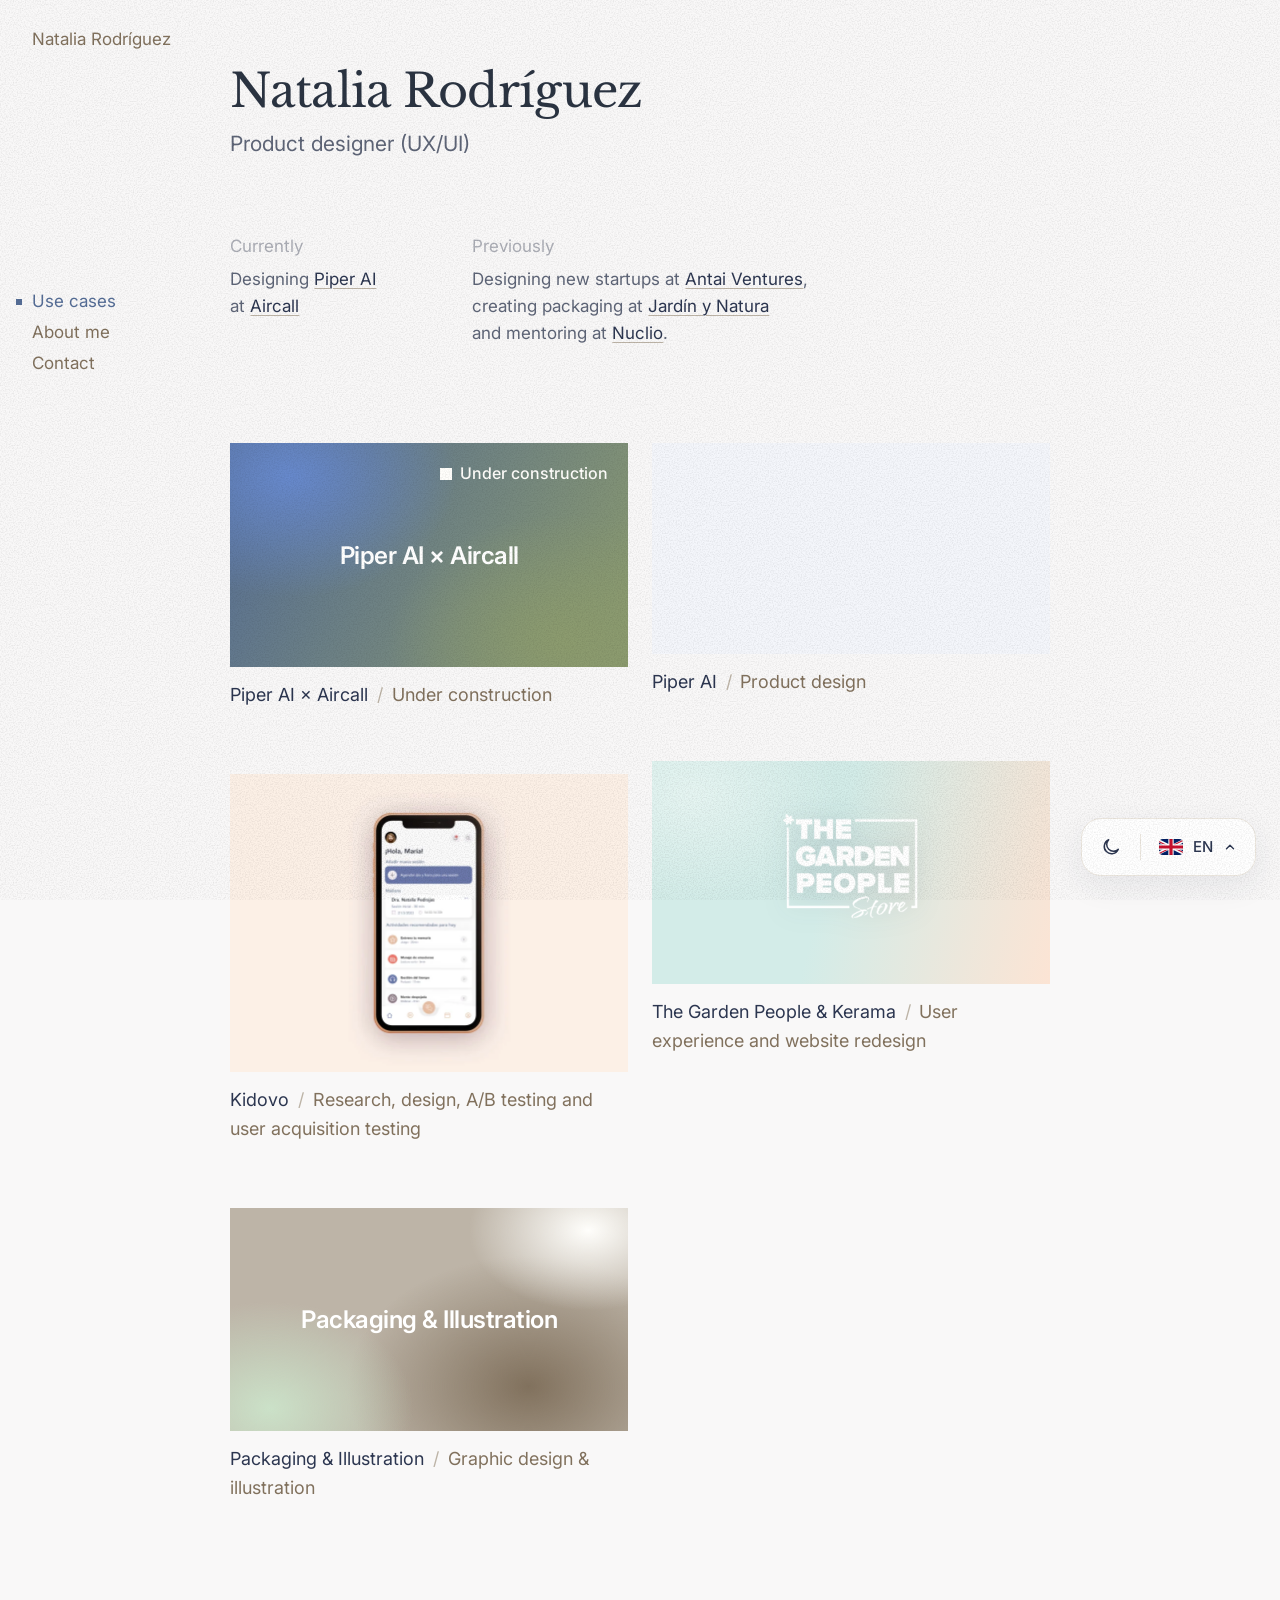
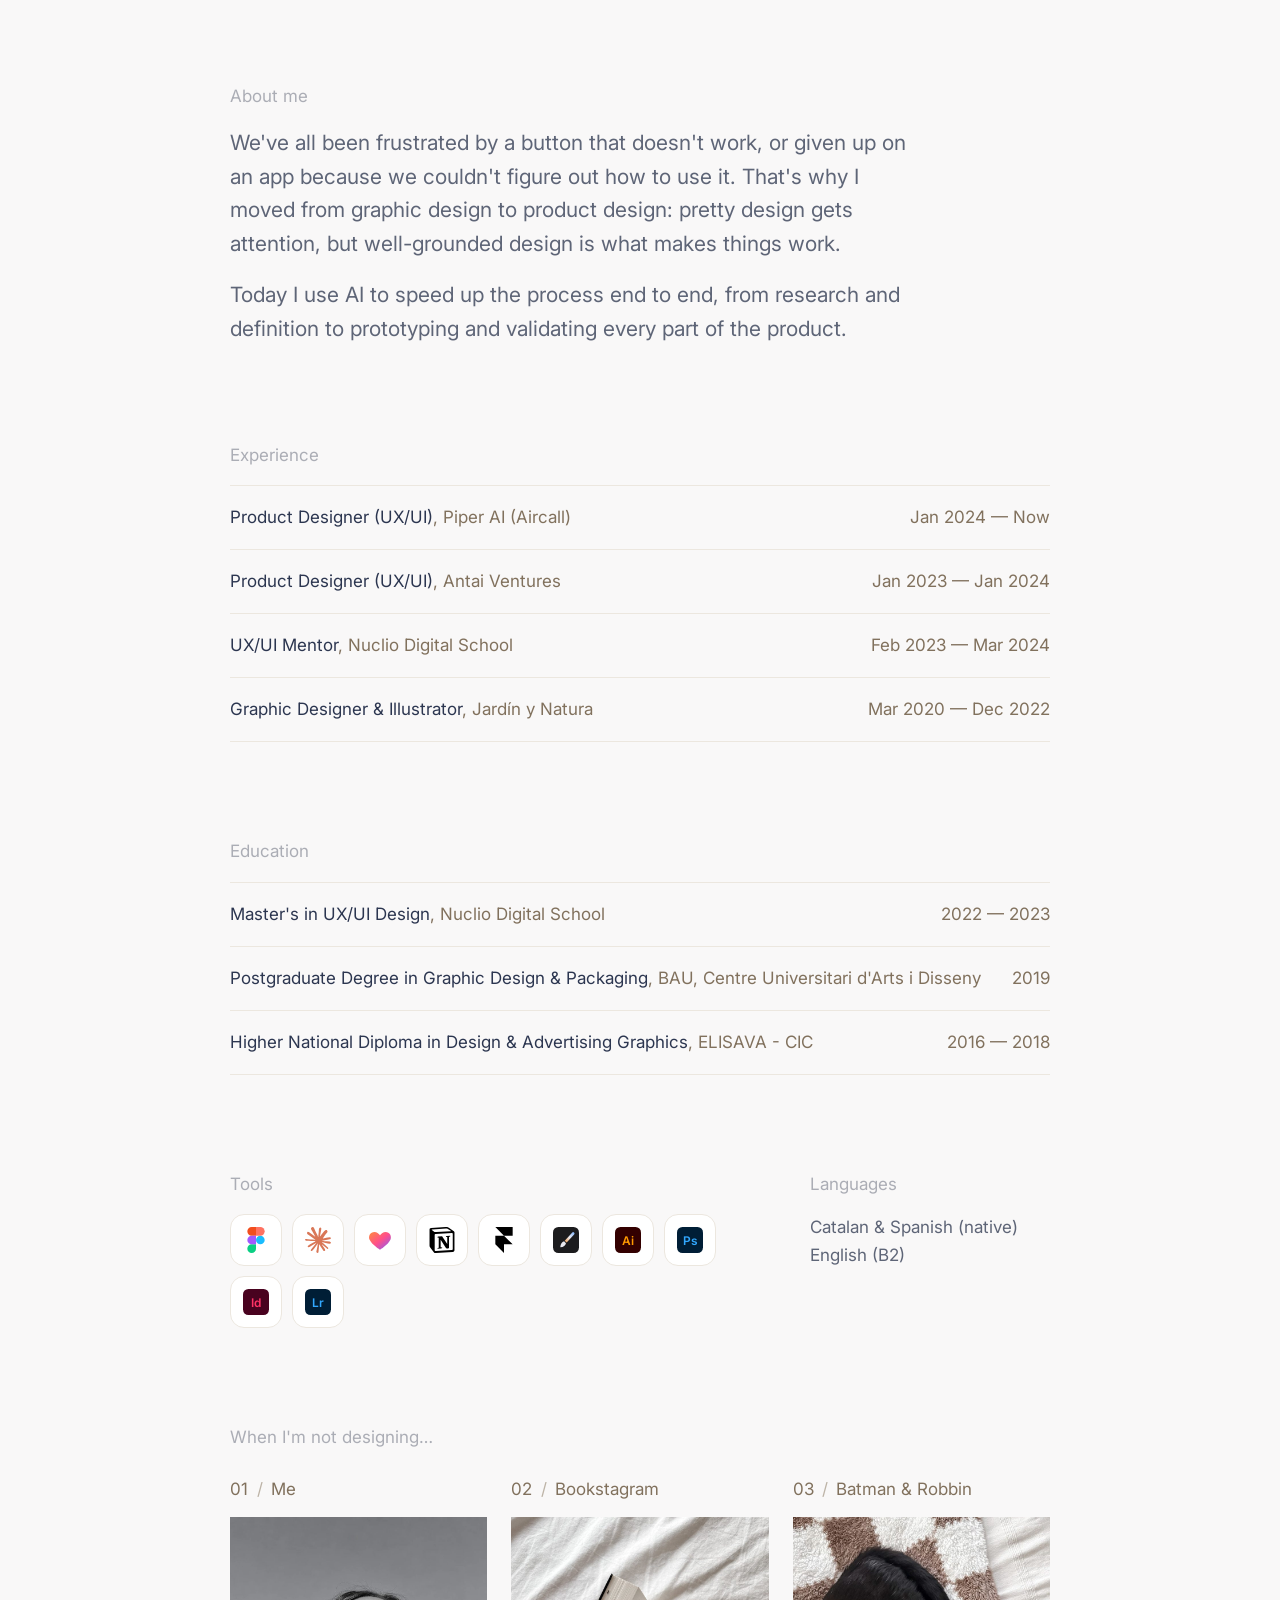
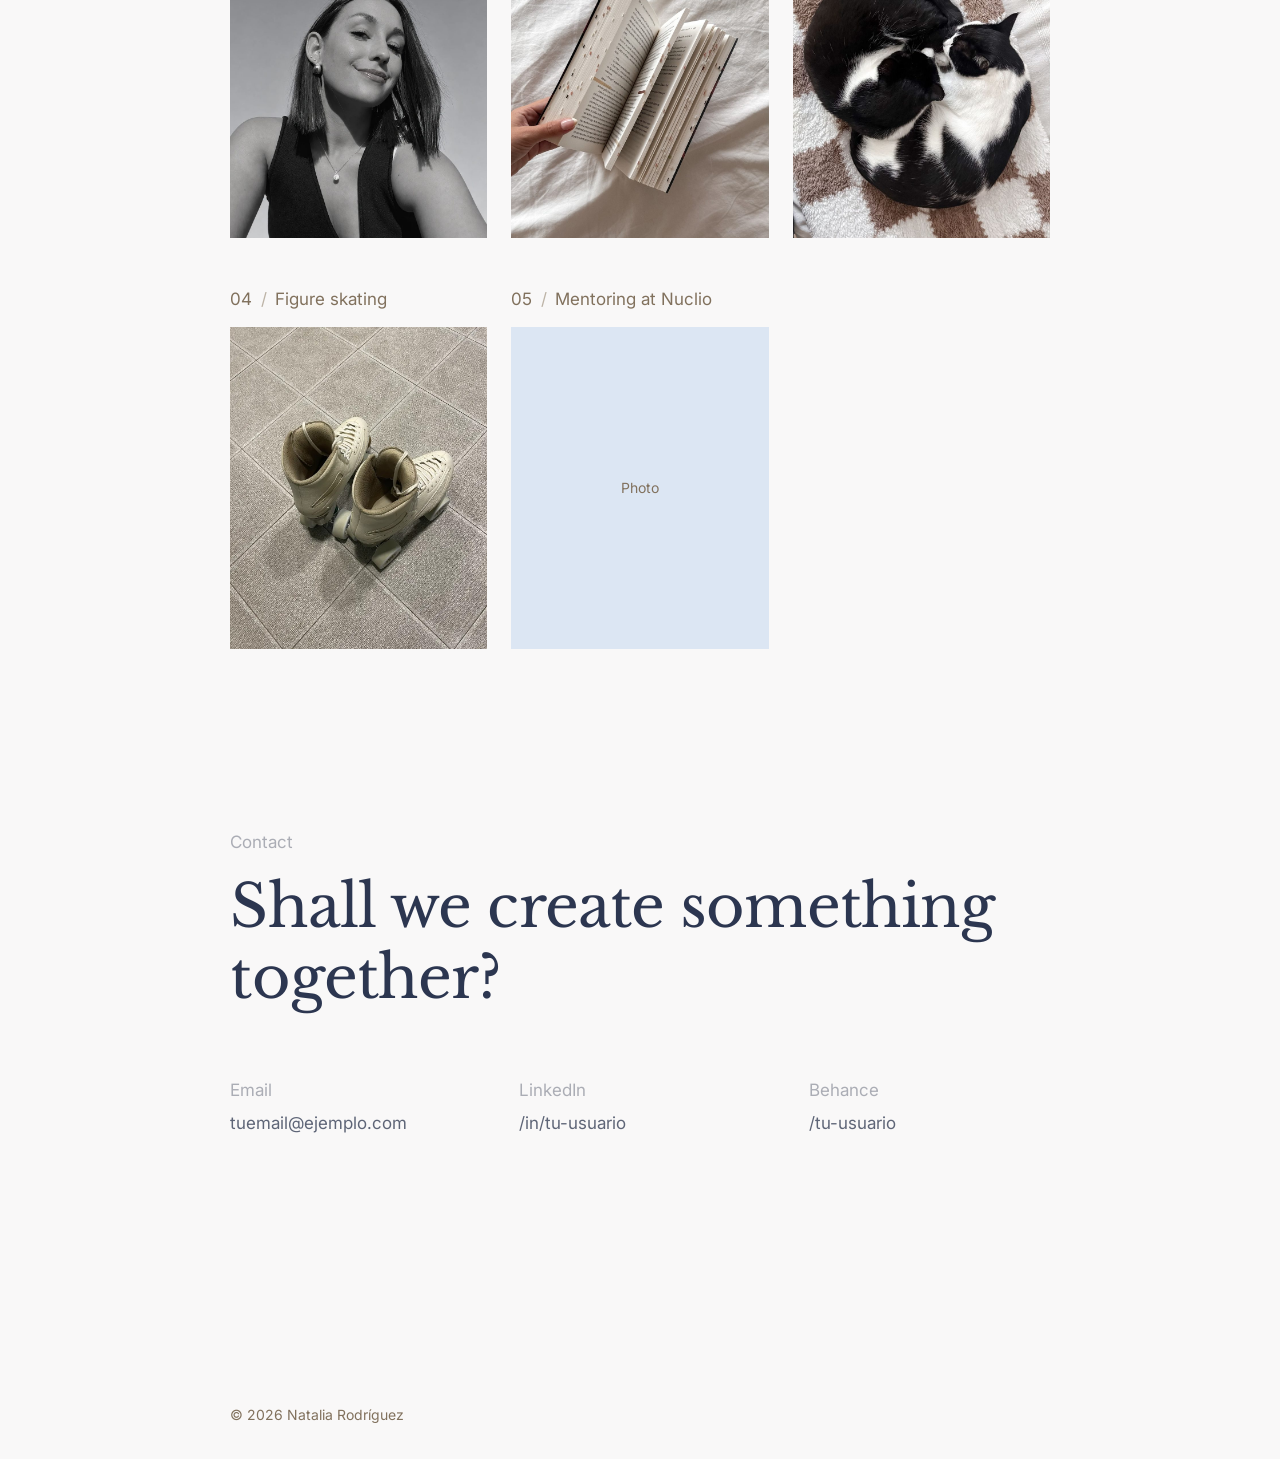
==== index.html @ 26bccefe "Portada de The Garden People: verde agua y melocotón Co-Authored-By: Claude Opus 5.5 <noreply@anthro" ====
<!doctype html>
<html lang="es">
<head>
  <meta charset="utf-8">
  <meta name="viewport" content="width=device-width, initial-scale=1">
  <!-- CAMBIA ESTO: el título que sale en la pestaña del navegador y en Google -->
  <title>Natalia Rodríguez — Product Designer</title>
  <meta name="description" content="Portfolio de Natalia Rodríguez, Product Designer (UX/UI)." data-i18n-content="meta.desc">

  <!-- Tipografías de Google Fonts -->
  <link rel="preconnect" href="https://fonts.googleapis.com">
  <link rel="preconnect" href="https://fonts.gstatic.com" crossorigin>
  <link href="https://fonts.googleapis.com/css2?family=Inter:wght@400;500;600&family=Libre+Baskerville:ital@0;1&display=swap" rel="stylesheet">

  <link rel="stylesheet" href="styles.css">
  <!-- Recuerda si la visitante eligió modo oscuro -->
  <script>try{var t=localStorage.getItem("tema");if(t==="oscuro"||(!t&&matchMedia("(prefers-color-scheme: dark)").matches))document.documentElement.dataset.theme="dark"}catch(e){}</script>
</head>
<body>
  <!--
    IDIOMAS: los textos de esta página están en español.
    Las traducciones al catalán y al inglés están en el archivo textos.js.
    Cada texto traducible tiene una "etiqueta", por ejemplo data-i18n="hero.ahora".
    Si cambias un texto aquí, cambia también su traducción en textos.js (busca la misma etiqueta).
  -->

  <!-- Textura de grano y cursor personalizado (no hace falta tocarlos) -->
  <div class="grain" aria-hidden="true"></div>
  <div class="cursor" aria-hidden="true"><span class="cursor__shape"></span><span class="cursor__label"></span></div>

  <!-- ===== MENÚ LATERAL ===== -->
  <aside class="sidebar">
    <a href="#use-cases" class="sidebar__name">Natalia Rodríguez</a>
    <nav class="sidebar__nav">
      <a href="#use-cases" class="is-active" data-i18n="nav.usecases">Casos de uso</a>
      <a href="#about-me" data-i18n="nav.about">Sobre mí</a>
      <a href="#contacto" data-i18n="nav.contacto">Contacto</a>
    </nav>
  </aside>

  <main class="content">

    <!-- ===================== USE CASES ===================== -->
    <section id="use-cases" class="intro" data-section>

      <!-- CAMBIA ESTO: tu frase principal -->
      <h1 class="hero reveal">Natalia Rodríguez</h1>
      <p class="hero__role reveal">Product designer (UX/UI)</p>

      <!-- CAMBIA ESTO: dónde estás ahora y dónde has estado -->
      <div class="meta reveal">
        <div>
          <p class="meta__label" data-i18n="hero.ahora.label">Actualmente</p>
          <p class="meta__value" data-i18n="hero.ahora">Diseñando <a class="inline-link" href="https://www.piperai.com/es" target="_blank" rel="noopener">Piper AI</a> <br>desde <a class="inline-link" href="https://aircall.io/es/" target="_blank" rel="noopener">Aircall</a></p>
        </div>
        <div>
          <p class="meta__label" data-i18n="hero.antes.label">Antes</p>
          <p class="meta__value" data-i18n="hero.antes">Diseñando nuevas startups en <a class="inline-link" href="https://antaiventures.com/" target="_blank" rel="noopener">Antai Ventures</a>, <br>creando packagings en <a class="inline-link" href="https://jardinynatura.com/" target="_blank" rel="noopener">Jardín y Natura</a> <br>y mentorizando en <a class="inline-link" href="https://nuclio.school/" target="_blank" rel="noopener">Nuclio</a>.</p>
        </div>
      </div>

      <!--
        PROYECTOS: hay dos columnas (izquierda y derecha) para conseguir el efecto mosaico.
        Cada <a class="card"> ... </a> es un proyecto.

        - data-tooltip="..." es la etiqueta de color que sale al pasar el ratón.
        - style="--o:1" es el orden en el móvil (donde se ve una sola columna).
        - Para poner una imagen en lugar del degradado: guarda la imagen en la carpeta
          "images" y pon dentro del <div class="cover ...">:
              <img src="images/proyecto-1.jpg" alt="Descripción de la imagen">
      -->
      <div class="work">
        <div class="work__col">

          <!-- Proyecto en construcción: no es un enlace (div en vez de a) -->
          <div class="card reveal" style="--o:1">
            <div class="cover cover--blueolive" style="aspect-ratio: 16 / 9" data-tooltip="En construcción" data-i18n-tooltip="p1.tipo">
              <span class="cover__badge cover__badge--light"><i></i><span data-i18n="p1.tipo">En construcción</span></span>
              <span class="cover__title">Piper AI × Aircall</span>
            </div>
            <p class="card__caption">Piper AI × Aircall <span class="slash">/</span> <span class="muted" data-i18n="p1.tipo">En construcción</span></p>
          </div>

          <a class="card reveal" href="kidovo.html" style="--o:3">
            <div class="cover cover--img" style="aspect-ratio: 4 / 3; --bg:#FCF0E6" data-tooltip="Ver caso de estudio" data-i18n-tooltip="card.ver">
              <img class="cover__contain" src="images/kidovo/test-ab-1.webp" alt="" loading="lazy">
            </div>
            <p class="card__caption">Kidovo <span class="slash">/</span> <span class="muted" data-i18n="p3.tipo">Research, diseño, prueba A/B y prueba de adquisición de usuarios</span></p>
          </a>

          <a class="card reveal" href="brushstrokes.html" style="--o:5">
            <div class="cover cover--earth" style="aspect-ratio: 16 / 9" data-tooltip="Ver caso de estudio" data-i18n-tooltip="card.ver">
              <span class="cover__title" data-i18n="p5.titulo">Packaging e Ilustración</span>
            </div>
            <p class="card__caption"><span data-i18n="p5.titulo">Packaging e Ilustración</span> <span class="slash">/</span> <span class="muted" data-i18n="p5.tipo">Diseño gráfico e ilustración</span></p>
          </a>

        </div>
        <div class="work__col">

          <a class="card reveal" href="piper.html" style="--o:2">
            <div class="cover cover--img" style="aspect-ratio: 1292 / 684; --bg:#F4F6FB" data-tooltip="Ver caso de estudio" data-i18n-tooltip="card.ver">
              <video src="images/piper/onboarding.mp4" muted loop autoplay playsinline preload="metadata"></video>
            </div>
            <p class="card__caption">Piper AI <span class="slash">/</span> <span class="muted" data-i18n="p2.tipo">Diseño de producto</span></p>
          </a>

          <a class="card reveal" href="the-garden-people.html" style="--o:4">
            <div class="cover cover--tgp cover--logo" style="aspect-ratio: 16 / 9" data-tooltip="Ver caso de estudio" data-i18n-tooltip="card.ver">
              <img src="images/covers/the-garden-people-logo.png" alt="The Garden People" loading="lazy">
            </div>
            <p class="card__caption"><span data-i18n="p4.titulo">The Garden People y Kerama</span> <span class="slash">/</span> <span class="muted" data-i18n="p4.tipo">Experiencia de usuario y rediseño web</span></p>
          </a>

        </div>
      </div>
    </section>

    <!-- ===================== ABOUT ME ===================== -->
    <section id="about-me" class="section" data-section>
      <p class="section__label reveal" data-i18n="nav.about">Sobre mí</p>

      <!-- CAMBIA ESTO: tu descripción. Cada <p> es un párrafo -->
      <div class="bio reveal">
        <p data-i18n="bio.1">Todos nos hemos frustrado con un botón que no funciona o hemos abandonado una app porque no entendíamos cómo usarla. Por eso di el paso del diseño gráfico al diseño de producto: diseñar bonito llama la atención, pero diseñar con fundamento es lo que hace que algo funcione.</p>
        <p data-i18n="bio.2">Hoy uso la IA para acelerar el proceso de principio a fin: desde la investigación y la definición hasta el prototipado y la validación de cada parte del producto.</p>
      </div>

      <!-- EXPERIENCIA: copia un <li class="row"> ... </li> entero para añadir una fila -->
      <h3 class="sub-label reveal" data-i18n="exp.label">Experiencia</h3>
      <ul class="rows reveal">
        <li class="row">
          <span class="row__main"><span class="row__title">Product Designer (UX/UI)</span><span class="row__comma">,</span> <span class="row__sub">Piper AI (Aircall)</span></span>
          <span class="row__date" data-i18n="exp.1.fecha">Ene. 2024 — Hoy</span>
        </li>
        <li class="row">
          <span class="row__main"><span class="row__title">Product Designer (UX/UI)</span><span class="row__comma">,</span> <span class="row__sub">Antai Ventures</span></span>
          <span class="row__date" data-i18n="exp.2.fecha">Ene. 2023 — Ene. 2024</span>
        </li>
        <li class="row">
          <span class="row__main"><span class="row__title" data-i18n="exp.3.rol">Mentora UX/UI</span><span class="row__comma">,</span> <span class="row__sub">Nuclio Digital School</span></span>
          <span class="row__date" data-i18n="exp.3.fecha">Feb. 2023 — Mar. 2024</span>
        </li>
        <li class="row">
          <span class="row__main"><span class="row__title" data-i18n="exp.4.rol">Diseñadora gráfica e ilustradora</span><span class="row__comma">,</span> <span class="row__sub">Jardín y Natura</span></span>
          <span class="row__date" data-i18n="exp.4.fecha">Mar. 2020 — Dic. 2022</span>
        </li>
      </ul>

      <!-- FORMACIÓN -->
      <h3 class="sub-label reveal" data-i18n="edu.label">Formación</h3>
      <ul class="rows reveal">
        <li class="row">
          <span class="row__main"><span class="row__title" data-i18n="edu.1.titulo">Máster en UX/UI Design</span><span class="row__comma">,</span> <span class="row__sub">Nuclio Digital School</span></span>
          <span class="row__date">2022 — 2023</span>
        </li>
        <li class="row">
          <span class="row__main"><span class="row__title" data-i18n="edu.2.titulo">Posgrado en Diseño Gráfico y Packaging</span><span class="row__comma">,</span> <span class="row__sub">BAU, Centre Universitari d'Arts i Disseny</span></span>
          <span class="row__date">2019</span>
        </li>
        <li class="row">
          <span class="row__main"><span class="row__title" data-i18n="edu.3.titulo">Grado Superior en Diseño y Gráfica Publicitaria</span><span class="row__comma">,</span> <span class="row__sub">ELISAVA - CIC</span></span>
          <span class="row__date">2016 — 2018</span>
        </li>
      </ul>

      <!-- HERRAMIENTAS (con iconos) E IDIOMAS -->
      <div class="extras reveal">
        <div>
          <h3 class="sub-label" data-i18n="extra.herramientas">Herramientas</h3>
          <ul class="tools">
          <li class="tool" role="img" aria-label="Figma" data-tooltip="Figma"><svg viewBox="0 0 38 57"><path d="M19 28.5a9.5 9.5 0 1 1 19 0 9.5 9.5 0 0 1-19 0z" fill="#1ABCFE"/><path d="M0 47.5A9.5 9.5 0 0 1 9.5 38H19v9.5a9.5 9.5 0 1 1-19 0z" fill="#0ACF83"/><path d="M19 0v19h9.5a9.5 9.5 0 1 0 0-19H19z" fill="#FF7262"/><path d="M0 9.5A9.5 9.5 0 0 0 9.5 19H19V0H9.5A9.5 9.5 0 0 0 0 9.5z" fill="#F24E1E"/><path d="M0 28.5A9.5 9.5 0 0 0 9.5 38H19V19H9.5A9.5 9.5 0 0 0 0 28.5z" fill="#A259FF"/></svg></li>
          <li class="tool" role="img" aria-label="Claude" data-tooltip="Claude"><svg viewBox="0 0 24 24"><path d="m4.7144 15.9555 4.7174-2.6471.079-.2307-.079-.1275h-.2307l-.7893-.0486-2.6956-.0729-2.3375-.0971-2.2646-.1214-.5707-.1215-.5343-.7042.0546-.3522.4797-.3218.686.0608 1.5179.1032 2.2767.1578 1.6514.0972 2.4468.255h.3886l.0546-.1579-.1336-.0971-.1032-.0972L6.973 9.8356l-2.55-1.6879-1.3356-.9714-.7225-.4918-.3643-.4614-.1578-1.0078.6557-.7225.8803.0607.2246.0607.8925.686 1.9064 1.4754 2.4893 1.8336.3643.3035.1457-.1032.0182-.0728-.164-.2733-1.3539-2.4467-1.445-2.4893-.6435-1.032-.17-.6194c-.0607-.255-.1032-.4674-.1032-.7285L6.287.1335 6.6997 0l.9957.1336.419.3642.6192 1.4147 1.0018 2.2282 1.5543 3.0296.4553.8985.2429.8318.091.255h.1579v-.1457l.1275-1.706.2368-2.0947.2307-2.6957.0789-.7589.3764-.9107.7468-.4918.5828.2793.4797.686-.0668.4433-.2853 1.8517-.5586 2.9021-.3643 1.9429h.2125l.2429-.2429.9835-1.3053 1.6514-2.0643.7286-.8196.85-.9046.5464-.4311h1.0321l.759 1.1293-.34 1.1657-1.0625 1.3478-.8804 1.1414-1.2628 1.7-.7893 1.36.0729.1093.1882-.0183 2.8535-.607 1.5421-.2794 1.8396-.3157.8318.3886.091.3946-.3278.8075-1.967.4857-2.3072.4614-3.4364.8136-.0425.0304.0486.0607 1.5482.1457.6618.0364h1.621l3.0175.2247.7892.522.4736.6376-.079.4857-1.2142.6193-1.6393-.3886-3.825-.9107-1.3113-.3279h-.1822v.1093l1.0929 1.0686 2.0035 1.8092 2.5075 2.3314.1275.5768-.3218.4554-.34-.0486-2.2039-1.6575-.85-.7468-1.9246-1.621h-.1275v.17l.4432.6496 2.3436 3.5214.1214 1.0807-.17.3521-.6071.2125-.6679-.1214-1.3721-1.9246L14.38 17.959l-1.1414-1.9428-.1397.079-.674 7.2552-.3156.3703-.7286.2793-.6071-.4614-.3218-.7468.3218-1.4753.3886-1.9246.3157-1.53.2853-1.9004.17-.6314-.0121-.0425-.1397.0182-1.4328 1.9672-2.1796 2.9446-1.7243 1.8456-.4128.164-.7164-.3704.0667-.6618.4008-.5889 2.386-3.0357 1.4389-1.882.929-1.0868-.0062-.1579h-.0546l-6.3385 4.1164-1.1293.1457-.4857-.4554.0608-.7467.2307-.2429 1.9064-1.3114Z" fill="#D97757"/></svg></li>
          <li class="tool" role="img" aria-label="Lovable" data-tooltip="Lovable"><svg viewBox="0 0 24 24"><defs><linearGradient id="lovable-g" x1="0" y1="0" x2="1" y2="1"><stop offset="0" stop-color="#FF8A3D"/><stop offset=".5" stop-color="#FF4F8B"/><stop offset="1" stop-color="#7B5CFF"/></linearGradient></defs><path d="M12 21s-7.5-4.6-9.6-9.2C.9 8.5 3 4.5 6.9 4.5c2.2 0 3.7 1.2 5.1 3 1.4-1.8 2.9-3 5.1-3 3.9 0 6 4 4.5 7.3C19.5 16.4 12 21 12 21z" fill="url(#lovable-g)"/></svg></li>
          <li class="tool" role="img" aria-label="Notion" data-tooltip="Notion"><svg viewBox="0 0 24 24"><path d="M4.459 4.208c.746.606 1.026.56 2.428.466l13.215-.793c.28 0 .047-.28-.046-.326L17.86 1.968c-.42-.326-.981-.7-2.055-.607L3.01 2.295c-.466.046-.56.28-.374.466zm.793 3.08v13.904c0 .747.373 1.027 1.214.98l14.523-.84c.841-.046.935-.56.935-1.167V6.354c0-.606-.233-.933-.748-.887l-15.177.887c-.56.047-.747.327-.747.933zm14.337.745c.093.42 0 .84-.42.888l-.7.14v10.264c-.608.327-1.168.514-1.635.514-.748 0-.935-.234-1.495-.933l-4.577-7.186v6.952L12.21 19s0 .84-1.168.84l-3.222.186c-.093-.186 0-.653.327-.746l.84-.233V9.854L7.822 9.76c-.094-.42.14-1.026.793-1.073l3.456-.233 4.764 7.279v-6.44l-1.215-.139c-.093-.514.28-.887.747-.933zM1.936 1.035l13.31-.98c1.634-.14 2.055-.047 3.082.7l4.249 2.986c.7.513.934.653.934 1.213v16.378c0 1.026-.373 1.634-1.68 1.726l-15.458.934c-.98.047-1.448-.093-1.962-.747l-3.129-4.06c-.56-.747-.793-1.306-.793-1.96V2.667c0-.839.374-1.54 1.447-1.632z" fill="#000"/></svg></li>
          <li class="tool" role="img" aria-label="Framer" data-tooltip="Framer"><svg viewBox="0 0 24 24"><path d="M4 0h16v8h-8zM4 8h8l8 8H4zM4 16h8v8z" fill="#000"/></svg></li>
          <li class="tool" role="img" aria-label="Procreate" data-tooltip="Procreate"><svg viewBox="0 0 24 24"><defs><linearGradient id="procreate-g" x1="0" y1="1" x2="1" y2="0"><stop offset="0" stop-color="#F6A04D"/><stop offset=".5" stop-color="#E9E9EF"/><stop offset="1" stop-color="#7FB6FF"/></linearGradient></defs><rect width="24" height="24" rx="5" fill="#1C1C1E"/><path d="M17.6 5.2a1.3 1.3 0 0 1 1.9 1.8l-6.9 7.3-1.8-1.7z" fill="url(#procreate-g)"/><path d="M10.2 13.2l1.8 1.7c-.5 2-2.1 3.6-5.3 3.8.2-3 1.6-5.1 3.5-5.5z" fill="#E9E9EF"/></svg></li>
          <li class="tool" role="img" aria-label="Illustrator" data-tooltip="Illustrator"><svg viewBox="0 0 24 24"><rect width="24" height="24" rx="5" fill="#330000"/><text x="12" y="16.2" text-anchor="middle" font-family="Inter, sans-serif" font-weight="600" font-size="11" fill="#FF9A00">Ai</text></svg></li>
          <li class="tool" role="img" aria-label="Photoshop" data-tooltip="Photoshop"><svg viewBox="0 0 24 24"><rect width="24" height="24" rx="5" fill="#001E36"/><text x="12" y="16.2" text-anchor="middle" font-family="Inter, sans-serif" font-weight="600" font-size="11" fill="#31A8FF">Ps</text></svg></li>
          <li class="tool" role="img" aria-label="InDesign" data-tooltip="InDesign"><svg viewBox="0 0 24 24"><rect width="24" height="24" rx="5" fill="#49021F"/><text x="12" y="16.2" text-anchor="middle" font-family="Inter, sans-serif" font-weight="600" font-size="11" fill="#FF3366">Id</text></svg></li>
          <li class="tool" role="img" aria-label="Lightroom" data-tooltip="Lightroom"><svg viewBox="0 0 24 24"><rect width="24" height="24" rx="5" fill="#001E36"/><text x="12" y="16.2" text-anchor="middle" font-family="Inter, sans-serif" font-weight="600" font-size="11" fill="#31A8FF">Lr</text></svg></li>
          </ul>
        </div>
        <div>
          <h3 class="sub-label" data-i18n="extra.idiomas">Idiomas</h3>
          <p class="meta__value" data-i18n="extra.idiomas.valor">Catalán y castellano (nativos)<br>Inglés (B2)</p>
        </div>
      </div>

      <!-- ===================== FOTOS ===================== -->
      <div class="about">
        <h3 class="sub-label reveal" data-i18n="about.titulo">Cuando no estoy diseñando…</h3>

        <!--
          FOTOS: el texto de data-tooltip="..." es lo que sale al pasar el ratón.
          En el móvil (donde no hay ratón) ese mismo texto se muestra debajo de la foto (<p class="about__note">).
          Si cambias uno, cambia también el otro.
          --- cuando tengas cada foto, súbela a la carpeta "images" con el nombre indicado
          y cambia el <div class="photo" ...>...</div> por la línea <img ...> del comentario.
        -->
        <div class="gallery">

          <figure class="reveal">
            <figcaption>01 <span class="slash">/</span> Me</figcaption>
            <img class="photo" src="images/yo.jpg" width="900" height="1125" loading="lazy" alt="Foto de Natalia" data-i18n-alt="about.1.alt" data-tooltip="Encantada, soy Nat :)" data-i18n-tooltip="about.1.nota">
            <p class="about__note" data-i18n="about.1.nota">Encantada, soy Nat :)</p>
          </figure>

          <figure class="reveal">
            <figcaption>02 <span class="slash">/</span> Bookstagram</figcaption>
            <a class="photo-link" href="https://www.instagram.com/natbookish/" target="_blank" rel="noopener" data-tooltip="Leo mucho y publico reseñas en @natbookish ↗" data-i18n-tooltip="about.2.nota">
              <img class="photo" src="images/bookstagram.jpg" width="900" height="1125" loading="lazy" alt="Un libro abierto lleno de marcapáginas" data-i18n-alt="about.2.alt">
            </a>
            <p class="about__note" data-i18n="about.2.nota">Leo mucho y publico reseñas en @natbookish ↗</p>
          </figure>

          <figure class="reveal">
            <figcaption>03 <span class="slash">/</span> Batman &amp; Robbin</figcaption>
            <img class="photo" src="images/batman-robbin.jpg" width="900" height="1125" loading="lazy" alt="Mis gatos Batman y Robbin durmiendo enroscados" data-i18n-alt="about.3.alt" data-tooltip="Mis hijos gatunos." data-i18n-tooltip="about.3.nota">
            <p class="about__note" data-i18n="about.3.nota">Mis hijos gatunos.</p>
          </figure>

          <figure class="reveal">
            <figcaption>04 <span class="slash">/</span> <span data-i18n="about.4">Patinaje artístico</span></figcaption>
            <img class="photo" src="images/patines.jpg" width="900" height="1125" loading="lazy" alt="Mis patines de patinaje artístico" data-i18n-alt="about.4.alt" data-tooltip="En 2025 colgué los patines, pero mi hobby era el patinaje artístico." data-i18n-tooltip="about.4.nota">
            <p class="about__note" data-i18n="about.4.nota">En 2025 colgué los patines, pero mi hobby era el patinaje artístico.</p>
          </figure>

          <figure class="reveal">
            <figcaption>05 <span class="slash">/</span> <span data-i18n="about.5">Mentorías en Nuclio</span></figcaption>
            <!-- PENDIENTE: cuando tengas la foto, súbela como images/nuclio.jpg y cambia el <div class="photo" ...>...</div> por:
                 <img class="photo" src="images/nuclio.jpg" width="900" height="1125" loading="lazy" alt="Presentaciones de mis alumnos en Nuclio" data-tooltip="Acompañando a mis alumnos en la presentación de sus proyectos." data-i18n-tooltip="about.5.nota"> -->
            <div class="photo" style="aspect-ratio: 4 / 5; --c:#DCE6F3" data-tooltip="Acompañando a mis alumnos en la presentación de sus proyectos." data-i18n-tooltip="about.5.nota"><span data-i18n="about.foto">Foto</span></div>
            <p class="about__note" data-i18n="about.5.nota">Acompañando a mis alumnos en la presentación de sus proyectos.</p>
          </figure>

        </div>
      </div>
    </section>

    <!-- ===================== CONTACTO ===================== -->
    <section id="contacto" class="section contact" data-section>
      <p class="section__label reveal" data-i18n="contact.label">Contacto</p>
      <h2 class="contact__title reveal" data-i18n="contact.titulo">¿Creamos algo juntos?</h2>

      <!-- CAMBIA ESTO: tus datos. Pon tu enlace entre las comillas de href="..." -->
      <div class="meta meta--3 reveal">
        <div>
          <p class="meta__label">Email</p>
          <a class="link" href="mailto:tuemail@ejemplo.com">tuemail@ejemplo.com</a>
        </div>
        <div>
          <p class="meta__label">LinkedIn</p>
          <a class="link" href="https://www.linkedin.com/" target="_blank" rel="noopener">/in/tu-usuario</a>
        </div>
        <div>
          <p class="meta__label">Behance</p>
          <a class="link" href="https://www.behance.net/" target="_blank" rel="noopener">/tu-usuario</a>
        </div>
      </div>

      <footer class="footer">© 2026 Natalia Rodríguez</footer>
    </section>

  </main>

  <!-- La barra de abajo (modo oscuro + idioma) la crea script.js automáticamente -->
  <script src="textos.js"></script>
  <script src="script.js"></script>
</body>
</html>
---- styles.css ----
/* =========================================================
   COLORES Y TIPOGRAFÍAS
   Cambia estos valores y se actualiza toda la web.
   ========================================================= */
/* Tu paleta:
   Neutral #FFFEFB · Earth #81715D · Caramel #BDB4A7 · Olive #8C9B6E
   Mint #CBE1C8 · Sky #C1D4ED · Ocean #6789CC · Blueberry #556D96 */
:root {
  --fondo: #F9F8F8;        /* color de fondo (con el grano queda #F4F3F3) */
  --texto: #2C3650;        /* Blueberry muy oscuro: texto principal */
  --texto-2: #5E6577;      /* texto secundario */
  --gris: #81715D;         /* Earth: menú, etiquetas, años */
  --gris-claro: #BDB4A7;   /* Caramel: barras "/" */
  --linea: #ECE7DF;        /* Caramel muy claro: líneas separadoras */
  --panel: #FFFFFF;        /* fondo de la barra de abajo */
  --panel-hover: #F4F1EB;  /* botón de la barra al pasar el ratón */
  --acento: #556D96;       /* Blueberry: menú activo y enlaces */
  --cursor: #8C9B6E;       /* Olive: cursor y etiqueta al pasar por imágenes */
  --cursor-texto: #FFFEFB; /* Neutral: color del texto dentro de la etiqueta */
  --hover: #8C9B6E;        /* Olive: color de los enlaces al pasar el ratón */
  --etiqueta: #ABADB5;     /* títulos de los apartados (Actualmente, Sobre mí…) */
  --titular: #2B3442;      /* tu nombre grande de la portada */

  --serif: "Libre Baskerville", Georgia, serif;
  --sans: "Inter", system-ui, -apple-system, sans-serif;

  --lateral: clamp(200px, 18vw, 340px);  /* ancho del menú lateral */
}

/* Modo oscuro */
:root[data-theme="dark"] {
  --fondo: #1A1D24;
  --texto: #FFFEFB;
  --texto-2: #CFC9BF;
  --gris: #BDB4A7;
  --gris-claro: #5C5649;
  --linea: #2C3039;
  --panel: #22262F;
  --panel-hover: #2E333E;
  --acento: #6789CC;       /* Ocean: se ve mejor sobre fondo oscuro */
  --etiqueta: #7E818B;
  --titular: #FFFEFB;
}

/* ===== Básicos ===== */
* { box-sizing: border-box; margin: 0; padding: 0; }
html { scroll-behavior: smooth; }
body {
  background: var(--fondo);
  color: var(--texto);
  font-family: var(--sans);
  font-size: 17px;
  line-height: 1.6;
  -webkit-font-smoothing: antialiased;
  transition: background-color .4s, color .4s;
}
a { color: inherit; text-decoration: none; }
/* Texto seleccionado: fondo verde claro (Mint al 40%) y letra en Olive */
::selection { background: rgba(203, 225, 200, .4); color: var(--hover); }
img { display: block; max-width: 100%; }
button { font: inherit; color: inherit; background: none; border: 0; }
.slash { color: var(--gris-claro); margin: 0 .2em; }
.muted { color: var(--gris); }

/* ===== Textura de grano ===== */
.grain {
  position: fixed;
  inset: 0;
  z-index: 900;
  pointer-events: none;
  opacity: .11;
  background-image: url("data:image/svg+xml,%3Csvg xmlns='http://www.w3.org/2000/svg' width='200' height='200'%3E%3Cfilter id='n'%3E%3CfeTurbulence type='fractalNoise' baseFrequency='.75' numOctaves='3' stitchTiles='stitch'/%3E%3CfeColorMatrix values='0 0 0 0 0 0 0 0 0 0 0 0 0 0 0 1.5 0 0 0 -0.6'/%3E%3C/filter%3E%3Crect width='100%25' height='100%25' filter='url(%23n)'/%3E%3C/svg%3E");
}
:root[data-theme="dark"] .grain { filter: invert(1); opacity: .12; }

/* ===== Menú lateral ===== */
.sidebar {
  position: fixed;
  top: 0;
  left: 0;
  bottom: 0;
  width: var(--lateral);
  padding: 26px 32px;
  z-index: 50;
}
.sidebar__name { color: var(--gris); transition: color .2s; display: inline-flex; align-items: center; gap: 8px; }
.sidebar__name:hover { color: var(--hover); }
.crumb { display: inline-block; white-space: nowrap; }
.crumb svg { display: inline-block; vertical-align: -2px; margin-right: 4px; }
.crumb b { font-weight: 400; color: var(--texto); }
.sidebar__nav {
  position: absolute;
  top: 32vh;
  left: 32px;
  display: flex;
  flex-direction: column;
  gap: 4px;
}
.sidebar__nav a {
  position: relative;
  color: var(--gris);
  transition: color .2s;
}
.sidebar__nav a:hover { color: var(--hover); }
.sidebar__nav a.is-active { color: var(--acento); }
.sidebar__nav a.is-active::before {
  content: "";
  position: absolute;
  left: -16px;
  top: 50%;
  width: 6px;
  height: 6px;
  background: var(--acento);
  transform: translateY(-50%);
}


/* ===== Contenido ===== */
.content {
  margin: 0 var(--lateral);
  max-width: 1320px;
}
@media (min-width: 1980px) {
  .content { margin: 0 auto; }
}

/* ===== Portada ===== */
.intro { padding-top: 64px; }
.hero {
  font-family: var(--serif);
  color: var(--titular);
  font-weight: 400;
  font-size: clamp(36px, 3.6vw, 56px);
  line-height: 1.15;
  letter-spacing: -0.015em;
}
.hero__role { margin-top: 10px; font-size: 21px; color: var(--texto-2); }
.meta {
  display: grid;
  grid-template-columns: repeat(2, minmax(0, max-content));
  gap: 24px 96px;
  margin-top: 72px;
}
.meta--3 { grid-template-columns: repeat(3, minmax(0, 1fr)); gap: 24px 48px; }
.meta__label { color: var(--etiqueta); margin-bottom: 6px; }
.meta__value { color: var(--texto-2); }

/* ===== Proyectos (mosaico de 2 columnas) ===== */
.work {
  display: grid;
  grid-template-columns: 1fr 1fr;
  gap: 24px;
  margin-top: 96px;
}
.work__col { display: flex; flex-direction: column; gap: 64px; }
.work__col:last-child { padding-top: 0; }
.card { display: block; }
.card__caption { margin-top: 14px; font-size: 18px; }

/* Portadas de proyecto (degradados de ejemplo hasta que pongas tus imágenes) */
.cover {
  position: relative;
  overflow: hidden;
  display: grid;
  place-items: center;
  color: #fff;
  background-color: #ddd;
  transition: transform .6s cubic-bezier(.2,.7,.2,1);
}
.card:hover .cover { transform: translateY(-4px); }
.cover img {
  position: absolute;
  inset: 0;
  width: 100%;
  height: 100%;
  object-fit: cover;
}
.cover__title {
  position: relative;
  font-size: clamp(18px, 1.9vw, 30px);
  font-weight: 600;
  letter-spacing: -0.02em;
  text-align: center;
  padding: 0 24px;
}
.cover--dark { color: #2C3650; }
.cover--earth {
  background:
    radial-gradient(60% 80% at 10% 90%, #CBE1C8 0%, transparent 60%),
    radial-gradient(50% 60% at 90% 10%, #FFFEFB 0%, transparent 60%),
    radial-gradient(70% 90% at 75% 80%, #81715D 0%, transparent 65%),
    #BDB4A7;
}
.cover--sky {
  background:
    radial-gradient(60% 70% at 20% 20%, #FFFEFB 0%, transparent 60%),
    radial-gradient(70% 80% at 85% 85%, #6789CC 0%, transparent 65%),
    #C1D4ED;
}
.cover--mint {
  background:
    radial-gradient(60% 70% at 80% 20%, #FFFEFB 0%, transparent 60%),
    radial-gradient(70% 80% at 15% 85%, #8C9B6E 0%, transparent 65%),
    #CBE1C8;
}
.cover--caramel {
  background:
    radial-gradient(60% 70% at 20% 20%, #FFFEFB 0%, transparent 60%),
    radial-gradient(70% 80% at 85% 85%, #BDB4A7 0%, transparent 65%),
    #E7E1D8;
}
/* Portadas con imagen del proyecto */
.cover--img { background: var(--bg, #EEE); }
.cover--img img { transition: transform .8s cubic-bezier(.2,.7,.2,1); }
.card:hover .cover--img img { transform: scale(1.03); }
.cover--phones { display: flex; justify-content: center; align-items: center; gap: 0; }
.cover--phones img { position: static; width: auto; height: 104%; object-fit: contain; margin: 0 -1px; }
.cover--dark-bg .cover__badge { color: #FFFEFB; background: rgba(6, 26, 43, .55); padding: 4px 10px; backdrop-filter: blur(6px); }
.cover--dark-bg .cover__badge i { background: #CBE1C8; }

.cover video { position: absolute; inset: 0; width: 100%; height: 100%; object-fit: cover; }
.cover--video .cover__badge { color: #2B3442; background: rgba(255, 254, 251, .8); padding: 4px 10px; backdrop-filter: blur(6px); }
.cover__hover { opacity: 0; transition: opacity .45s ease; background: var(--bg); object-fit: contain !important; }
.card:hover .cover__hover.is-playing { opacity: 1; }

/* The Garden People: verde agua + melocotón */
.cover--tgp {
  --tgp-mint: #D3ECE8;
  --tgp-peach: #FCE4D4;
  background:
    radial-gradient(60% 80% at 10% 15%, #E6F5F2 0%, transparent 60%),
    linear-gradient(105deg, var(--tgp-mint) 0%, var(--tgp-mint) 45%, var(--tgp-peach) 100%);
}
.cover--blueolive {
  background:
    radial-gradient(70% 90% at 15% 15%, #6789CC 0%, transparent 60%),
    radial-gradient(70% 90% at 85% 90%, #8C9B6E 0%, transparent 65%),
    linear-gradient(120deg, #556D96, #8C9B6E);
}
.cover .cover__badge--light { color: #FFFEFB; }
.cover .cover__badge--light i { background: #FFFEFB; }
.cover__contain { position: absolute; inset: 0; width: 100%; height: 100%; object-fit: contain !important; }
.cover--logo img { position: static; width: 34%; height: auto; filter: drop-shadow(0 2px 12px rgba(43, 52, 66, .18)); transition: transform .8s cubic-bezier(.2,.7,.2,1); }
.card:hover .cover--logo img { transform: scale(1.04); }

/* Etiqueta "En construcción" sobre una portada */
.cover__badge {
  position: absolute;
  top: 18px;
  right: 20px;
  display: inline-flex;
  align-items: center;
  gap: 8px;
  color: var(--acento);
  font-size: 16px;
  font-weight: 500;
}
.cover__badge i { width: 12px; height: 12px; background: var(--acento); }
.cover--ocean {
  background:
    radial-gradient(60% 70% at 15% 15%, #C1D4ED 0%, transparent 60%),
    radial-gradient(70% 80% at 85% 90%, #556D96 0%, transparent 65%),
    #6789CC;
}

/* ===== Secciones ===== */
.section { padding-top: 180px; }
.section__label { color: var(--etiqueta); margin-bottom: 16px; }
.section__title {
  font-family: var(--serif);
  font-weight: 400;
  font-size: clamp(28px, 2.8vw, 46px);
  line-height: 1.3;
  max-width: 24ch;
}

/* About me: descripción */
.bio { margin-top: 8px; max-width: 62ch; display: grid; gap: 18px; }
.bio p { font-size: 21px; line-height: 1.6; color: var(--texto-2); }

/* Experiencia y formación: filas "Puesto, Empresa ........ fechas" */
.sub-label { margin-top: 96px; color: var(--etiqueta); font-size: 17px; font-weight: 400; }
.rows { list-style: none; margin-top: 16px; max-width: 960px; }
.row {
  display: flex;
  justify-content: space-between;
  align-items: baseline;
  gap: 24px;
  padding: 18px 0;
  border-top: 1px solid var(--linea);
}
.row:last-child { border-bottom: 1px solid var(--linea); }
.row__title { color: var(--texto); }
.row__comma { color: var(--gris); }
.row__sub { color: var(--gris); }
.row__date { color: var(--gris); white-space: nowrap; text-align: right; }

/* Herramientas (iconos) e idiomas */
.extras {
  display: grid;
  grid-template-columns: 1fr 240px;
  gap: 48px;
  margin-top: 96px;
  max-width: 960px;
}
.extras .sub-label { margin: 0 0 16px; }
.tools { list-style: none; display: flex; flex-wrap: wrap; gap: 10px; }
.tool {
  width: 52px;
  height: 52px;
  display: grid;
  place-items: center;
  background: #FFFFFF;
  border: 1px solid var(--linea);
  border-radius: 14px;
  transition: transform .25s ease;
}
.tool:hover { transform: translateY(-3px); }
.tool svg { width: 26px; height: 26px; }

/* About me: galería de fotos en mosaico */
.about { margin-top: 96px; }
.about .sub-label { margin-top: 0; }
.gallery {
  display: grid;
  grid-template-columns: repeat(3, 1fr);
  gap: 48px 24px;
  align-items: start;
  margin-top: 24px;
}
.gallery figcaption { color: var(--gris); margin-bottom: 14px; }
.photo-link { display: block; }
.photo-link .photo { transition: transform .6s cubic-bezier(.2,.7,.2,1); }
.photo-link:hover .photo { transform: translateY(-4px); }
/* La frase debajo de cada foto solo se ve en el móvil; en ordenador sale al pasar el ratón */
@media (hover: hover) and (pointer: fine) { .about__note { display: none; } }
.about__note { margin-top: 12px; color: var(--texto-2); font-size: 15px; line-height: 1.5; }
.photo {
  width: 100%;
  object-fit: cover;
  background: var(--c, #ECE7DF);
  display: grid;
  place-items: center;
  color: #81715D;
  font-size: 14px;
}
img.photo { display: block; height: auto; }

/* Contacto */
.contact { min-height: 90vh; display: flex; flex-direction: column; }
.contact__title {
  font-family: var(--serif);
  font-weight: 400;
  font-size: clamp(38px, 4.6vw, 80px);
  line-height: 1.2;
  letter-spacing: -0.015em;
}
.contact .meta { margin-top: 64px; max-width: 900px; }
.link {
  color: var(--texto-2);
  background-image: linear-gradient(currentColor, currentColor);
  background-size: 0% 1px;
  background-position: 0 100%;
  background-repeat: no-repeat;
  transition: background-size .35s, color .2s;
  overflow-wrap: anywhere;
}
/* Enlaces dentro de un texto (nombres de empresa) */
.inline-link {
  color: var(--texto);
  white-space: nowrap;
  text-decoration: underline;
  text-decoration-color: var(--gris-claro);
  text-decoration-thickness: 1px;
  text-underline-offset: 3px;
  transition: color .2s, text-decoration-color .2s;
}
.inline-link:hover { color: var(--hover); text-decoration-color: var(--hover); }
.link:hover { color: var(--hover); background-size: 100% 1px; }
.footer {
  margin-top: auto;
  padding: 120px 0 32px;
  color: var(--gris);
  font-size: 14px;
}

/* ===== Caso de estudio ===== */
.case { padding-top: 120px; }
.case__cover { aspect-ratio: 16 / 9; }
.case__cover .cover__title { font-size: clamp(24px, 3.4vw, 54px); }
.case__body { max-width: 980px; margin: 0 auto; }
.case__title {
  font-family: var(--serif);
  font-weight: 400;
  font-size: clamp(30px, 3.4vw, 56px);
  line-height: 1.25;
  margin-top: 72px;
}
.case .meta { margin-top: 48px; }
.case__section { padding-top: 120px; }
.case__last { min-height: 80vh; }
.case__heading {
  font-family: var(--serif);
  font-weight: 400;
  font-size: clamp(26px, 2.4vw, 40px);
  line-height: 1.3;
}
.case__text { margin-top: 20px; color: var(--texto-2); max-width: 62ch; }
#resumen .case__text { margin-top: 56px; }
.case__body > .cover, .img-grid { margin-top: 40px; }
.img-grid { display: grid; grid-template-columns: 1fr 1fr; gap: 24px; }
.back-link { display: inline-block; margin-top: 64px; color: var(--gris); transition: color .2s; }
.back-link:hover { color: var(--hover); }

/* ===== Barra flotante de abajo: modo oscuro + idioma ===== */
.controls {
  position: fixed;
  right: 24px;
  bottom: 24px;
  z-index: 800;
  display: flex;
  align-items: center;
  gap: 2px;
  padding: 6px;
  background: var(--panel);
  border: 1px solid var(--linea);
  border-radius: 20px;
  box-shadow: 0 10px 30px rgba(44, 54, 80, .08);
  transition: background-color .4s, border-color .4s;
}
.controls__btn {
  height: 44px;
  min-width: 44px;
  padding: 0 12px;
  display: inline-flex;
  align-items: center;
  justify-content: center;
  gap: 10px;
  border-radius: 14px;
  color: var(--texto);
  cursor: pointer;
  transition: background-color .2s;
}
.controls__btn:hover,
.controls__btn[aria-expanded="true"] { background: var(--panel-hover); }
.controls__btn:focus-visible,
.lang__option:focus-visible { outline: 2px solid var(--acento); outline-offset: 2px; }
.controls__sep { width: 1px; height: 26px; background: var(--linea); margin: 0 4px; }
.icon-sun { display: none; }
:root[data-theme="dark"] .icon-sun { display: block; }
:root[data-theme="dark"] .icon-moon { display: none; }

.lang { position: relative; }
.lang__code { font-size: 15px; font-weight: 500; }
.lang__chev { transition: transform .2s; }
.lang__btn[aria-expanded="true"] .lang__chev { transform: rotate(180deg); }
.lang__menu {
  position: absolute;
  right: 0;
  bottom: calc(100% + 14px);
  min-width: 210px;
  list-style: none;
  padding: 6px;
  background: var(--panel);
  border: 1px solid var(--linea);
  border-radius: 18px;
  box-shadow: 0 14px 40px rgba(44, 54, 80, .12);
  opacity: 0;
  visibility: hidden;
  transform: translateY(6px);
  transition: opacity .18s, transform .18s, visibility .18s;
}
.lang.is-open .lang__menu { opacity: 1; visibility: visible; transform: none; }
.lang__option {
  width: 100%;
  display: flex;
  align-items: center;
  gap: 14px;
  padding: 11px 12px;
  border-radius: 12px;
  font-size: 16px;
  color: var(--texto);
  text-align: left;
  cursor: pointer;
  transition: background-color .2s;
}
.lang__option:hover { background: var(--panel-hover); }
.lang__check { margin-left: auto; opacity: 0; }
.lang__option[aria-current="true"] .lang__check { opacity: 1; }

/* Banderas */
.flag {
  flex: none;
  width: 24px;
  height: 16px;
  border-radius: 4px;
  background-size: cover;
  background-position: center;
  box-shadow: inset 0 0 0 1px rgba(0, 0, 0, .08);
}
.flag--es { background-image: url("data:image/svg+xml,%3Csvg xmlns='http://www.w3.org/2000/svg' viewBox='0 0 3 2'%3E%3Crect width='3' height='2' fill='%23AA151B'/%3E%3Crect y='.5' width='3' height='1' fill='%23F1BF00'/%3E%3C/svg%3E"); }
.flag--ca { background-image: url("data:image/svg+xml,%3Csvg xmlns='http://www.w3.org/2000/svg' viewBox='0 0 9 6'%3E%3Crect width='9' height='6' fill='%23FCDD09'/%3E%3Cpath d='M0 1h9M0 2.333h9M0 3.667h9M0 5h9' stroke='%23DA121A' stroke-width='.667'/%3E%3C/svg%3E"); }
.flag--en { background-image: url("data:image/svg+xml,%3Csvg xmlns='http://www.w3.org/2000/svg' viewBox='0 0 60 30'%3E%3CclipPath id='t'%3E%3Cpath d='M30,15h30v15zv15h-30zh-30v-15zv-15h30z'/%3E%3C/clipPath%3E%3Cpath d='M0,0v30h60v-30z' fill='%23012169'/%3E%3Cpath d='M0,0 60,30M60,0 0,30' stroke='%23fff' stroke-width='6'/%3E%3Cpath d='M0,0 60,30M60,0 0,30' clip-path='url(%23t)' stroke='%23C8102E' stroke-width='4'/%3E%3Cpath d='M30,0v30M0,15h60' stroke='%23fff' stroke-width='10'/%3E%3Cpath d='M30,0v30M0,15h60' stroke='%23C8102E' stroke-width='6'/%3E%3C/svg%3E"); }

/* =========================================================
   CASO DE ESTUDIO (Piper y los siguientes)
   ========================================================= */
.pcase { padding-top: 96px; }
.pc-narrow { max-width: 720px; margin-left: auto; margin-right: auto; }
.pc-wide { max-width: 1040px; margin: 56px auto 0; }
.pc-title {
  font-family: var(--serif);
  font-weight: 400;
  font-size: clamp(40px, 4vw, 64px);
  line-height: 1.1;
  color: var(--titular);
}
.pc-lead { margin-top: 24px; font-size: 20px; line-height: 1.6; color: var(--texto-2); }
.pc-split { display: grid; grid-template-columns: 200px minmax(0, 720px); gap: 64px; justify-content: center; margin-top: 72px; }
.pc-meta div { margin-bottom: 22px; }
.pc-meta dt { color: var(--etiqueta); font-size: 15px; }
.pc-meta dd { color: var(--texto-2); }
.pc-section { padding-top: 140px; }
.pc-gap { margin-top: 72px; }
.pc-media-block { margin-top: 96px; }
.pc-section--near { padding-top: 72px; }
.pc-note { font-size: 14px; color: var(--etiqueta); }
.pc-h2 {
  font-family: var(--serif);
  font-weight: 400;
  font-size: clamp(28px, 2.6vw, 40px);
  line-height: 1.25;
  color: var(--titular);
  margin-bottom: 8px;
}
.pc-h3 {
  font-family: var(--serif);
  font-weight: 400;
  font-size: 24px;
  line-height: 1.3;
  color: var(--titular);
  margin-top: 56px;
}
.pc-kicker { color: var(--etiqueta); margin-bottom: 8px; }
.pc-text { margin-top: 16px; color: var(--texto-2); line-height: 1.7; }
.pc-strong { color: var(--texto); font-size: 19px; }
.pc-block { margin-top: 96px; }

/* Lista numerada de tareas */
.pc-tasks {
  list-style: none;
  counter-reset: tarea;
  margin-top: 24px;
  display: grid;
  grid-template-columns: 1fr 1fr;
  gap: 0 32px;
}
.pc-tasks li {
  counter-increment: tarea;
  display: flex;
  gap: 14px;
  padding: 12px 0;
  border-top: 1px solid var(--linea);
  color: var(--texto-2);
}
.pc-tasks li::before { content: counter(tarea, decimal-leading-zero); color: var(--etiqueta); min-width: 22px; }

.pc-toolkit { margin-top: 24px; }

/* Lista de preguntas */
.pc-bullets { list-style: none; margin-top: 20px; display: grid; gap: 10px; }
.pc-bullets li { position: relative; padding-left: 22px; color: var(--texto-2); }
.pc-bullets li::before {
  content: "";
  position: absolute;
  left: 0;
  top: .7em;
  width: 6px;
  height: 6px;
  background: var(--hover);
}

/* Cita del problema */
.pc-quote {
  margin-top: 28px;
  padding-left: 24px;
  border-left: 2px solid var(--hover);
  font-family: var(--serif);
  font-size: 21px;
  line-height: 1.6;
  color: var(--texto);
}
.pc-quote p + p { margin-top: 16px; }

/* Cifras de mercado */
.pc-stats { display: grid; grid-template-columns: repeat(3, 1fr); gap: 24px; margin-top: 40px; }
.pc-stats div { padding-top: 18px; border-top: 1px solid var(--linea); display: flex; flex-direction: column; gap: 6px; }
.pc-stats strong { white-space: nowrap; font-family: var(--serif); font-weight: 400; font-size: clamp(26px, 2.5vw, 36px); line-height: 1.1; color: var(--titular); }
.pc-stats span { color: var(--texto-2); font-size: 15px; }

/* Rejillas de imágenes */
.pc-grid { display: grid; gap: 24px; align-items: start; }
.pc-grid--2 { grid-template-columns: 1fr 1fr; }
.pc-grid--3 { grid-template-columns: repeat(3, 1fr); }
.pc-tight { margin-top: 24px; }

.pc-stats--1 { grid-template-columns: 1fr; margin-top: 32px; }
.pc-stats--1 span { font-size: 17px; max-width: 46ch; }

.pc-stats + .pc-narrow { margin-top: 24px; }

/* Pasos numerados (Cómo lo haría hoy) */
.pc-steps { list-style: none; counter-reset: paso; margin-top: 24px; display: grid; gap: 20px; }
.pc-steps > li { counter-increment: paso; display: grid; grid-template-columns: 36px 1fr; color: var(--texto-2); line-height: 1.7; }
.pc-steps > li::before { content: counter(paso, decimal-leading-zero); color: var(--etiqueta); }
.pc-steps > li > * { grid-column: 2; }
.pc-steps .pc-bullets { margin-top: 14px; }

/* Brushstrokes: proyectos con filas de imágenes a la misma altura */
.bs-project + .bs-project { margin-top: 64px; }
.bs-project .pc-h3 { margin-top: 0; }
.bs-project .pc-text { margin-top: 6px; }
.bs-rows { display: grid; gap: 16px; margin-top: 24px; }
.bs-row { display: flex; gap: 16px; }
.bs-cell, .bs-stack { min-width: 0; }
.bs-stack { display: flex; flex-direction: column; gap: 16px; }
.bs-row img { display: block; width: 100%; height: auto; border-radius: 14px; background: #FFFFFF; }
@media (max-width: 800px) {
  .bs-row { gap: 8px; }
  .bs-stack { gap: 8px; }
  .bs-rows { gap: 8px; }
  .bs-row img { border-radius: 8px; }
}

/* Brushstrokes: rejilla de proyectos (antigua) */
.bs-grid { display: grid; grid-template-columns: 1fr 1fr; gap: 56px 24px; align-items: start; }
.bs-main {
  aspect-ratio: 4 / 3;
  background: #EFEAE2;
  border-radius: 14px;
  overflow: hidden;
  display: grid;
  place-items: center;
}
.bs-main img { width: 100%; height: 100%; object-fit: contain; transition: transform .8s cubic-bezier(.2,.7,.2,1); }
.bs-item:hover .bs-main img { transform: scale(1.03); }
.bs-thumbs { display: grid; grid-template-columns: repeat(var(--n), 1fr); gap: 8px; margin-top: 8px; }
.bs-thumbs img {
  width: 100%;
  height: auto;
  aspect-ratio: 1;
  object-fit: cover;
  border-radius: 8px;
  background: #EFEAE2;
}
.bs-item__title { margin-top: 16px; font-family: var(--serif); font-weight: 400; font-size: 22px; color: var(--titular); }
.bs-item__text { margin-top: 6px; color: var(--texto-2); font-size: 15px; }

/* Tarjetas blancas (branding) */
.pc-cards { display: grid; gap: 24px; margin-top: 24px; }
.pc-cards--2 { grid-template-columns: 1fr 1fr; }
.pc-card { background: #FFFFFF; border-radius: 20px; overflow: hidden; }
:root[data-theme="dark"] .pc-card { background: var(--panel); }

/* Huecos de imagen o vídeo: se rellenan solos al subir el archivo */
.media {
  position: relative;
  width: 100%;
  overflow: hidden;
  border-radius: 14px;
  border: 1px dashed var(--gris-claro);
  display: grid;
  place-items: center;
  text-align: center;
}
.pc-card .media { border-radius: 0; }
.pc-card .media:not(.is-loaded) { min-height: 120px; }
.media__hint { display: grid; gap: 4px; padding: 16px; font-size: 13px; color: var(--gris); }
.media__hint b { font-weight: 500; font-size: 15px; color: var(--texto-2); }
.media.is-loaded { border: 0; display: block; }
.media img, .media video { display: block; width: 100%; height: auto; }

/* Web y artículos de prensa */
.pc-link { display: grid; grid-template-columns: 280px 1fr; gap: 40px; align-items: center; margin-top: 24px; }
.pc-link + .pc-link { margin-top: 40px; }
.pc-link__title { font-size: 22px; color: var(--texto); }
.pc-link__quote { margin: 10px 0 18px; color: var(--texto-2); }
.pc-btn {
  display: inline-block;
  margin-top: 14px;
  padding: 7px 14px;
  background: #2B3442;
  color: #FFFEFB;
  font-size: 15px;
  transition: background-color .2s;
}
.pc-link__quote + .pc-btn { margin-top: 0; }
.pc-btn:hover { background: var(--hover); }
.pc-last { min-height: 80vh; }

@media (max-width: 800px) {
  .pcase { padding-top: 32px; }
  .case-nav { display: none; }
  .pc-split, .pc-cards--2, .pc-stats, .pc-link, .pc-tasks, .pc-grid--2, .pc-grid--3, .bs-grid { grid-template-columns: 1fr; }
  .pc-split { gap: 40px; margin-top: 48px; }
  .pc-section { padding-top: 96px; }
  .pc-lead { font-size: 18px; }
  .pc-quote { font-size: 18px; }
  .pc-link { gap: 20px; }
}

/* ===== Vista previa de las webs al pasar el ratón por un enlace ===== */
.preview {
  position: fixed;
  left: 0;
  top: 0;
  z-index: 950;
  width: 320px;
  aspect-ratio: 16 / 10;
  overflow: hidden;
  pointer-events: none;
  background: var(--panel);
  border: 1px solid var(--linea);
  box-shadow: 0 18px 40px rgba(43, 52, 66, .18);
  opacity: 0;
  transform: translateY(6px);
  transition: opacity .2s, transform .2s;
}
.preview.is-visible { opacity: 1; transform: none; }
.preview img { width: 100%; height: 100%; object-fit: cover; object-position: top; }
/* Mientras se carga la captura: recuadro con un brillo suave */
.preview.is-loading {
  background: linear-gradient(100deg, var(--panel) 30%, var(--panel-hover) 50%, var(--panel) 70%);
  background-size: 200% 100%;
  animation: brillo 1.2s linear infinite;
}
@keyframes brillo { to { background-position: -200% 0; } }

/* ===== Cursor personalizado ===== */
.cursor {
  position: fixed;
  left: 0;
  top: 0;
  z-index: 1000;
  pointer-events: none;
  display: flex;
  align-items: center;
  gap: 6px;
  opacity: 0;
  transition: opacity .2s;
  will-change: transform;
}
.cursor.is-visible { opacity: 1; }
.cursor__shape {
  width: 12px;
  height: 12px;
  background: var(--cursor);
  transition: width .18s, height .18s;
}
.cursor.is-text .cursor__shape { width: 2px; height: var(--caret, 24px); }
.cursor__label {
  max-width: 300px;
  background: var(--cursor);
  color: var(--cursor-texto);
  font: 400 15px/1.35 var(--sans);
  padding: 4px 9px;
  opacity: 0;
  transform: scale(.85);
  transform-origin: left center;
  transition: opacity .18s, transform .18s;
}
.cursor.has-label .cursor__label { opacity: 1; transform: none; }
.cursor.is-flipped { flex-direction: row-reverse; }
.cursor.is-flipped .cursor__label { transform-origin: right center; }
html.has-cursor, html.has-cursor * { cursor: none !important; }

/* ===== Animación al hacer scroll ===== */
.reveal { opacity: 0; transform: translateY(20px); transition: opacity .9s ease, transform .9s ease; }
.reveal.visible { opacity: 1; transform: none; }
@media (prefers-reduced-motion: reduce) {
  html { scroll-behavior: auto; }
  .reveal { opacity: 1; transform: none; transition: none; }
}

/* ===== Tablet y móvil ===== */
@media (max-width: 1100px) {
  :root { --lateral: 200px; }
  .content { margin-right: 48px; }
  .gallery { grid-template-columns: repeat(2, 1fr); }
}

@media (max-width: 800px) {
  body { font-size: 16px; }
  .sidebar {
    position: sticky;
    width: auto;
    bottom: auto;
    padding: 16px 16px 12px;
    background: color-mix(in srgb, var(--fondo) 88%, transparent);
    backdrop-filter: blur(12px);
    -webkit-backdrop-filter: blur(12px);
  }
  .sidebar__nav {
    position: static;
    flex-direction: row;
    flex-wrap: wrap;
    gap: 4px 20px;
    margin-top: 6px;
  }
  .sidebar__nav a.is-active::before { display: none; }
  .content { margin: 0 16px; }
  .controls { right: 16px; bottom: 16px; }
  .footer { padding-bottom: 96px; }
  .intro { padding-top: 40px; }
  .meta, .meta--3 { grid-template-columns: 1fr; gap: 20px; margin-top: 40px; }
  .intro .meta__value br { display: none; }
  .work { display: flex; flex-direction: column; gap: 48px; margin-top: 56px; }
  .work__col { display: contents; }
  .card { order: var(--o); }
  .card__caption { font-size: 16px; }
  .section { padding-top: 112px; }
  .row { flex-direction: column; gap: 2px; padding: 14px 0; }
  .row__date { text-align: left; }
  .extras { grid-template-columns: 1fr; gap: 40px; }
  .bio p { font-size: 18px; }
  .sub-label { margin-top: 64px; }
  .extras { margin-top: 48px; }
  .gallery { gap: 32px 16px; margin-top: 32px; }
  .about { margin-top: 80px; }
  .about__note { font-size: 14px; }
  .case { padding-top: 32px; }
  .case__title { margin-top: 40px; }
  .case__section { padding-top: 80px; }
  .img-grid { grid-template-columns: 1fr; }
}
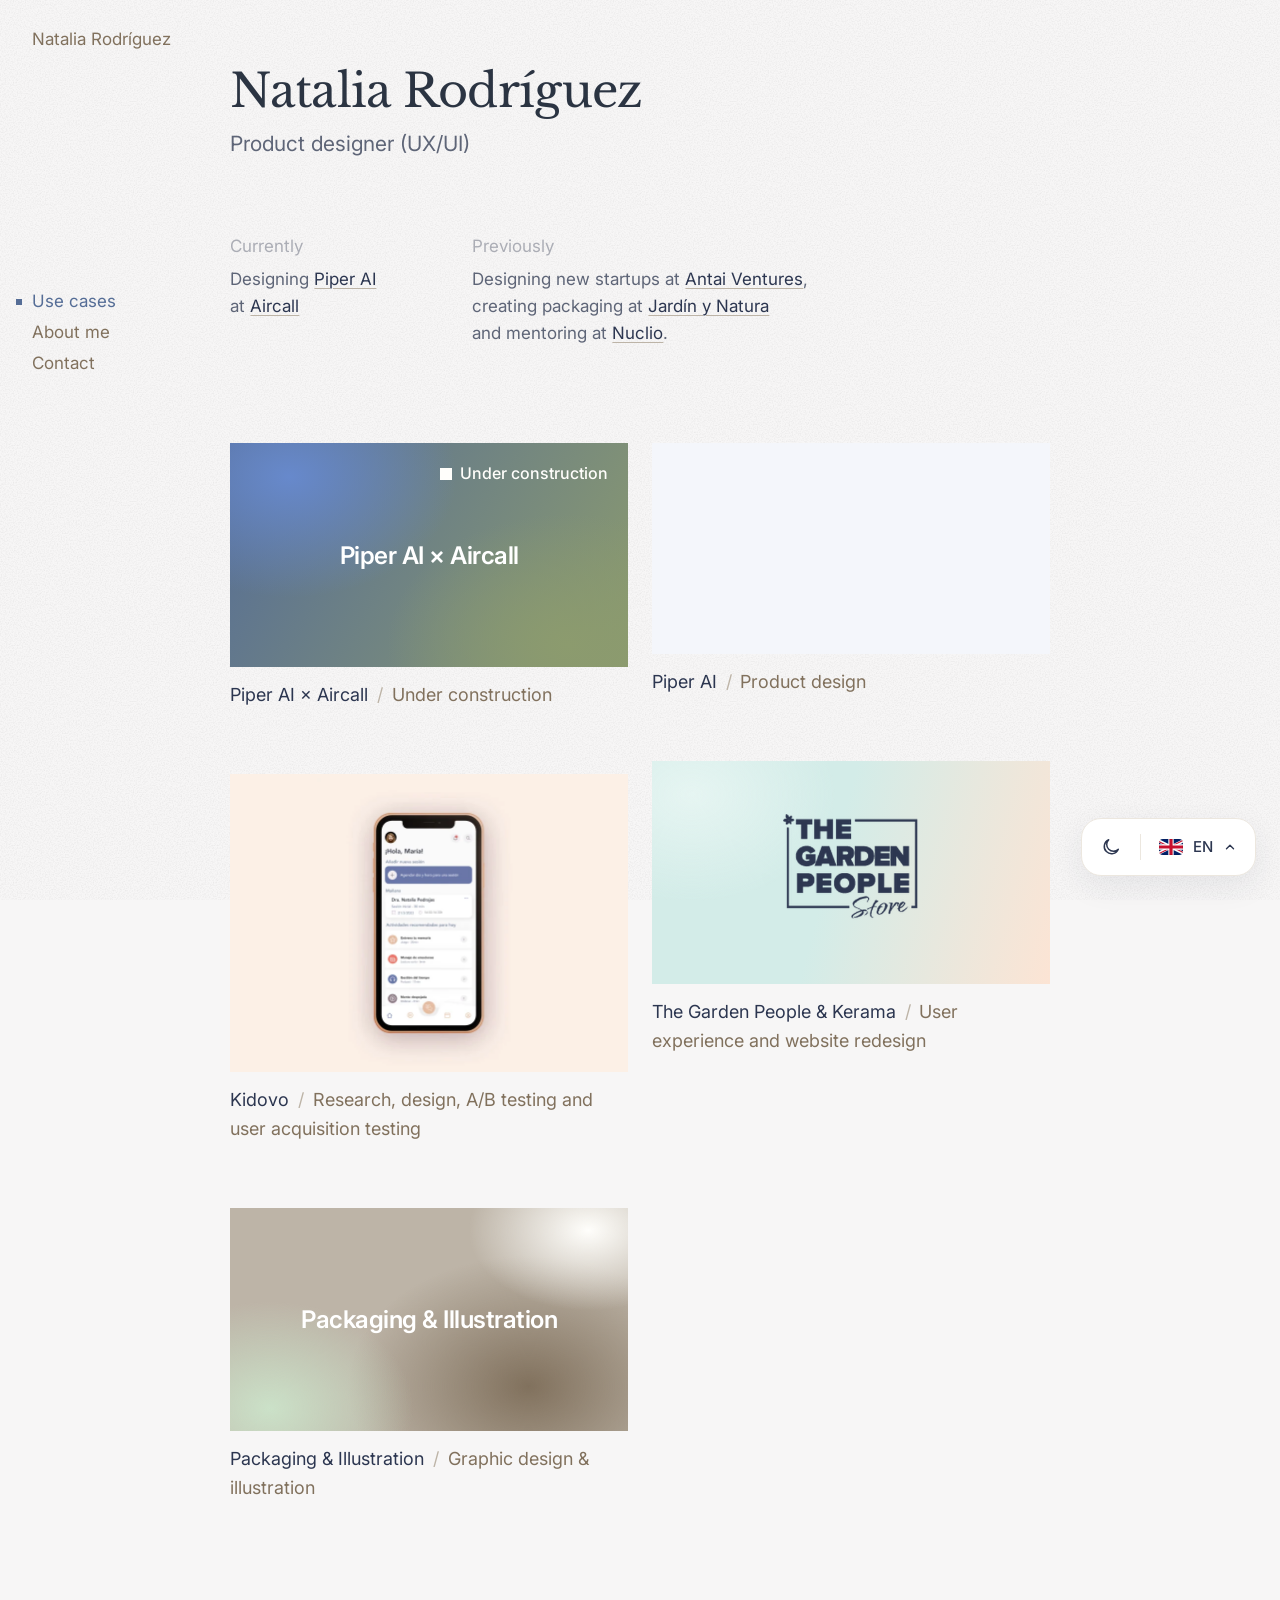
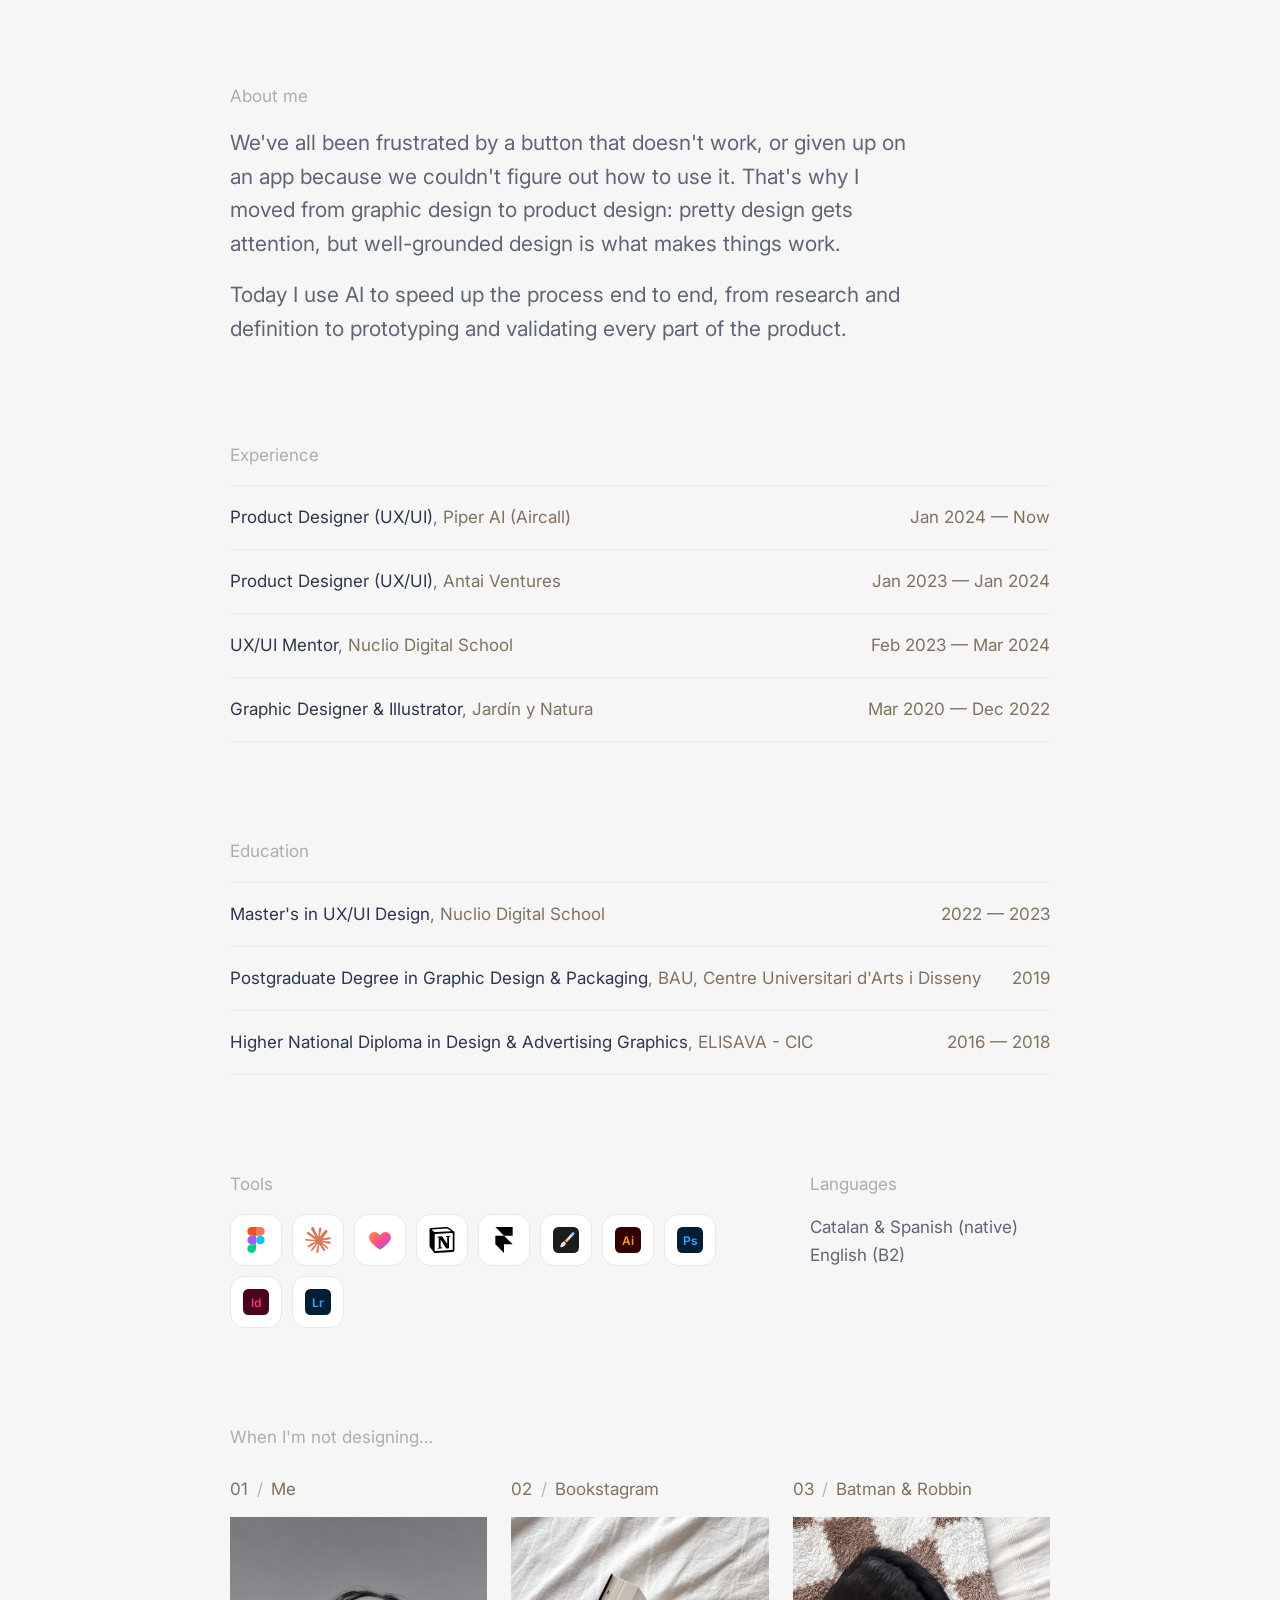
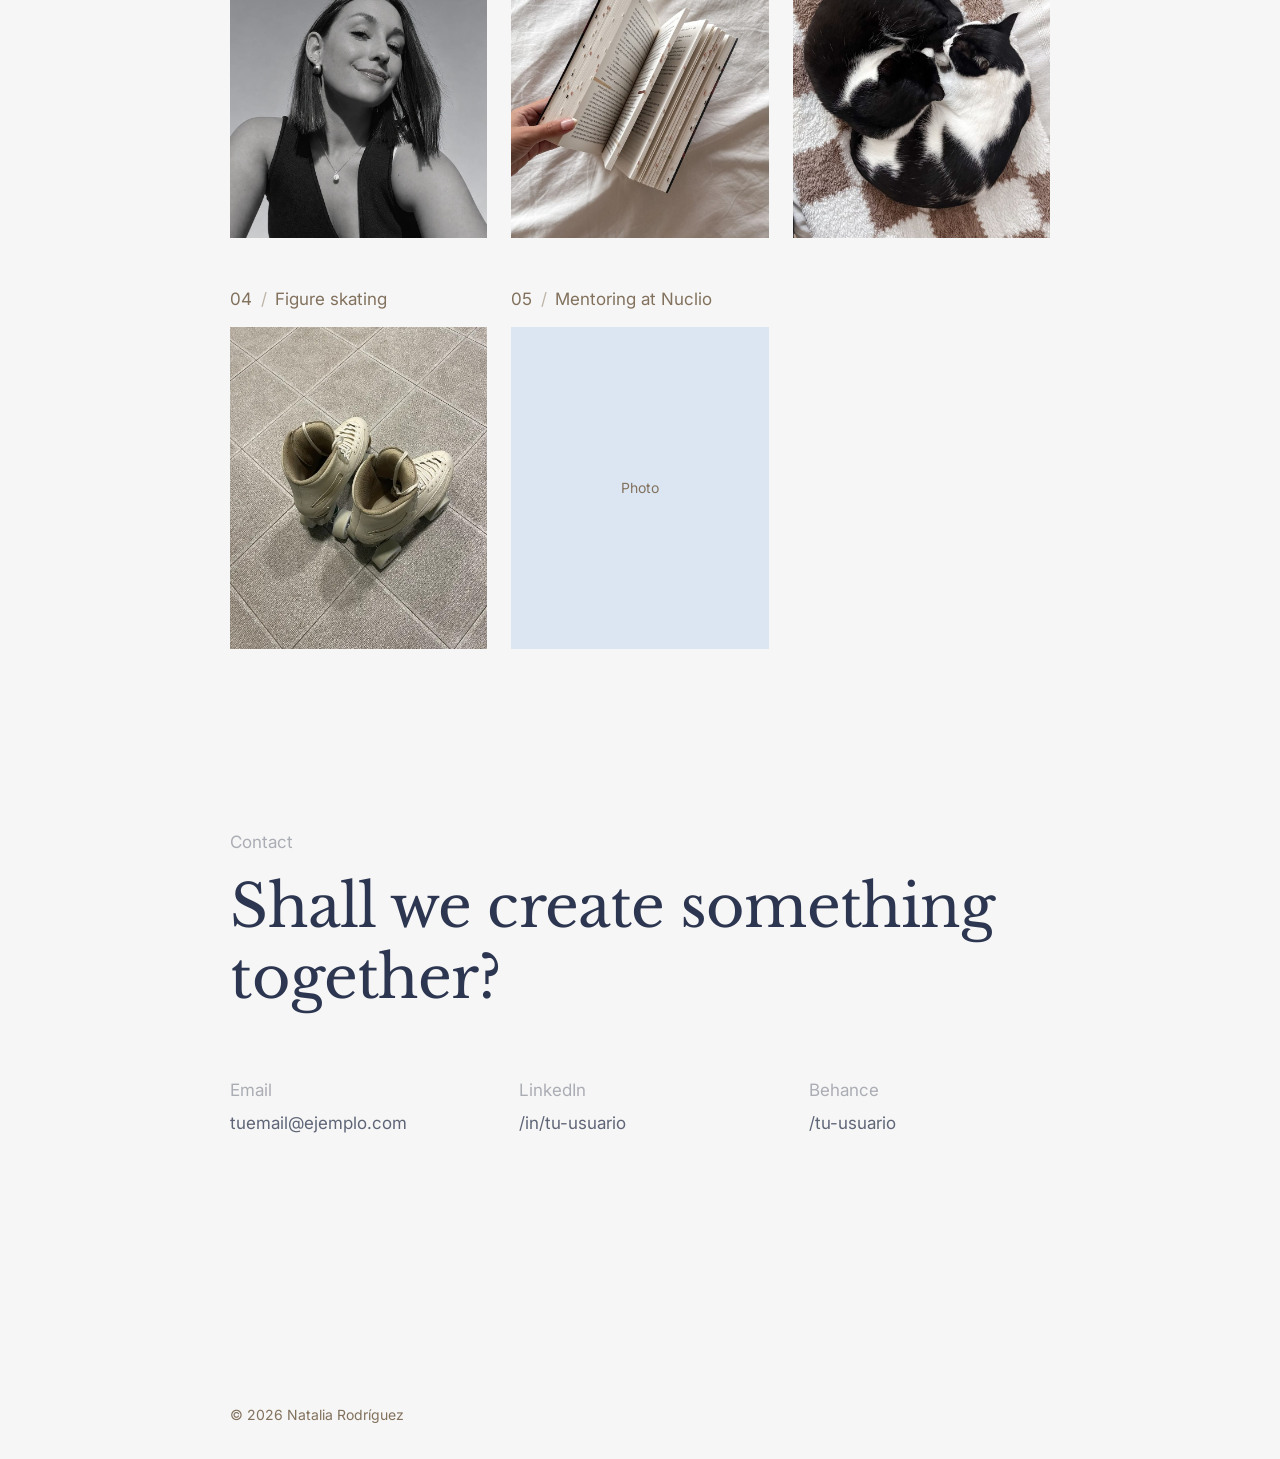
==== commit ab1e4c41: "Grano solo en el fondo y más suave; logo de The Garden People en color de texto Co-Authored-By: Clau" ====
--- a/index.html
+++ b/index.html
@@ -107,7 +107,7 @@
 
           <a class="card reveal" href="the-garden-people.html" style="--o:4">
             <div class="cover cover--tgp cover--logo" style="aspect-ratio: 16 / 9" data-tooltip="Ver caso de estudio" data-i18n-tooltip="card.ver">
-              <img src="images/covers/the-garden-people-logo.png" alt="The Garden People" loading="lazy">
+              <img src="images/covers/the-garden-people-logo-dark.png" alt="The Garden People" loading="lazy">
             </div>
             <p class="card__caption"><span data-i18n="p4.titulo">The Garden People y Kerama</span> <span class="slash">/</span> <span class="muted" data-i18n="p4.tipo">Experiencia de usuario y rediseño web</span></p>
           </a>
--- a/styles.css
+++ b/styles.css
@@ -6,7 +6,7 @@
    Neutral #FFFEFB · Earth #81715D · Caramel #BDB4A7 · Olive #8C9B6E
    Mint #CBE1C8 · Sky #C1D4ED · Ocean #6789CC · Blueberry #556D96 */
 :root {
-  --fondo: #F9F8F8;        /* color de fondo (con el grano queda #F4F3F3) */
+  --fondo: #F7F6F6;        /* color de fondo (con el grano queda #F4F3F3) */
   --texto: #2C3650;        /* Blueberry muy oscuro: texto principal */
   --texto-2: #5E6577;      /* texto secundario */
   --gris: #81715D;         /* Earth: menú, etiquetas, años */
@@ -66,9 +66,9 @@
 .grain {
   position: fixed;
   inset: 0;
-  z-index: 900;
+  z-index: 0;
   pointer-events: none;
-  opacity: .11;
+  opacity: .07;
   background-image: url("data:image/svg+xml,%3Csvg xmlns='http://www.w3.org/2000/svg' width='200' height='200'%3E%3Cfilter id='n'%3E%3CfeTurbulence type='fractalNoise' baseFrequency='.75' numOctaves='3' stitchTiles='stitch'/%3E%3CfeColorMatrix values='0 0 0 0 0 0 0 0 0 0 0 0 0 0 0 1.5 0 0 0 -0.6'/%3E%3C/filter%3E%3Crect width='100%25' height='100%25' filter='url(%23n)'/%3E%3C/svg%3E");
 }
 :root[data-theme="dark"] .grain { filter: invert(1); opacity: .12; }
@@ -117,6 +117,8 @@
 
 /* ===== Contenido ===== */
 .content {
+  position: relative;
+  z-index: 1;
   margin: 0 var(--lateral);
   max-width: 1320px;
 }
@@ -240,7 +242,7 @@
 .cover .cover__badge--light { color: #FFFEFB; }
 .cover .cover__badge--light i { background: #FFFEFB; }
 .cover__contain { position: absolute; inset: 0; width: 100%; height: 100%; object-fit: contain !important; }
-.cover--logo img { position: static; width: 34%; height: auto; filter: drop-shadow(0 2px 12px rgba(43, 52, 66, .18)); transition: transform .8s cubic-bezier(.2,.7,.2,1); }
+.cover--logo img { position: static; width: 34%; height: auto; transition: transform .8s cubic-bezier(.2,.7,.2,1); }
 .card:hover .cover--logo img { transform: scale(1.04); }
 
 /* Etiqueta "En construcción" sobre una portada */
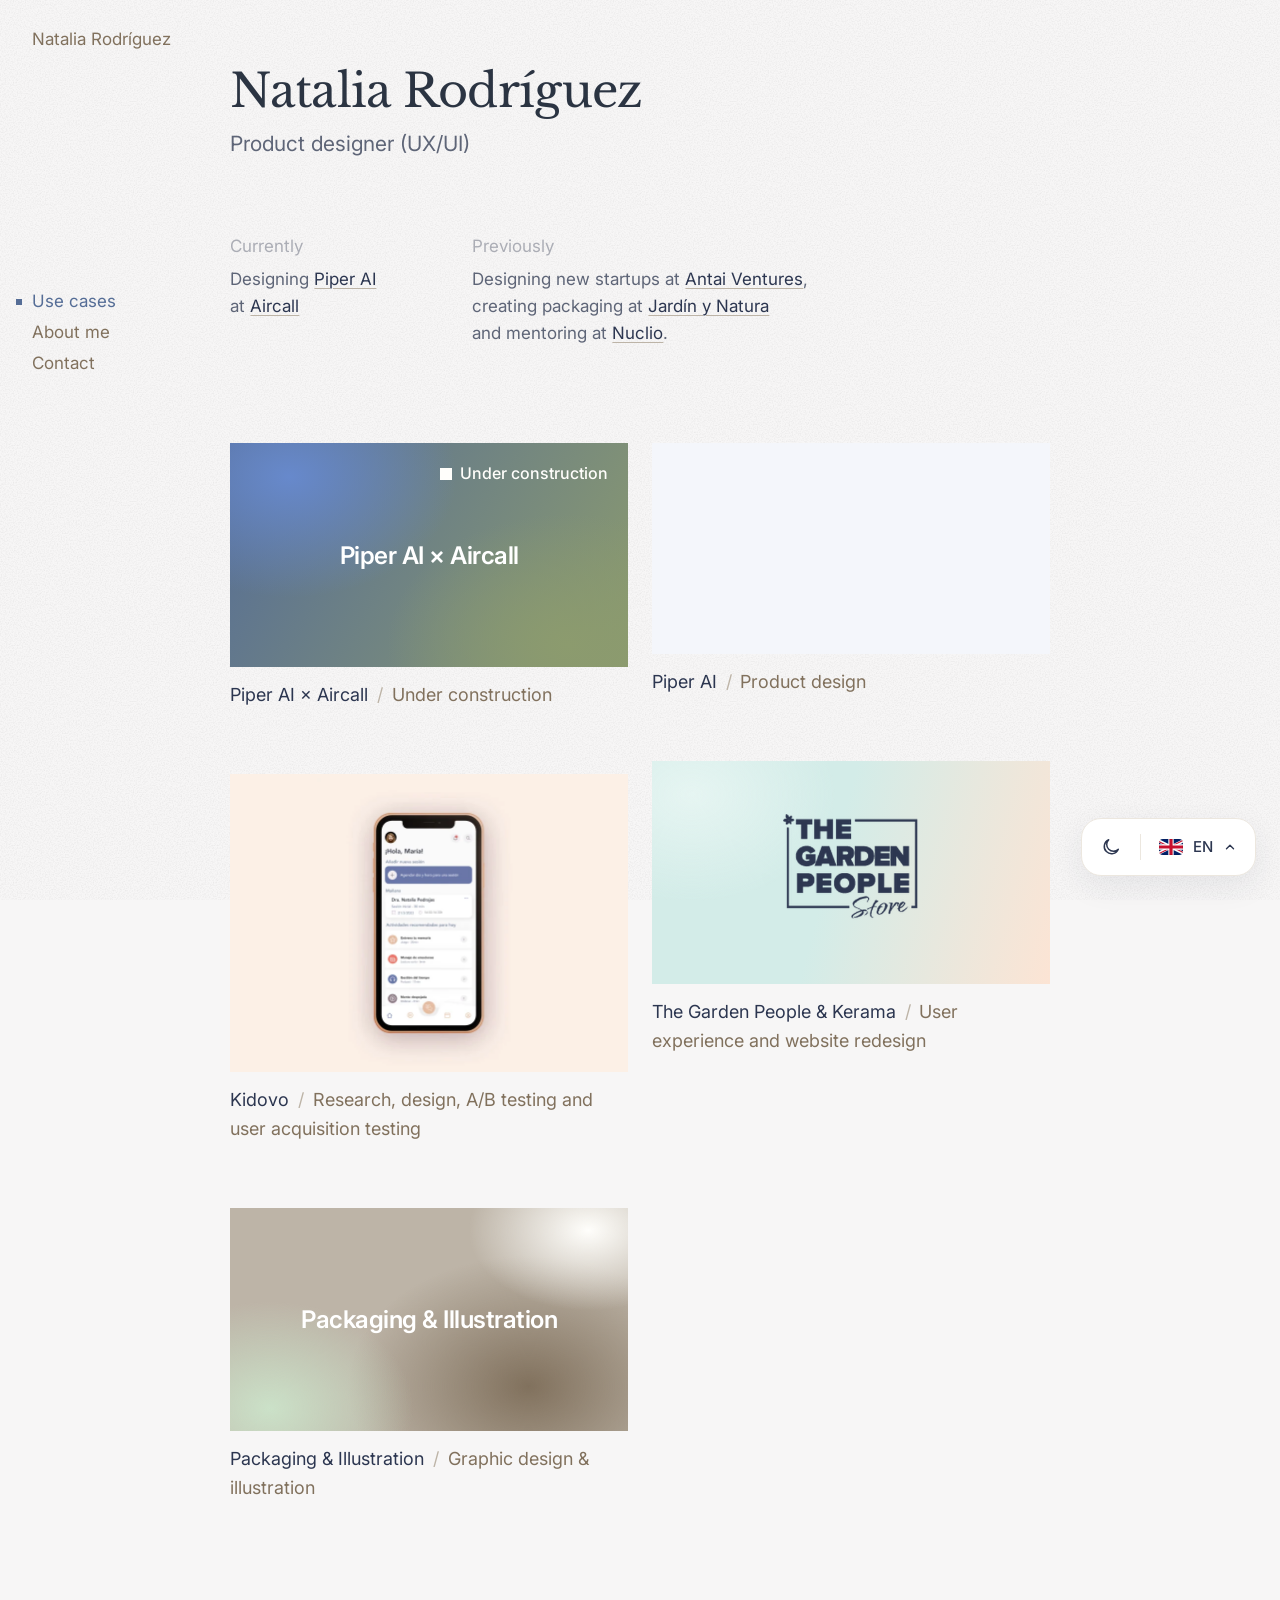
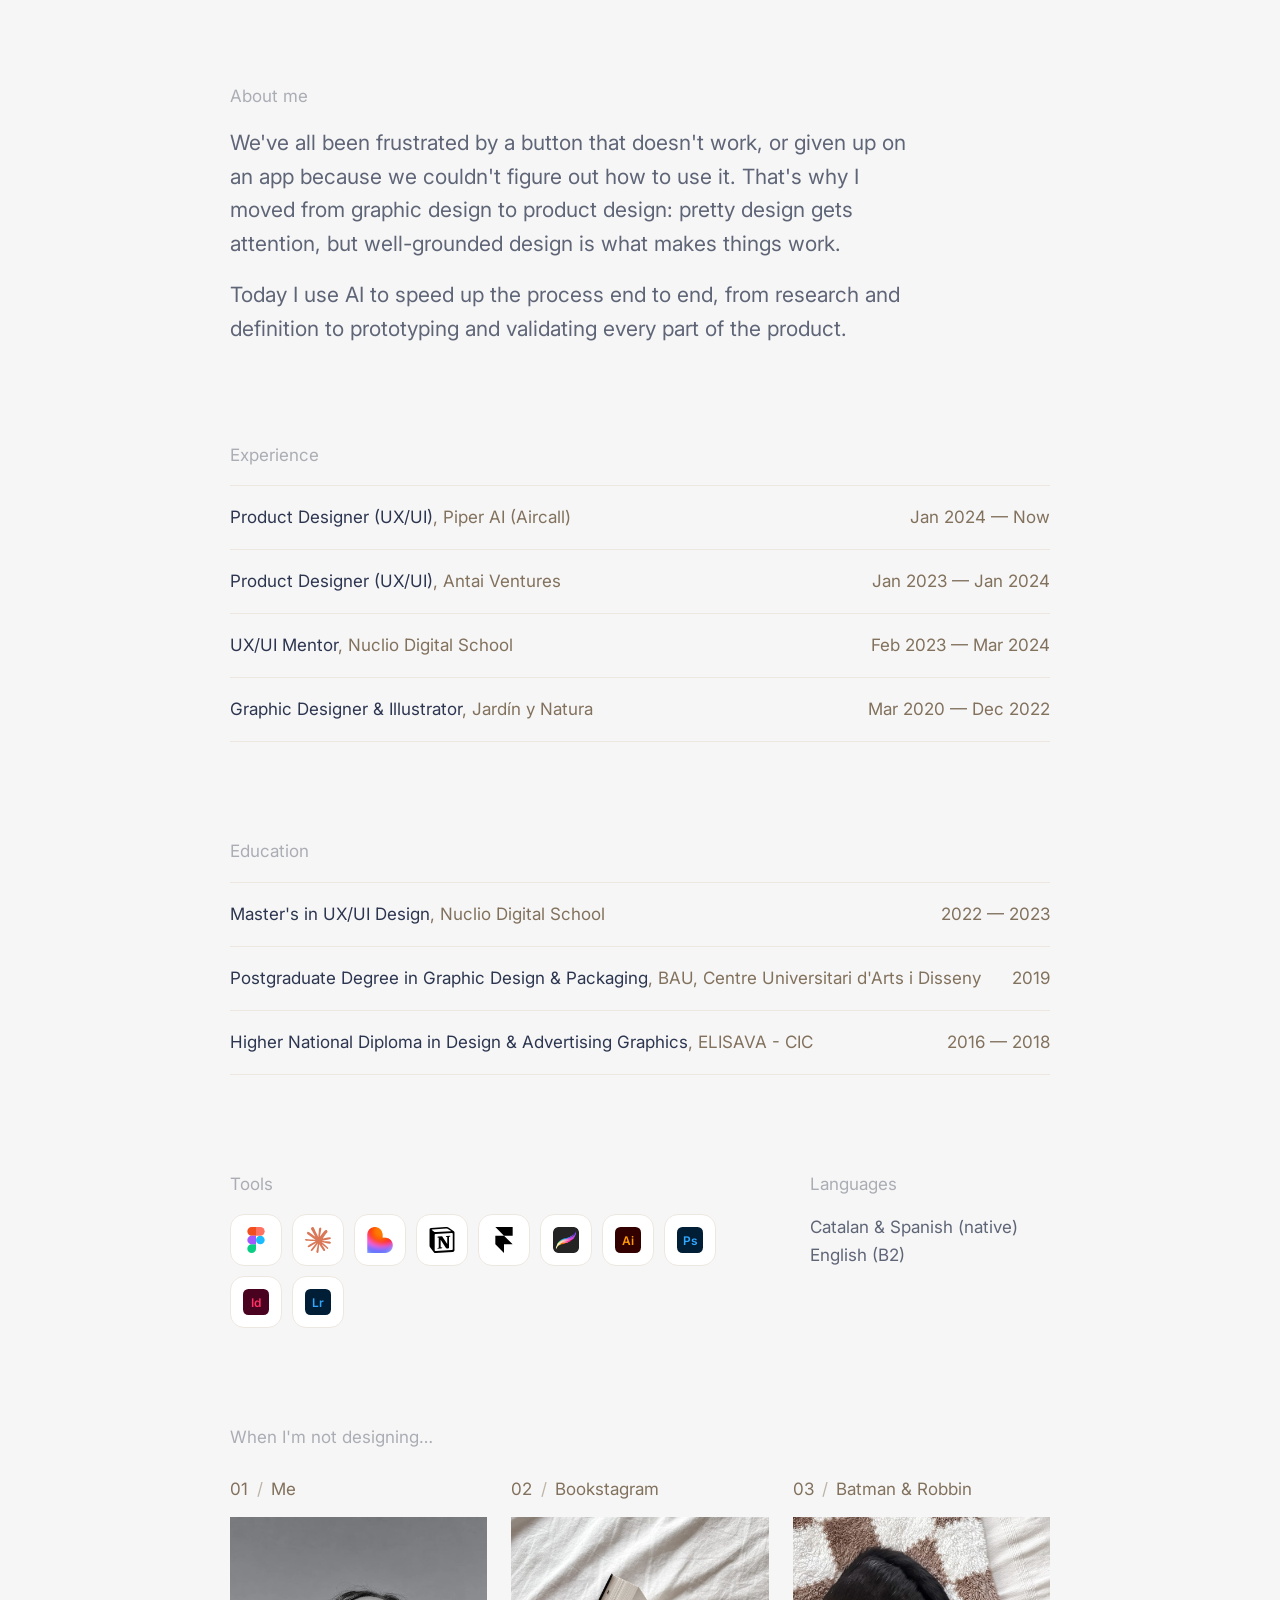
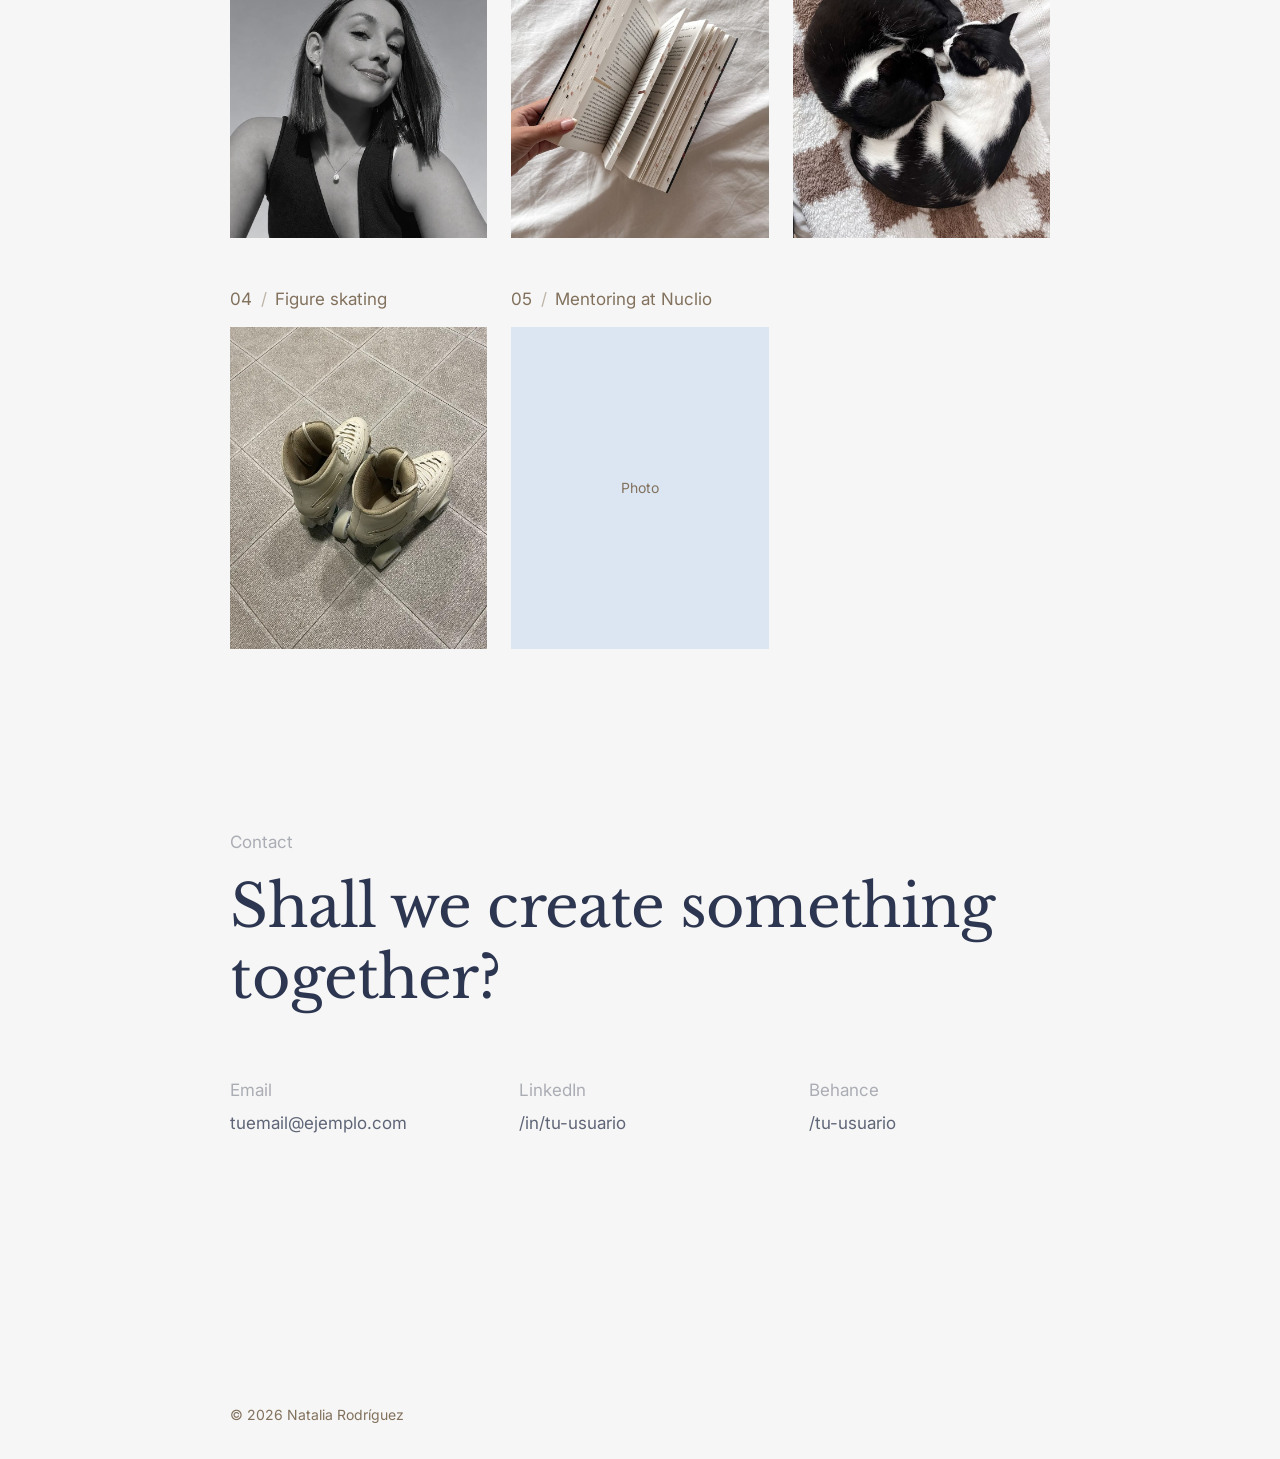
==== commit dbee6940: "Logos oficiales de Lovable, FigJam y Procreate Co-Authored-By: Claude Opus 5.5 <noreply@anthropic.co" ====
--- a/index.html
+++ b/index.html
@@ -171,10 +171,10 @@
           <ul class="tools">
           <li class="tool" role="img" aria-label="Figma" data-tooltip="Figma"><svg viewBox="0 0 38 57"><path d="M19 28.5a9.5 9.5 0 1 1 19 0 9.5 9.5 0 0 1-19 0z" fill="#1ABCFE"/><path d="M0 47.5A9.5 9.5 0 0 1 9.5 38H19v9.5a9.5 9.5 0 1 1-19 0z" fill="#0ACF83"/><path d="M19 0v19h9.5a9.5 9.5 0 1 0 0-19H19z" fill="#FF7262"/><path d="M0 9.5A9.5 9.5 0 0 0 9.5 19H19V0H9.5A9.5 9.5 0 0 0 0 9.5z" fill="#F24E1E"/><path d="M0 28.5A9.5 9.5 0 0 0 9.5 38H19V19H9.5A9.5 9.5 0 0 0 0 28.5z" fill="#A259FF"/></svg></li>
           <li class="tool" role="img" aria-label="Claude" data-tooltip="Claude"><svg viewBox="0 0 24 24"><path d="m4.7144 15.9555 4.7174-2.6471.079-.2307-.079-.1275h-.2307l-.7893-.0486-2.6956-.0729-2.3375-.0971-2.2646-.1214-.5707-.1215-.5343-.7042.0546-.3522.4797-.3218.686.0608 1.5179.1032 2.2767.1578 1.6514.0972 2.4468.255h.3886l.0546-.1579-.1336-.0971-.1032-.0972L6.973 9.8356l-2.55-1.6879-1.3356-.9714-.7225-.4918-.3643-.4614-.1578-1.0078.6557-.7225.8803.0607.2246.0607.8925.686 1.9064 1.4754 2.4893 1.8336.3643.3035.1457-.1032.0182-.0728-.164-.2733-1.3539-2.4467-1.445-2.4893-.6435-1.032-.17-.6194c-.0607-.255-.1032-.4674-.1032-.7285L6.287.1335 6.6997 0l.9957.1336.419.3642.6192 1.4147 1.0018 2.2282 1.5543 3.0296.4553.8985.2429.8318.091.255h.1579v-.1457l.1275-1.706.2368-2.0947.2307-2.6957.0789-.7589.3764-.9107.7468-.4918.5828.2793.4797.686-.0668.4433-.2853 1.8517-.5586 2.9021-.3643 1.9429h.2125l.2429-.2429.9835-1.3053 1.6514-2.0643.7286-.8196.85-.9046.5464-.4311h1.0321l.759 1.1293-.34 1.1657-1.0625 1.3478-.8804 1.1414-1.2628 1.7-.7893 1.36.0729.1093.1882-.0183 2.8535-.607 1.5421-.2794 1.8396-.3157.8318.3886.091.3946-.3278.8075-1.967.4857-2.3072.4614-3.4364.8136-.0425.0304.0486.0607 1.5482.1457.6618.0364h1.621l3.0175.2247.7892.522.4736.6376-.079.4857-1.2142.6193-1.6393-.3886-3.825-.9107-1.3113-.3279h-.1822v.1093l1.0929 1.0686 2.0035 1.8092 2.5075 2.3314.1275.5768-.3218.4554-.34-.0486-2.2039-1.6575-.85-.7468-1.9246-1.621h-.1275v.17l.4432.6496 2.3436 3.5214.1214 1.0807-.17.3521-.6071.2125-.6679-.1214-1.3721-1.9246L14.38 17.959l-1.1414-1.9428-.1397.079-.674 7.2552-.3156.3703-.7286.2793-.6071-.4614-.3218-.7468.3218-1.4753.3886-1.9246.3157-1.53.2853-1.9004.17-.6314-.0121-.0425-.1397.0182-1.4328 1.9672-2.1796 2.9446-1.7243 1.8456-.4128.164-.7164-.3704.0667-.6618.4008-.5889 2.386-3.0357 1.4389-1.882.929-1.0868-.0062-.1579h-.0546l-6.3385 4.1164-1.1293.1457-.4857-.4554.0608-.7467.2307-.2429 1.9064-1.3114Z" fill="#D97757"/></svg></li>
-          <li class="tool" role="img" aria-label="Lovable" data-tooltip="Lovable"><svg viewBox="0 0 24 24"><defs><linearGradient id="lovable-g" x1="0" y1="0" x2="1" y2="1"><stop offset="0" stop-color="#FF8A3D"/><stop offset=".5" stop-color="#FF4F8B"/><stop offset="1" stop-color="#7B5CFF"/></linearGradient></defs><path d="M12 21s-7.5-4.6-9.6-9.2C.9 8.5 3 4.5 6.9 4.5c2.2 0 3.7 1.2 5.1 3 1.4-1.8 2.9-3 5.1-3 3.9 0 6 4 4.5 7.3C19.5 16.4 12 21 12 21z" fill="url(#lovable-g)"/></svg></li>
+          <li class="tool" role="img" aria-label="Lovable" data-tooltip="Lovable"><img src="images/tools/lovable.png" alt="" width="26" height="26"></li>
           <li class="tool" role="img" aria-label="Notion" data-tooltip="Notion"><svg viewBox="0 0 24 24"><path d="M4.459 4.208c.746.606 1.026.56 2.428.466l13.215-.793c.28 0 .047-.28-.046-.326L17.86 1.968c-.42-.326-.981-.7-2.055-.607L3.01 2.295c-.466.046-.56.28-.374.466zm.793 3.08v13.904c0 .747.373 1.027 1.214.98l14.523-.84c.841-.046.935-.56.935-1.167V6.354c0-.606-.233-.933-.748-.887l-15.177.887c-.56.047-.747.327-.747.933zm14.337.745c.093.42 0 .84-.42.888l-.7.14v10.264c-.608.327-1.168.514-1.635.514-.748 0-.935-.234-1.495-.933l-4.577-7.186v6.952L12.21 19s0 .84-1.168.84l-3.222.186c-.093-.186 0-.653.327-.746l.84-.233V9.854L7.822 9.76c-.094-.42.14-1.026.793-1.073l3.456-.233 4.764 7.279v-6.44l-1.215-.139c-.093-.514.28-.887.747-.933zM1.936 1.035l13.31-.98c1.634-.14 2.055-.047 3.082.7l4.249 2.986c.7.513.934.653.934 1.213v16.378c0 1.026-.373 1.634-1.68 1.726l-15.458.934c-.98.047-1.448-.093-1.962-.747l-3.129-4.06c-.56-.747-.793-1.306-.793-1.96V2.667c0-.839.374-1.54 1.447-1.632z" fill="#000"/></svg></li>
           <li class="tool" role="img" aria-label="Framer" data-tooltip="Framer"><svg viewBox="0 0 24 24"><path d="M4 0h16v8h-8zM4 8h8l8 8H4zM4 16h8v8z" fill="#000"/></svg></li>
-          <li class="tool" role="img" aria-label="Procreate" data-tooltip="Procreate"><svg viewBox="0 0 24 24"><defs><linearGradient id="procreate-g" x1="0" y1="1" x2="1" y2="0"><stop offset="0" stop-color="#F6A04D"/><stop offset=".5" stop-color="#E9E9EF"/><stop offset="1" stop-color="#7FB6FF"/></linearGradient></defs><rect width="24" height="24" rx="5" fill="#1C1C1E"/><path d="M17.6 5.2a1.3 1.3 0 0 1 1.9 1.8l-6.9 7.3-1.8-1.7z" fill="url(#procreate-g)"/><path d="M10.2 13.2l1.8 1.7c-.5 2-2.1 3.6-5.3 3.8.2-3 1.6-5.1 3.5-5.5z" fill="#E9E9EF"/></svg></li>
+          <li class="tool" role="img" aria-label="Procreate" data-tooltip="Procreate"><img src="images/tools/procreate.png" alt="" width="26" height="26"></li>
           <li class="tool" role="img" aria-label="Illustrator" data-tooltip="Illustrator"><svg viewBox="0 0 24 24"><rect width="24" height="24" rx="5" fill="#330000"/><text x="12" y="16.2" text-anchor="middle" font-family="Inter, sans-serif" font-weight="600" font-size="11" fill="#FF9A00">Ai</text></svg></li>
           <li class="tool" role="img" aria-label="Photoshop" data-tooltip="Photoshop"><svg viewBox="0 0 24 24"><rect width="24" height="24" rx="5" fill="#001E36"/><text x="12" y="16.2" text-anchor="middle" font-family="Inter, sans-serif" font-weight="600" font-size="11" fill="#31A8FF">Ps</text></svg></li>
           <li class="tool" role="img" aria-label="InDesign" data-tooltip="InDesign"><svg viewBox="0 0 24 24"><rect width="24" height="24" rx="5" fill="#49021F"/><text x="12" y="16.2" text-anchor="middle" font-family="Inter, sans-serif" font-weight="600" font-size="11" fill="#FF3366">Id</text></svg></li>
--- a/styles.css
+++ b/styles.css
@@ -318,7 +318,7 @@
   transition: transform .25s ease;
 }
 .tool:hover { transform: translateY(-3px); }
-.tool svg { width: 26px; height: 26px; }
+.tool svg, .tool img { width: 26px; height: 26px; }
 
 /* About me: galería de fotos en mosaico */
 .about { margin-top: 96px; }
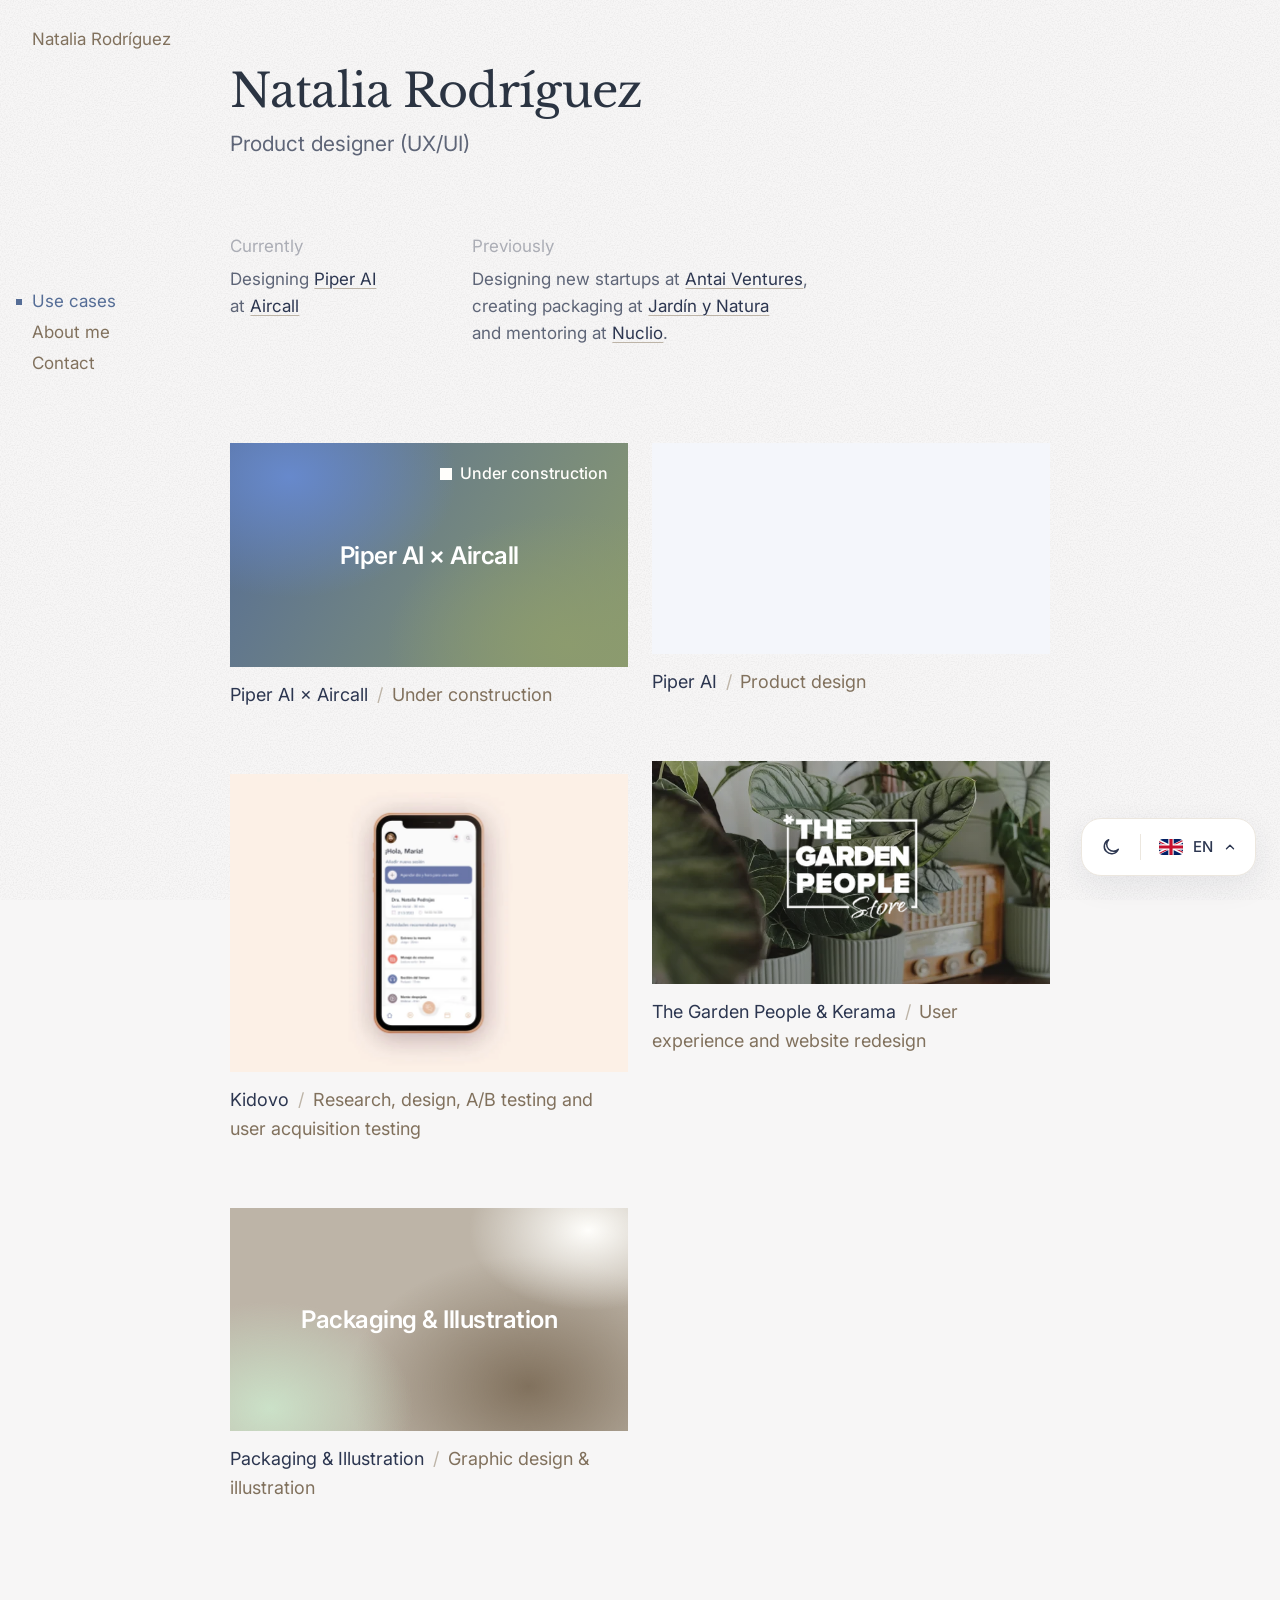
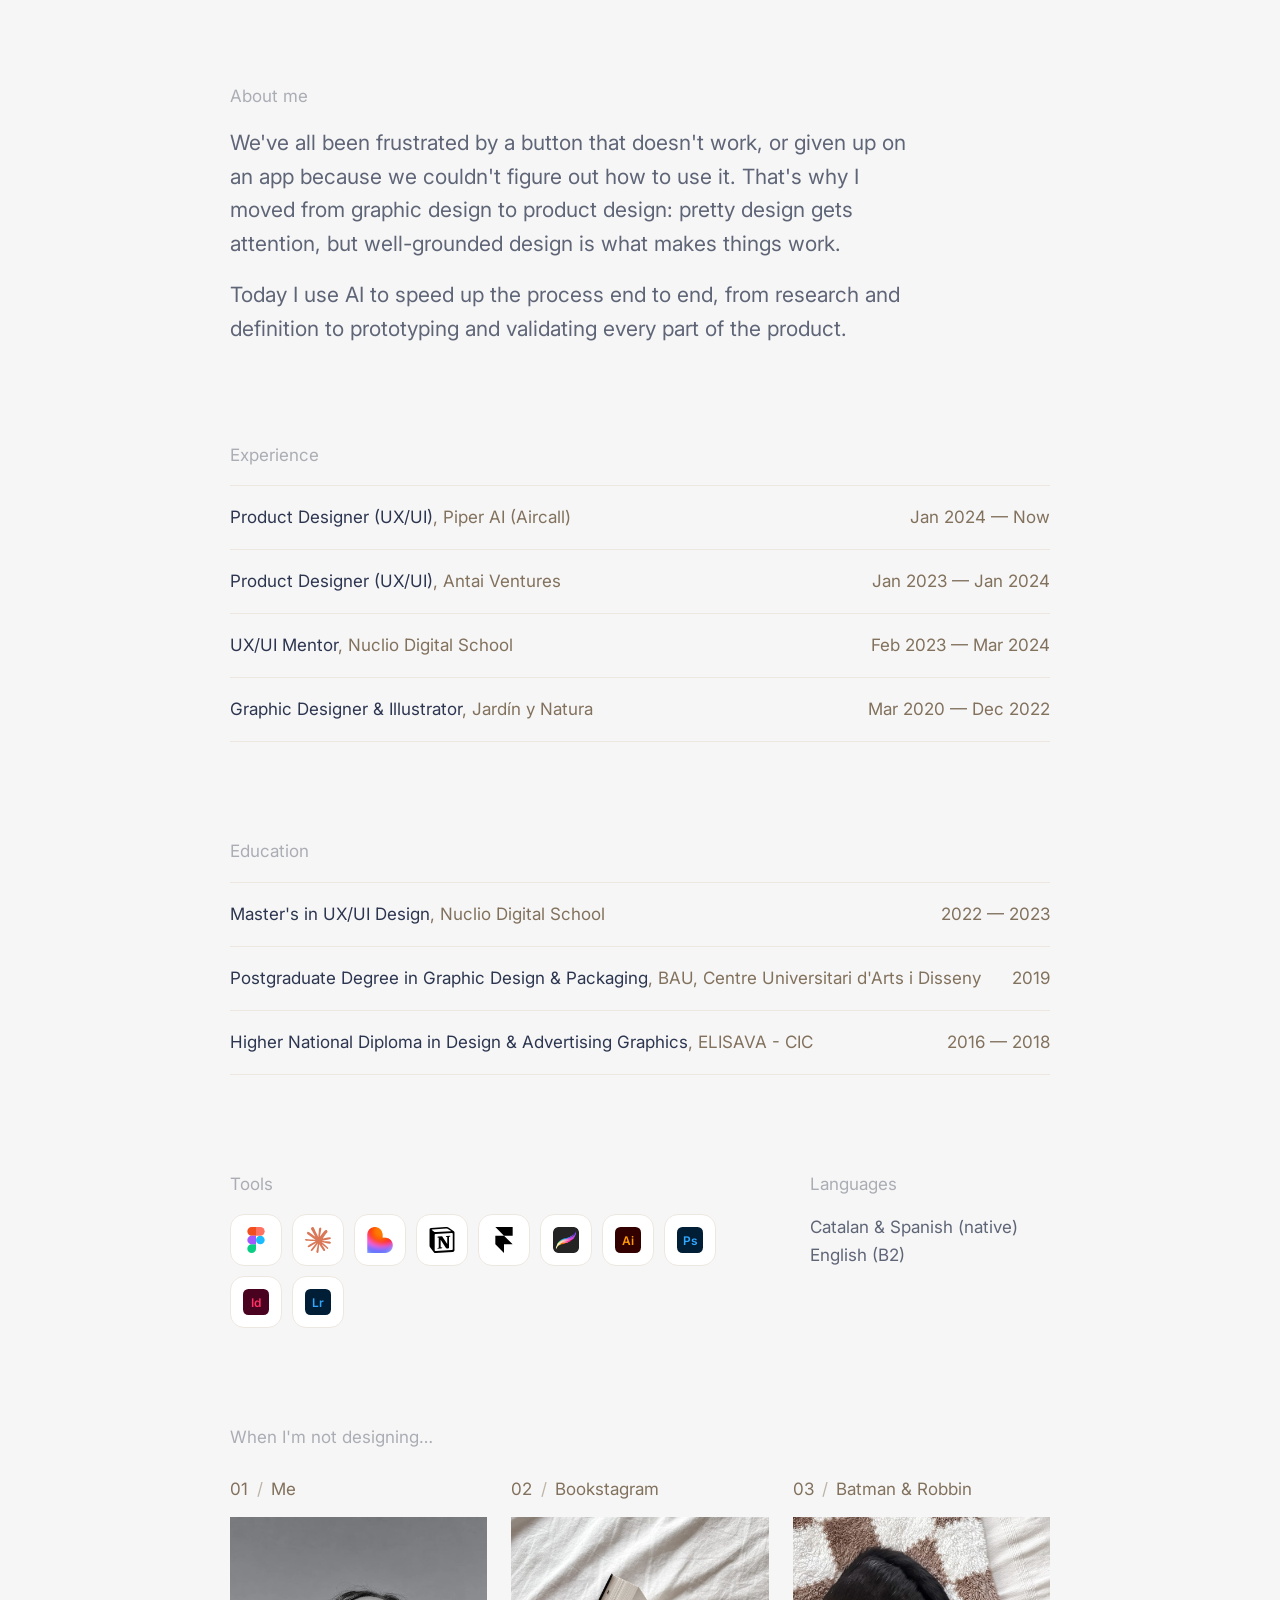
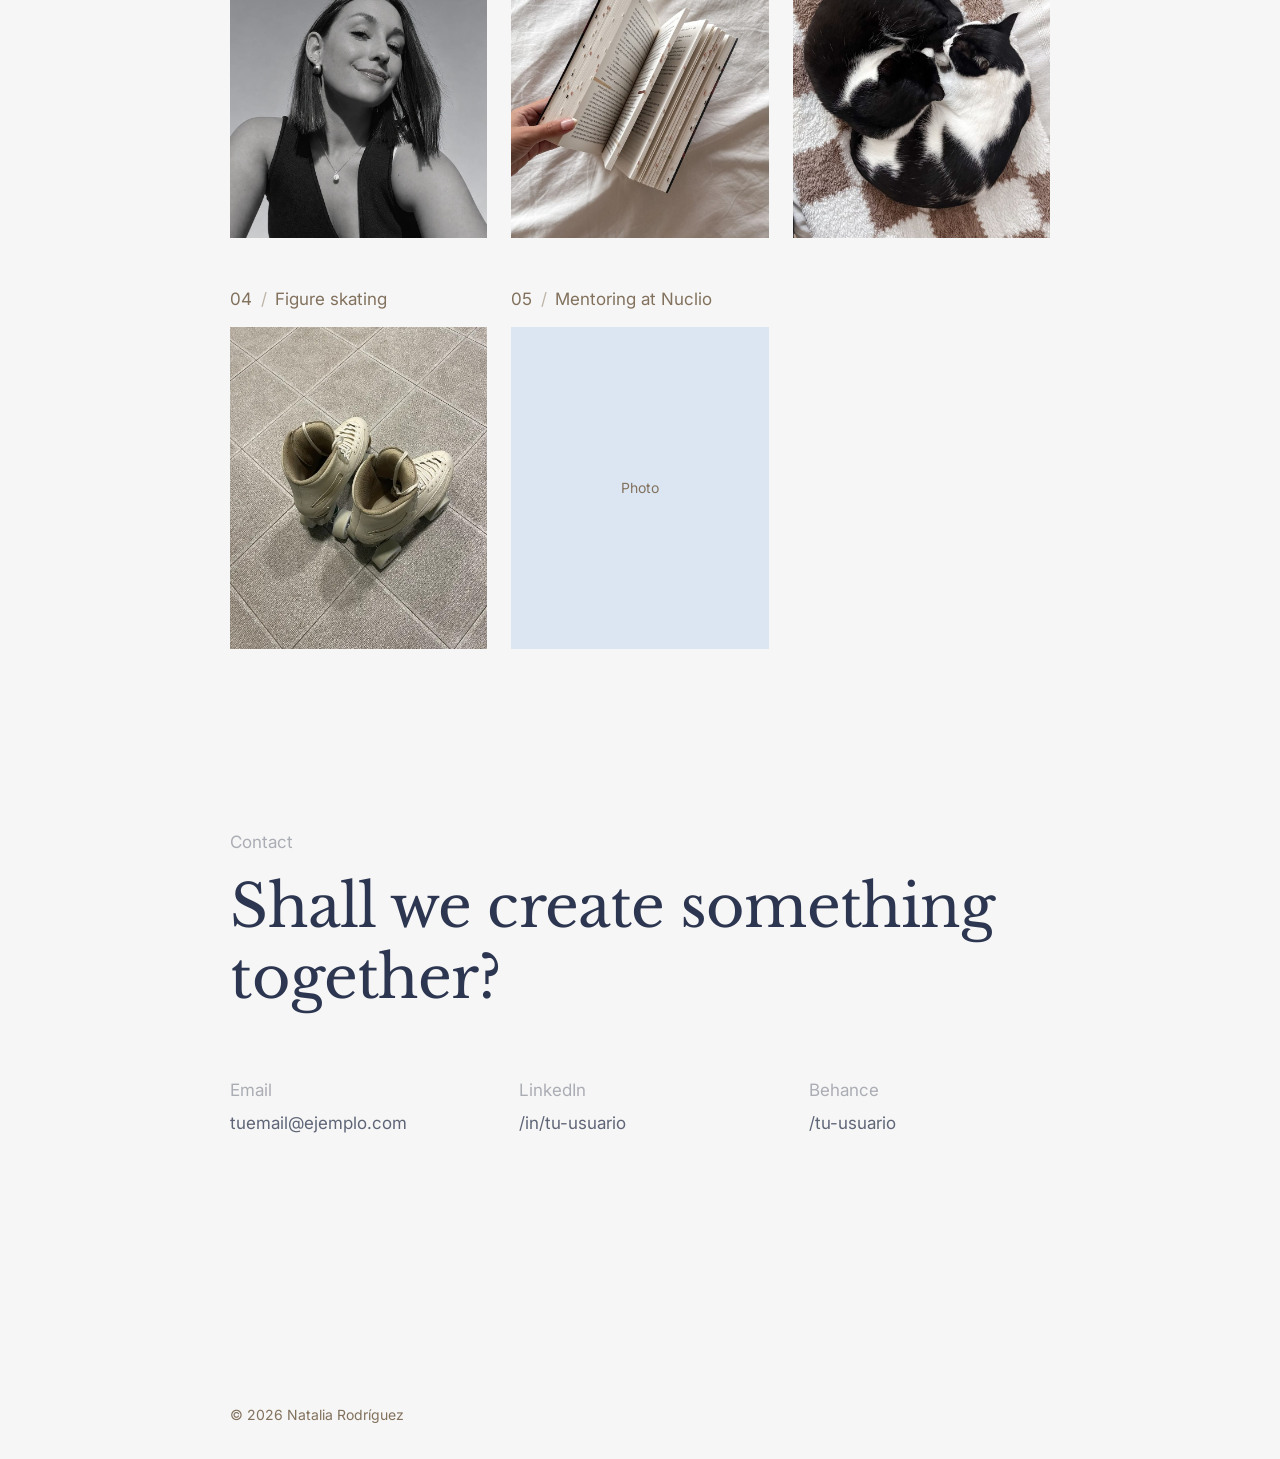
==== commit 3a549ab0: "Portada de The Garden People: foto de plantas con logo blanco Co-Authored-By: Claude Opus 5.5 <norep" ====
--- a/index.html
+++ b/index.html
@@ -106,8 +106,9 @@
           </a>
 
           <a class="card reveal" href="the-garden-people.html" style="--o:4">
-            <div class="cover cover--tgp cover--logo" style="aspect-ratio: 16 / 9" data-tooltip="Ver caso de estudio" data-i18n-tooltip="card.ver">
-              <img src="images/covers/the-garden-people-logo-dark.png" alt="The Garden People" loading="lazy">
+            <div class="cover cover--img cover--plants cover--logo" style="aspect-ratio: 16 / 9" data-tooltip="Ver caso de estudio" data-i18n-tooltip="card.ver">
+              <img class="cover__bg" src="images/covers/the-garden-people-plantas.webp" alt="" loading="lazy">
+              <img class="cover__logo" src="images/covers/the-garden-people-logo.png" alt="The Garden People" loading="lazy">
             </div>
             <p class="card__caption"><span data-i18n="p4.titulo">The Garden People y Kerama</span> <span class="slash">/</span> <span class="muted" data-i18n="p4.tipo">Experiencia de usuario y rediseño web</span></p>
           </a>
--- a/styles.css
+++ b/styles.css
@@ -224,6 +224,13 @@
 .cover--video .cover__badge { color: #2B3442; background: rgba(255, 254, 251, .8); padding: 4px 10px; backdrop-filter: blur(6px); }
 .cover__hover { opacity: 0; transition: opacity .45s ease; background: var(--bg); object-fit: contain !important; }
 .card:hover .cover__hover.is-playing { opacity: 1; }
+
+/* The Garden People: foto de plantas + logo blanco */
+.cover--plants { --bg: #4E5A48; }
+.cover--plants .cover__bg { position: absolute; inset: 0; width: 100%; height: 100%; object-fit: cover; object-position: 40% 45%; }
+.cover--plants::after { content: ""; position: absolute; inset: 0; background: linear-gradient(180deg, rgba(30, 38, 30, .25), rgba(30, 38, 30, .38)); }
+.cover--plants .cover__logo { position: relative; z-index: 1; width: 34%; height: auto; filter: drop-shadow(0 2px 14px rgba(0, 0, 0, .25)); }
+.cover--plants.cover--logo img.cover__bg { width: 100%; height: 100%; }
 
 /* The Garden People: verde agua + melocotón */
 .cover--tgp {
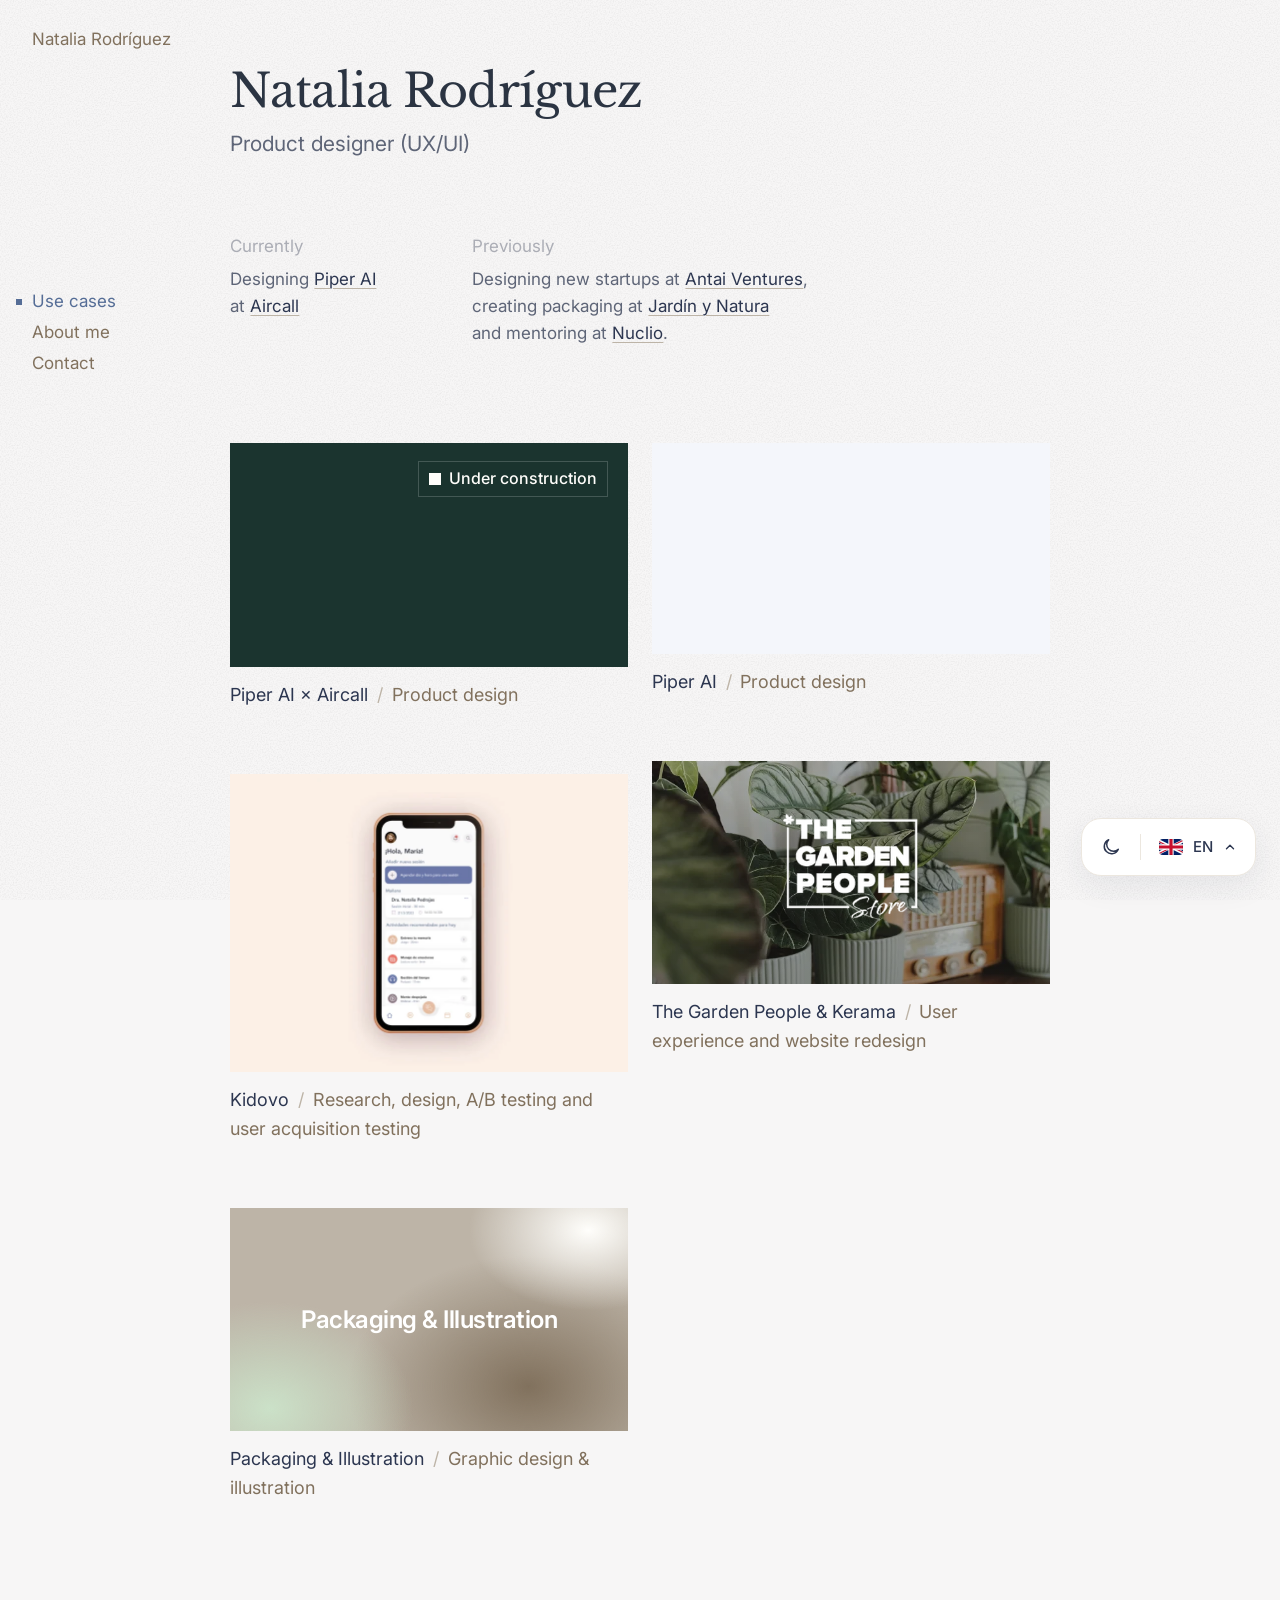
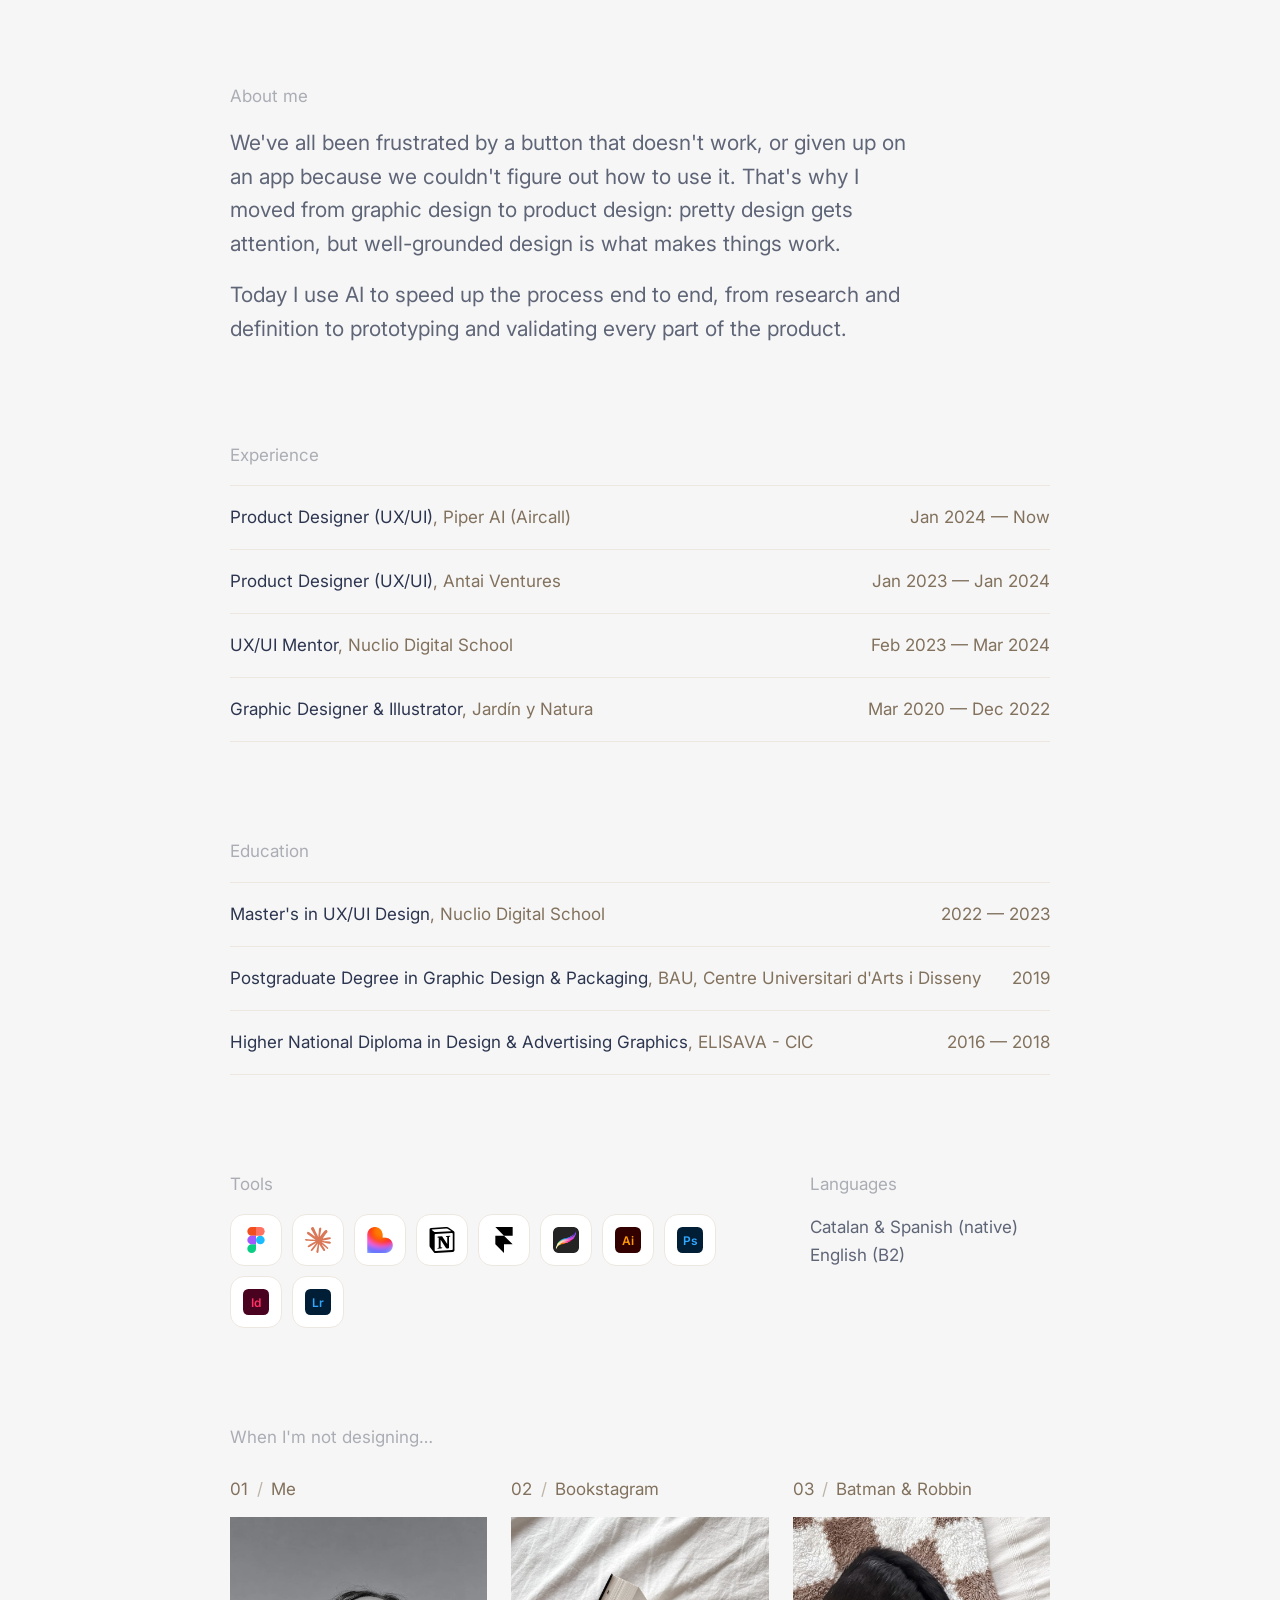
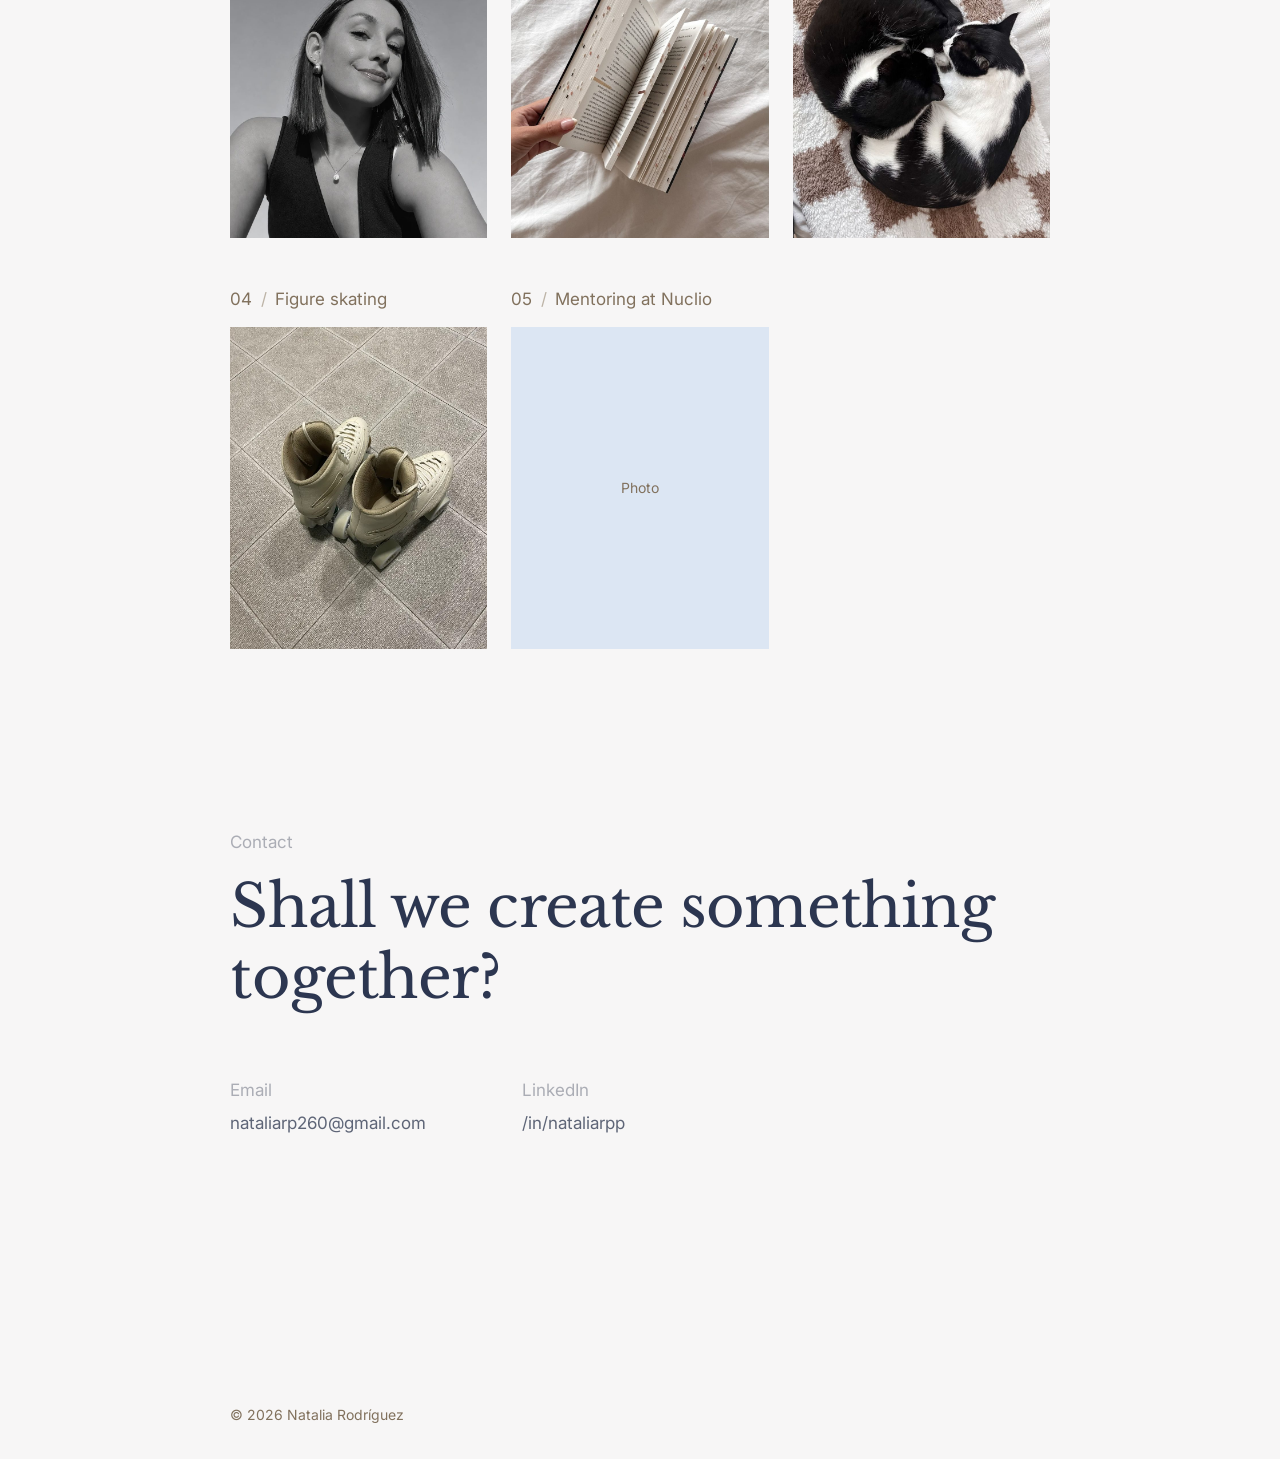
==== commit 855dfef0: "Proyecto Piper AI × Aircall con portada animada; contacto actualizado; limpia archivos sueltos Co-Au" ====
--- a/index.html
+++ b/index.html
@@ -72,14 +72,14 @@
       <div class="work">
         <div class="work__col">
 
-          <!-- Proyecto en construcción: no es un enlace (div en vez de a) -->
-          <div class="card reveal" style="--o:1">
-            <div class="cover cover--blueolive" style="aspect-ratio: 16 / 9" data-tooltip="En construcción" data-i18n-tooltip="p1.tipo">
-              <span class="cover__badge cover__badge--light"><i></i><span data-i18n="p1.tipo">En construcción</span></span>
-              <span class="cover__title">Piper AI × Aircall</span>
-            </div>
-            <p class="card__caption">Piper AI × Aircall <span class="slash">/</span> <span class="muted" data-i18n="p1.tipo">En construcción</span></p>
-          </div>
+          <!-- Piper AI × Aircall: la portada es un vídeo; la etiqueta "En construcción" se mantiene sobre la imagen -->
+          <a class="card reveal" href="piper-aircall.html" style="--o:1">
+            <div class="cover cover--img cover--video" style="aspect-ratio: 16 / 9; --bg:#1B342F" data-tooltip="Ver caso de estudio" data-i18n-tooltip="card.ver">
+              <video src="images/piper-aircall/cover-agentes.mp4" muted loop autoplay playsinline preload="metadata"></video>
+              <span class="cover__badge cover__badge--light"><i></i><span data-i18n="pa.badge">En construcción</span></span>
+            </div>
+            <p class="card__caption">Piper AI × Aircall <span class="slash">/</span> <span class="muted" data-i18n="p1.tipo">Diseño de producto</span></p>
+          </a>
 
           <a class="card reveal" href="kidovo.html" style="--o:3">
             <div class="cover cover--img" style="aspect-ratio: 4 / 3; --bg:#FCF0E6" data-tooltip="Ver caso de estudio" data-i18n-tooltip="card.ver">
@@ -245,18 +245,14 @@
       <h2 class="contact__title reveal" data-i18n="contact.titulo">¿Creamos algo juntos?</h2>
 
       <!-- CAMBIA ESTO: tus datos. Pon tu enlace entre las comillas de href="..." -->
-      <div class="meta meta--3 reveal">
+      <div class="meta meta--2 reveal">
         <div>
           <p class="meta__label">Email</p>
-          <a class="link" href="mailto:tuemail@ejemplo.com">tuemail@ejemplo.com</a>
+          <a class="link" href="mailto:nataliarp260@gmail.com">nataliarp260@gmail.com</a>
         </div>
         <div>
           <p class="meta__label">LinkedIn</p>
-          <a class="link" href="https://www.linkedin.com/" target="_blank" rel="noopener">/in/tu-usuario</a>
-        </div>
-        <div>
-          <p class="meta__label">Behance</p>
-          <a class="link" href="https://www.behance.net/" target="_blank" rel="noopener">/tu-usuario</a>
+          <a class="link" href="https://www.linkedin.com/in/nataliarpp/" target="_blank" rel="noopener">/in/nataliarpp</a>
         </div>
       </div>
 
--- a/styles.css
+++ b/styles.css
@@ -144,6 +144,7 @@
   margin-top: 72px;
 }
 .meta--3 { grid-template-columns: repeat(3, minmax(0, 1fr)); gap: 24px 48px; }
+.meta--2 { grid-template-columns: repeat(2, minmax(0, max-content)); gap: 24px 96px; }
 .meta__label { color: var(--etiqueta); margin-bottom: 6px; }
 .meta__value { color: var(--texto-2); }
 
@@ -247,6 +248,7 @@
     linear-gradient(120deg, #556D96, #8C9B6E);
 }
 .cover .cover__badge--light { color: #FFFEFB; }
+.cover.cover--video .cover__badge--light { background: rgba(27, 52, 47, .88); color: #FFFEFB; border: 1px solid rgba(255, 254, 251, .18); backdrop-filter: blur(6px); }
 .cover .cover__badge--light i { background: #FFFEFB; }
 .cover__contain { position: absolute; inset: 0; width: 100%; height: 100%; object-fit: contain !important; }
 .cover--logo img { position: static; width: 34%; height: auto; transition: transform .8s cubic-bezier(.2,.7,.2,1); }
@@ -607,6 +609,21 @@
 .pc-stats strong { white-space: nowrap; font-family: var(--serif); font-weight: 400; font-size: clamp(26px, 2.5vw, 36px); line-height: 1.1; color: var(--titular); }
 .pc-stats span { color: var(--texto-2); font-size: 15px; }
 
+/* Piper AI × Aircall: etiqueta, tabla antes/después, capturas */
+.pc-badge { display: inline-flex; align-items: center; gap: 8px; font-size: 14px; font-weight: 500; color: var(--acento); }
+.pc-badge i { width: 10px; height: 10px; background: var(--acento); }
+.pc-ba { width: 100%; border-collapse: separate; border-spacing: 0; border: 1px solid var(--linea); border-radius: 16px; overflow: hidden; font-size: 15px; background: var(--panel); }
+.pc-ba th, .pc-ba td { text-align: left; padding: 14px 18px; border-bottom: 1px solid var(--linea); vertical-align: top; }
+.pc-ba tr:last-child th, .pc-ba tr:last-child td { border-bottom: 0; }
+.pc-ba thead th { font-size: 13px; color: var(--etiqueta); font-weight: 600; }
+.pc-ba tbody th { color: var(--etiqueta); font-weight: 500; width: 18%; }
+.pc-ba td { color: var(--texto-2); width: 38%; }
+.pc-ba .pc-ba__now { color: var(--texto); background: color-mix(in srgb, var(--hover) 9%, transparent); }
+.pc-ba thead .pc-ba__now { color: var(--hover); }
+.pc-shot { display: block; width: 100%; height: auto; border-radius: 16px; background: #F6F5EE; }
+figure.pc-wide { margin-top: 40px; }
+.pc-cap { margin-top: 12px; font-size: 14px; color: var(--etiqueta); text-align: center; }
+
 /* Rejillas de imágenes */
 .pc-grid { display: grid; gap: 24px; align-items: start; }
 .pc-grid--2 { grid-template-columns: 1fr 1fr; }
@@ -710,6 +727,7 @@
 @media (max-width: 800px) {
   .pcase { padding-top: 32px; }
   .case-nav { display: none; }
+  .pc-ba th, .pc-ba td { padding: 10px 12px; font-size: 13px; }
   .pc-split, .pc-cards--2, .pc-stats, .pc-link, .pc-tasks, .pc-grid--2, .pc-grid--3, .bs-grid { grid-template-columns: 1fr; }
   .pc-split { gap: 40px; margin-top: 48px; }
   .pc-section { padding-top: 96px; }
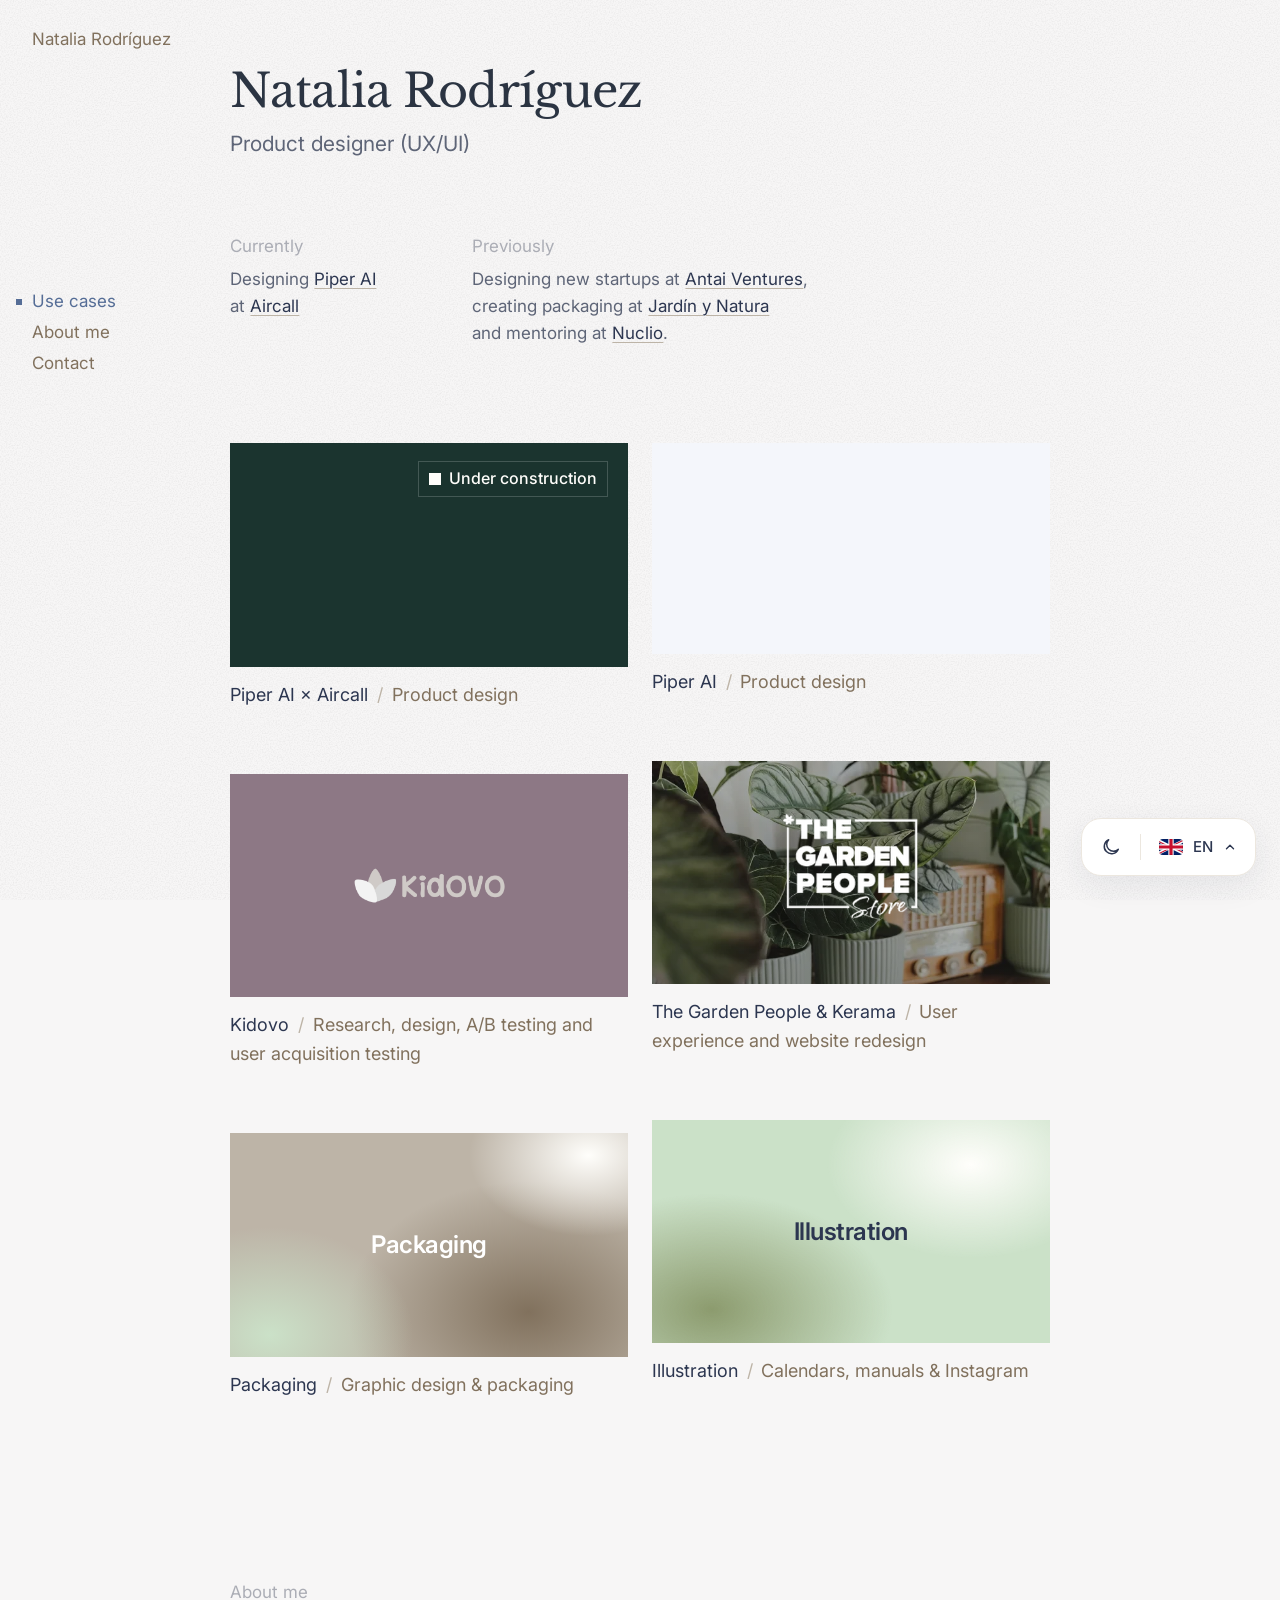
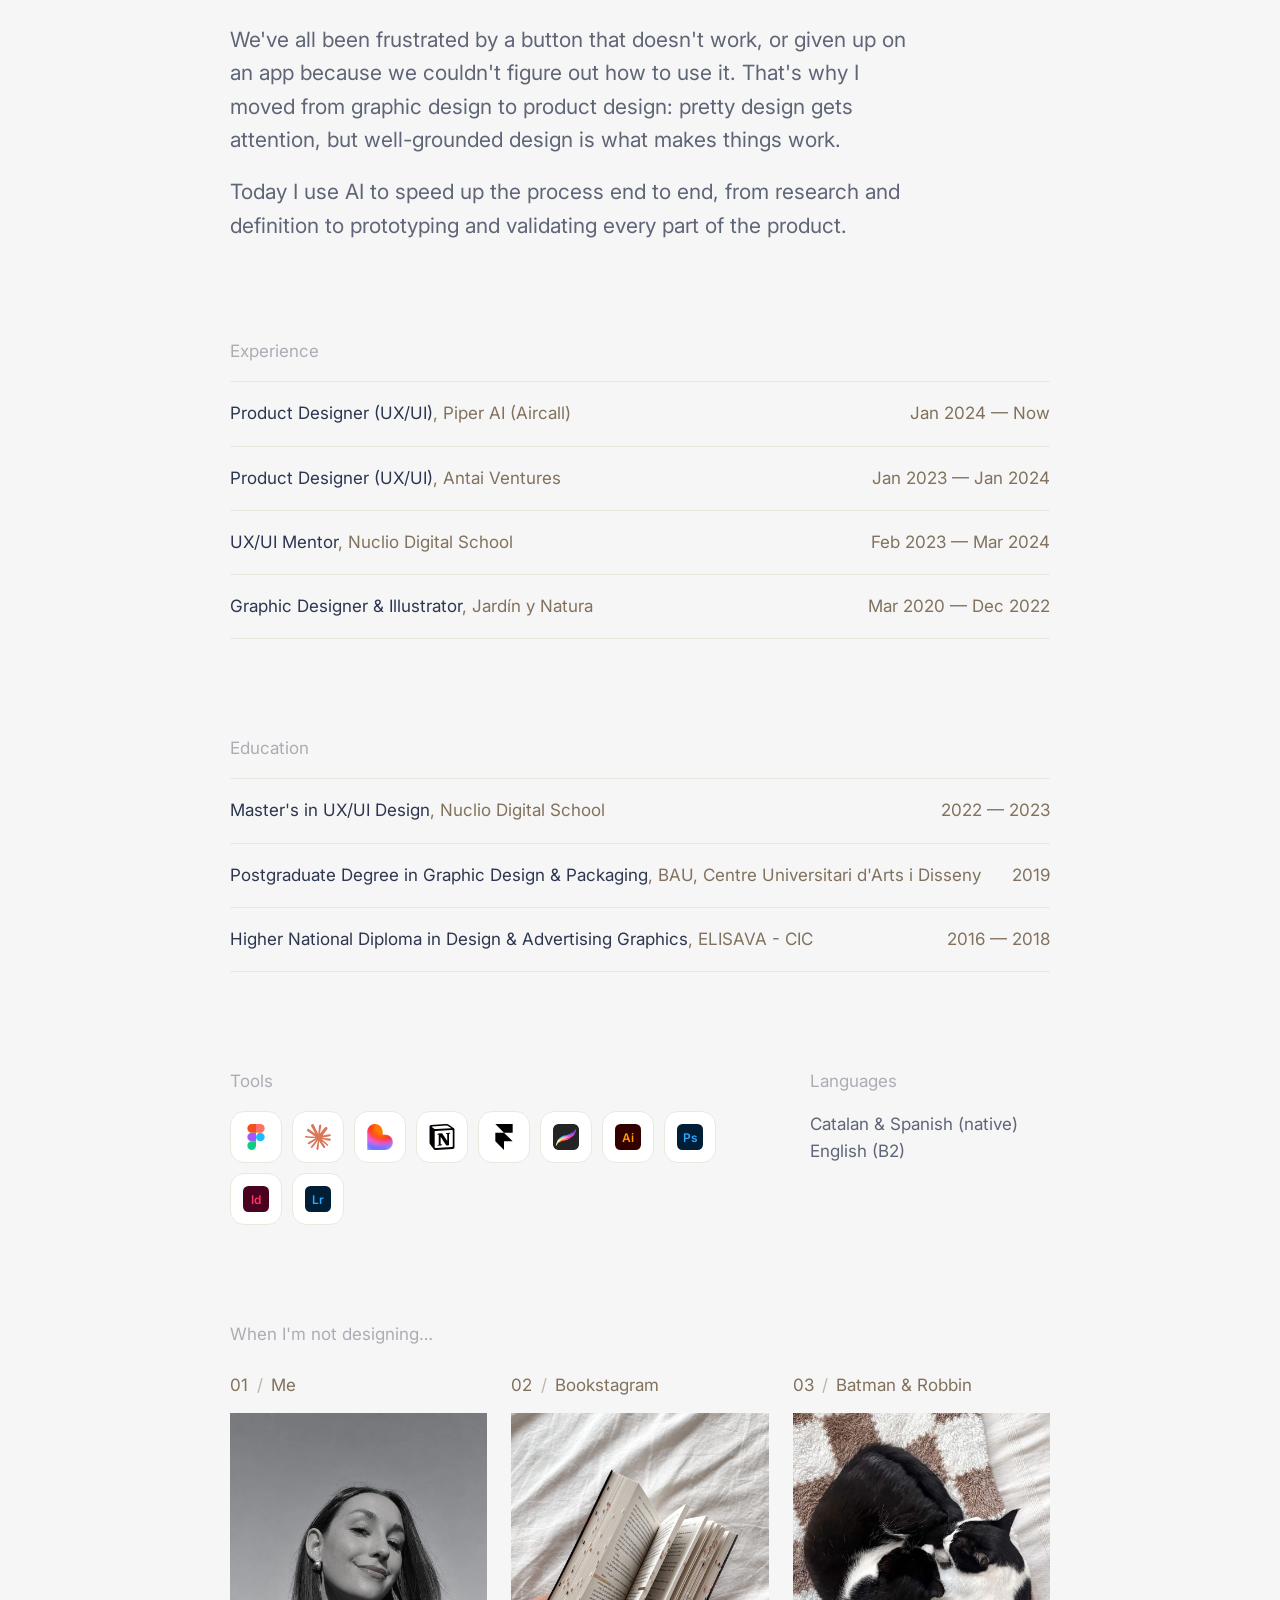
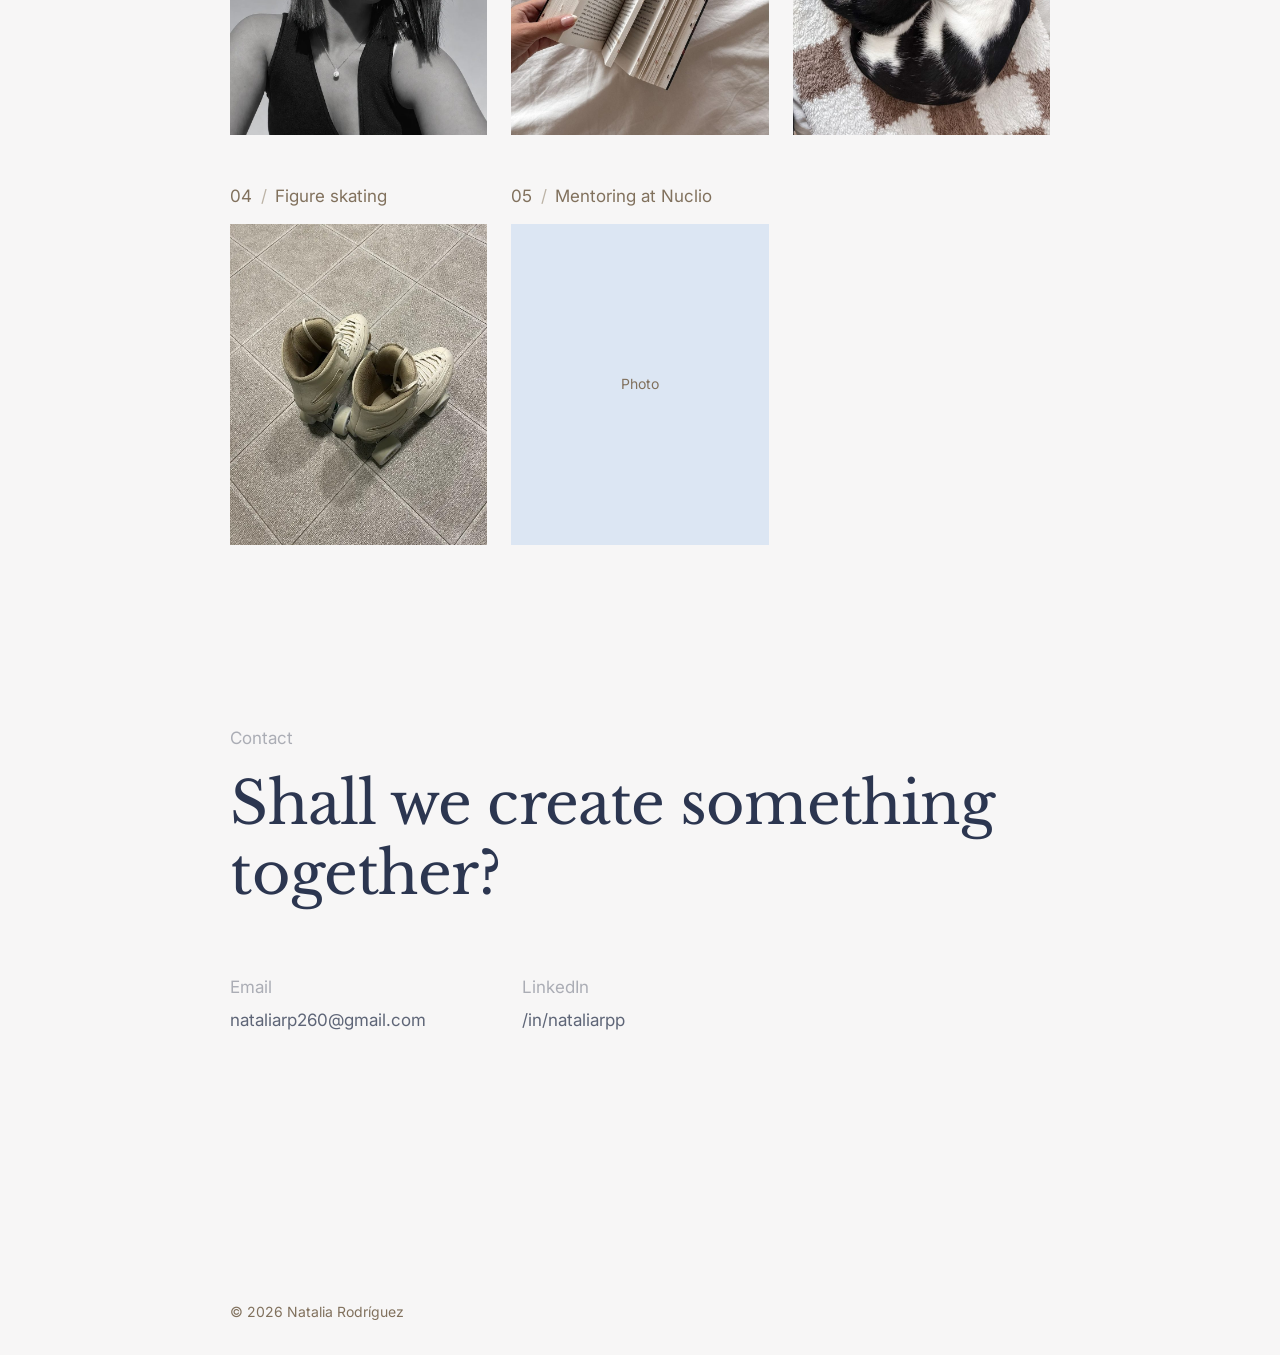
==== commit 37f3ebfc: "Portada de Kidovo con su logo; Packaging e Ilustración separados; menú para el email Co-Authored-By:" ====
--- a/index.html
+++ b/index.html
@@ -82,17 +82,18 @@
           </a>
 
           <a class="card reveal" href="kidovo.html" style="--o:3">
-            <div class="cover cover--img" style="aspect-ratio: 4 / 3; --bg:#FCF0E6" data-tooltip="Ver caso de estudio" data-i18n-tooltip="card.ver">
-              <img class="cover__contain" src="images/kidovo/test-ab-1.webp" alt="" loading="lazy">
+            <div class="cover cover--kidovo" style="aspect-ratio: 16 / 9" data-tooltip="Ver caso de estudio" data-i18n-tooltip="card.ver">
+              <!-- Logo original de Kidovo (sacado del prototipo), sobre su mismo lila -->
+              <img class="cover__logo" src="images/covers/kidovo-logo.png" alt="Kidovo" loading="lazy">
             </div>
             <p class="card__caption">Kidovo <span class="slash">/</span> <span class="muted" data-i18n="p3.tipo">Research, diseño, prueba A/B y prueba de adquisición de usuarios</span></p>
           </a>
 
-          <a class="card reveal" href="brushstrokes.html" style="--o:5">
+          <a class="card reveal" href="packaging.html" style="--o:5">
             <div class="cover cover--earth" style="aspect-ratio: 16 / 9" data-tooltip="Ver caso de estudio" data-i18n-tooltip="card.ver">
-              <span class="cover__title" data-i18n="p5.titulo">Packaging e Ilustración</span>
-            </div>
-            <p class="card__caption"><span data-i18n="p5.titulo">Packaging e Ilustración</span> <span class="slash">/</span> <span class="muted" data-i18n="p5.tipo">Diseño gráfico e ilustración</span></p>
+              <span class="cover__title" data-i18n="p5.titulo">Packaging</span>
+            </div>
+            <p class="card__caption"><span data-i18n="p5.titulo">Packaging</span> <span class="slash">/</span> <span class="muted" data-i18n="p5.tipo">Diseño gráfico y packaging</span></p>
           </a>
 
         </div>
@@ -111,6 +112,13 @@
               <img class="cover__logo" src="images/covers/the-garden-people-logo.png" alt="The Garden People" loading="lazy">
             </div>
             <p class="card__caption"><span data-i18n="p4.titulo">The Garden People y Kerama</span> <span class="slash">/</span> <span class="muted" data-i18n="p4.tipo">Experiencia de usuario y rediseño web</span></p>
+          </a>
+
+          <a class="card reveal" href="ilustracion.html" style="--o:6">
+            <div class="cover cover--mint cover--dark" style="aspect-ratio: 16 / 9" data-tooltip="Ver caso de estudio" data-i18n-tooltip="card.ver">
+              <span class="cover__title" data-i18n="p6.titulo">Ilustración</span>
+            </div>
+            <p class="card__caption"><span data-i18n="p6.titulo">Ilustración</span> <span class="slash">/</span> <span class="muted" data-i18n="p6.tipo">Calendarios, manuales e Instagram</span></p>
           </a>
 
         </div>
@@ -248,7 +256,7 @@
       <div class="meta meta--2 reveal">
         <div>
           <p class="meta__label">Email</p>
-          <a class="link" href="mailto:nataliarp260@gmail.com">nataliarp260@gmail.com</a>
+          <a class="link" href="mailto:nataliarp260@gmail.com" data-mail="nataliarp260@gmail.com">nataliarp260@gmail.com</a>
         </div>
         <div>
           <p class="meta__label">LinkedIn</p>
--- a/styles.css
+++ b/styles.css
@@ -226,6 +226,11 @@
 .cover__hover { opacity: 0; transition: opacity .45s ease; background: var(--bg); object-fit: contain !important; }
 .card:hover .cover__hover.is-playing { opacity: 1; }
 
+/* Kidovo: logo centrado sobre el lila del proyecto */
+.cover--kidovo { background: #8D7885; }
+.cover--kidovo .cover__logo { position: static; width: 40%; height: auto; transition: transform .8s cubic-bezier(.2,.7,.2,1); }
+.card:hover .cover--kidovo .cover__logo { transform: scale(1.04); }
+
 /* The Garden People: foto de plantas + logo blanco */
 .cover--plants { --bg: #4E5A48; }
 .cover--plants .cover__bg { position: absolute; inset: 0; width: 100%; height: 100%; object-fit: cover; object-position: 40% 45%; }
@@ -624,6 +629,14 @@
 figure.pc-wide { margin-top: 40px; }
 .pc-cap { margin-top: 12px; font-size: 14px; color: var(--etiqueta); text-align: center; }
 
+/* Enlaces de prensa */
+.pc-press { display: grid; grid-template-columns: 1fr 1fr; gap: 16px; margin-top: 20px; }
+.pc-press__item { display: flex; flex-direction: column; gap: 10px; padding: 20px 22px; border: 1px solid var(--linea); border-radius: 16px; background: var(--panel); transition: border-color .2s, transform .3s; }
+.pc-press__item:hover { border-color: var(--hover); transform: translateY(-3px); }
+.pc-press__src { font-size: 13px; font-weight: 600; color: var(--etiqueta); letter-spacing: .02em; }
+.pc-press__q { font-family: var(--serif); font-size: 18px; line-height: 1.45; color: var(--texto); }
+.pc-press__cta { margin-top: auto; font-size: 14px; font-weight: 600; color: var(--hover); }
+
 /* Rejillas de imágenes */
 .pc-grid { display: grid; gap: 24px; align-items: start; }
 .pc-grid--2 { grid-template-columns: 1fr 1fr; }
@@ -728,6 +741,7 @@
   .pcase { padding-top: 32px; }
   .case-nav { display: none; }
   .pc-ba th, .pc-ba td { padding: 10px 12px; font-size: 13px; }
+  .pc-press { grid-template-columns: 1fr; }
   .pc-split, .pc-cards--2, .pc-stats, .pc-link, .pc-tasks, .pc-grid--2, .pc-grid--3, .bs-grid { grid-template-columns: 1fr; }
   .pc-split { gap: 40px; margin-top: 48px; }
   .pc-section { padding-top: 96px; }
@@ -762,6 +776,12 @@
   animation: brillo 1.2s linear infinite;
 }
 @keyframes brillo { to { background-position: -200% 0; } }
+
+/* Menú del email */
+.mail-menu { position: absolute; left: 0; top: calc(100% + 10px); z-index: 40; min-width: 220px; display: grid; padding: 6px; background: var(--panel); border-radius: 14px; box-shadow: 0 16px 40px -12px rgba(27, 52, 47, .3), 0 0 0 1px var(--linea); animation: mailIn .18s ease; }
+.mail-menu a, .mail-menu button { text-align: left; padding: 9px 12px; border-radius: 9px; font: inherit; font-size: 15px; color: var(--texto); background: none; border: 0; cursor: pointer; }
+.mail-menu a:hover, .mail-menu button:hover { background: var(--panel-hover); color: var(--hover); }
+@keyframes mailIn { from { opacity: 0; transform: translateY(-4px); } }
 
 /* ===== Cursor personalizado ===== */
 .cursor {
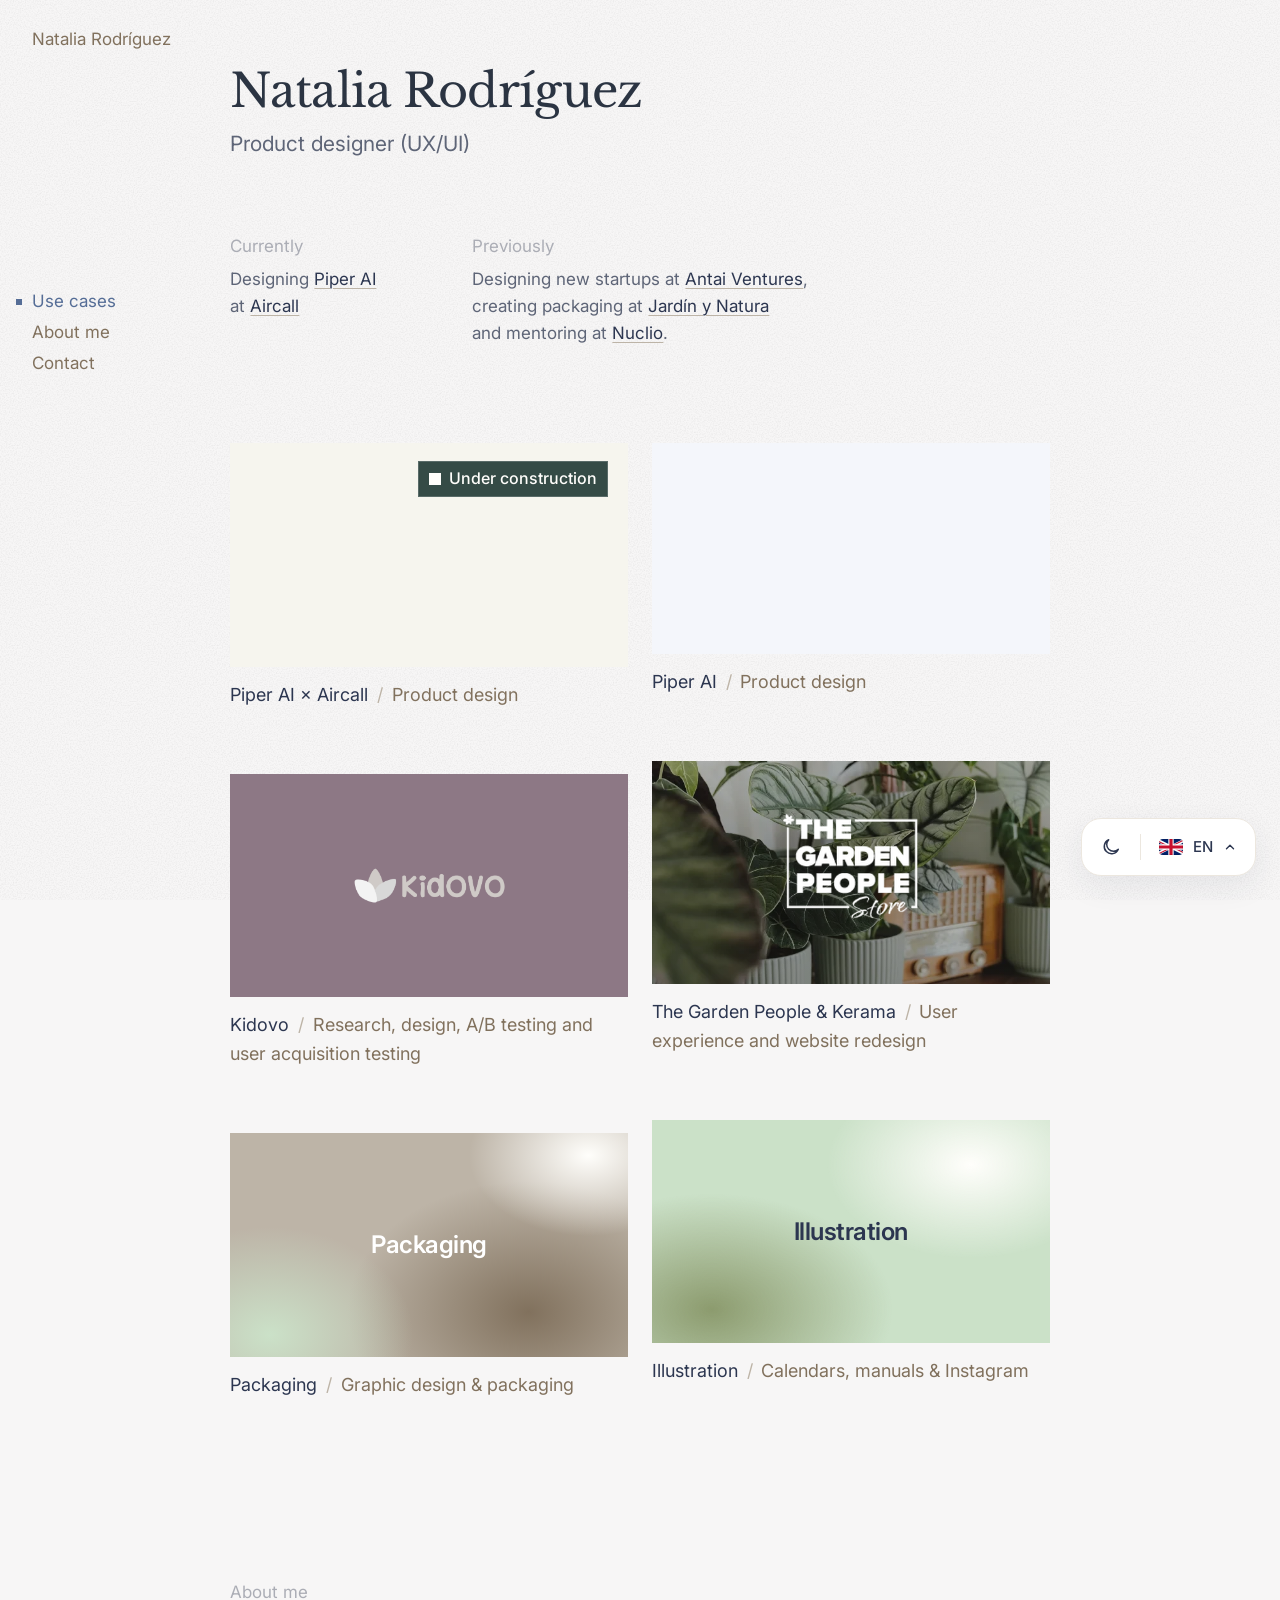
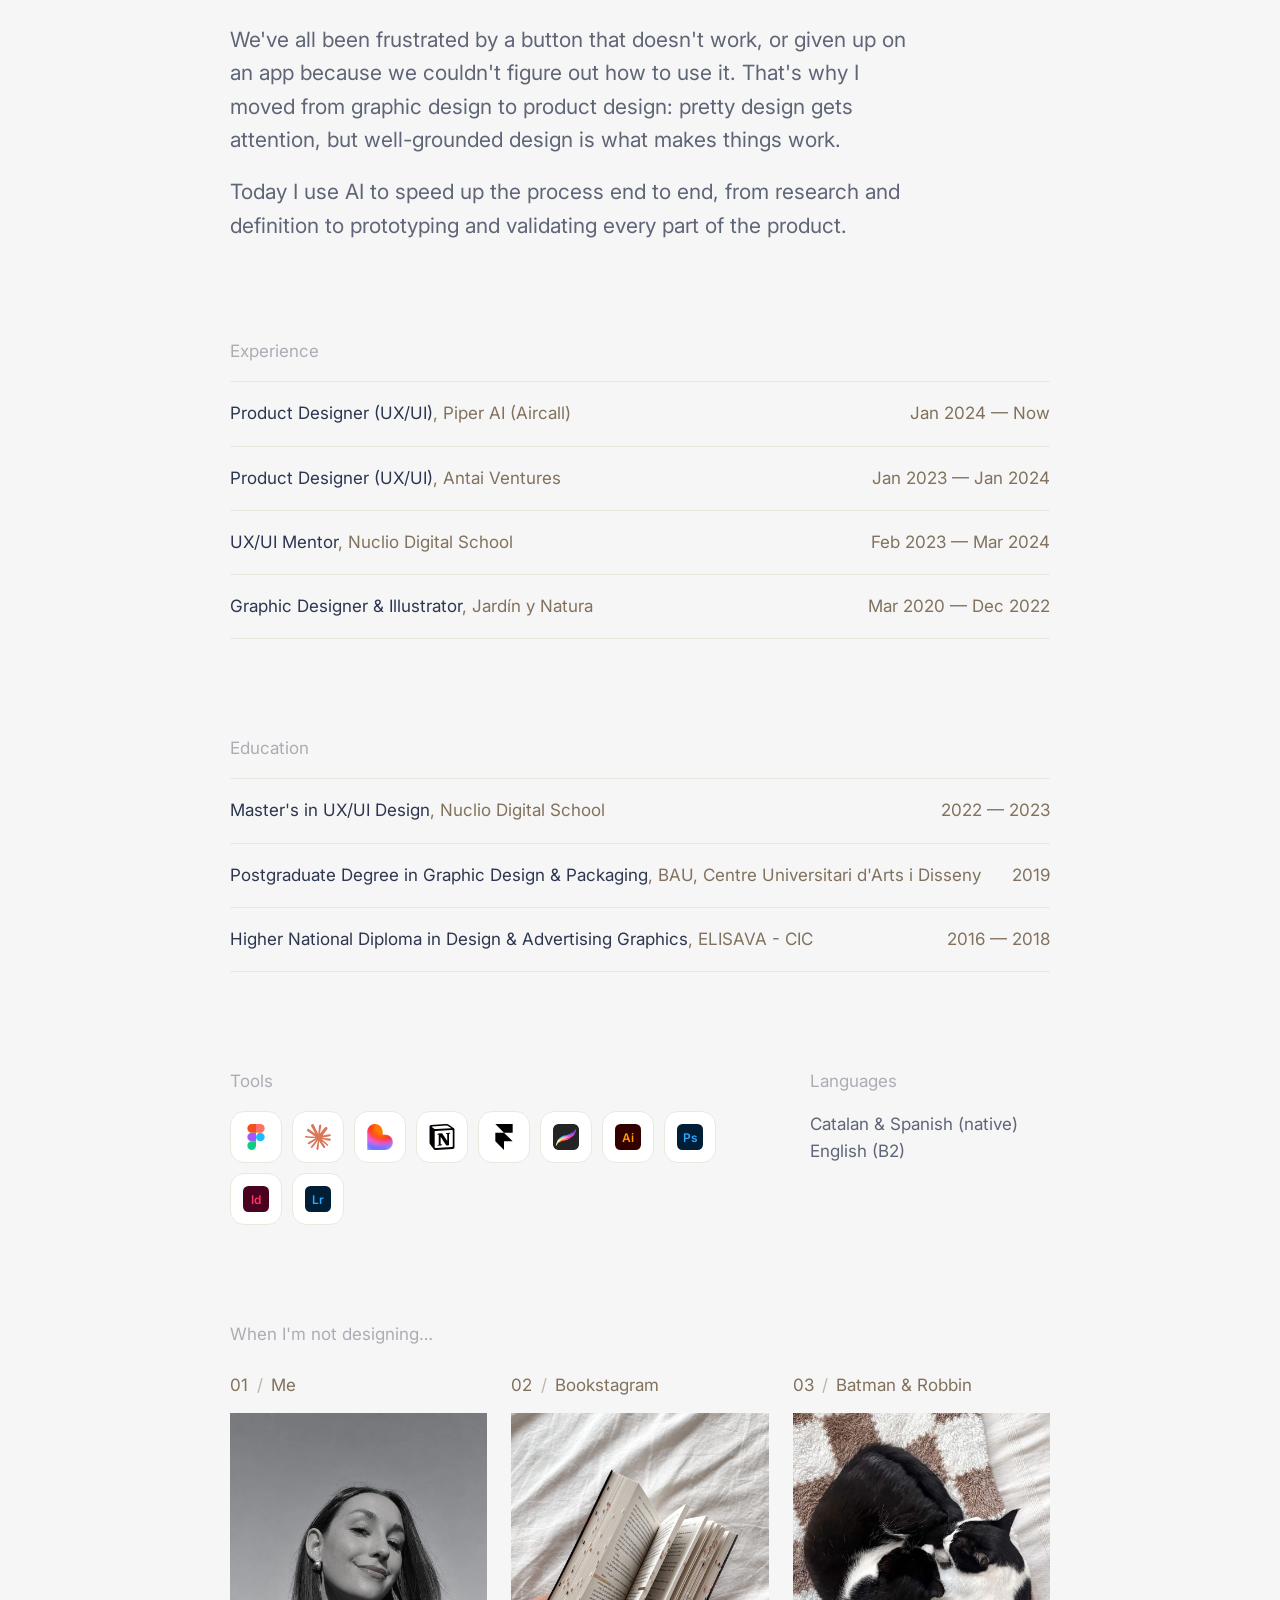
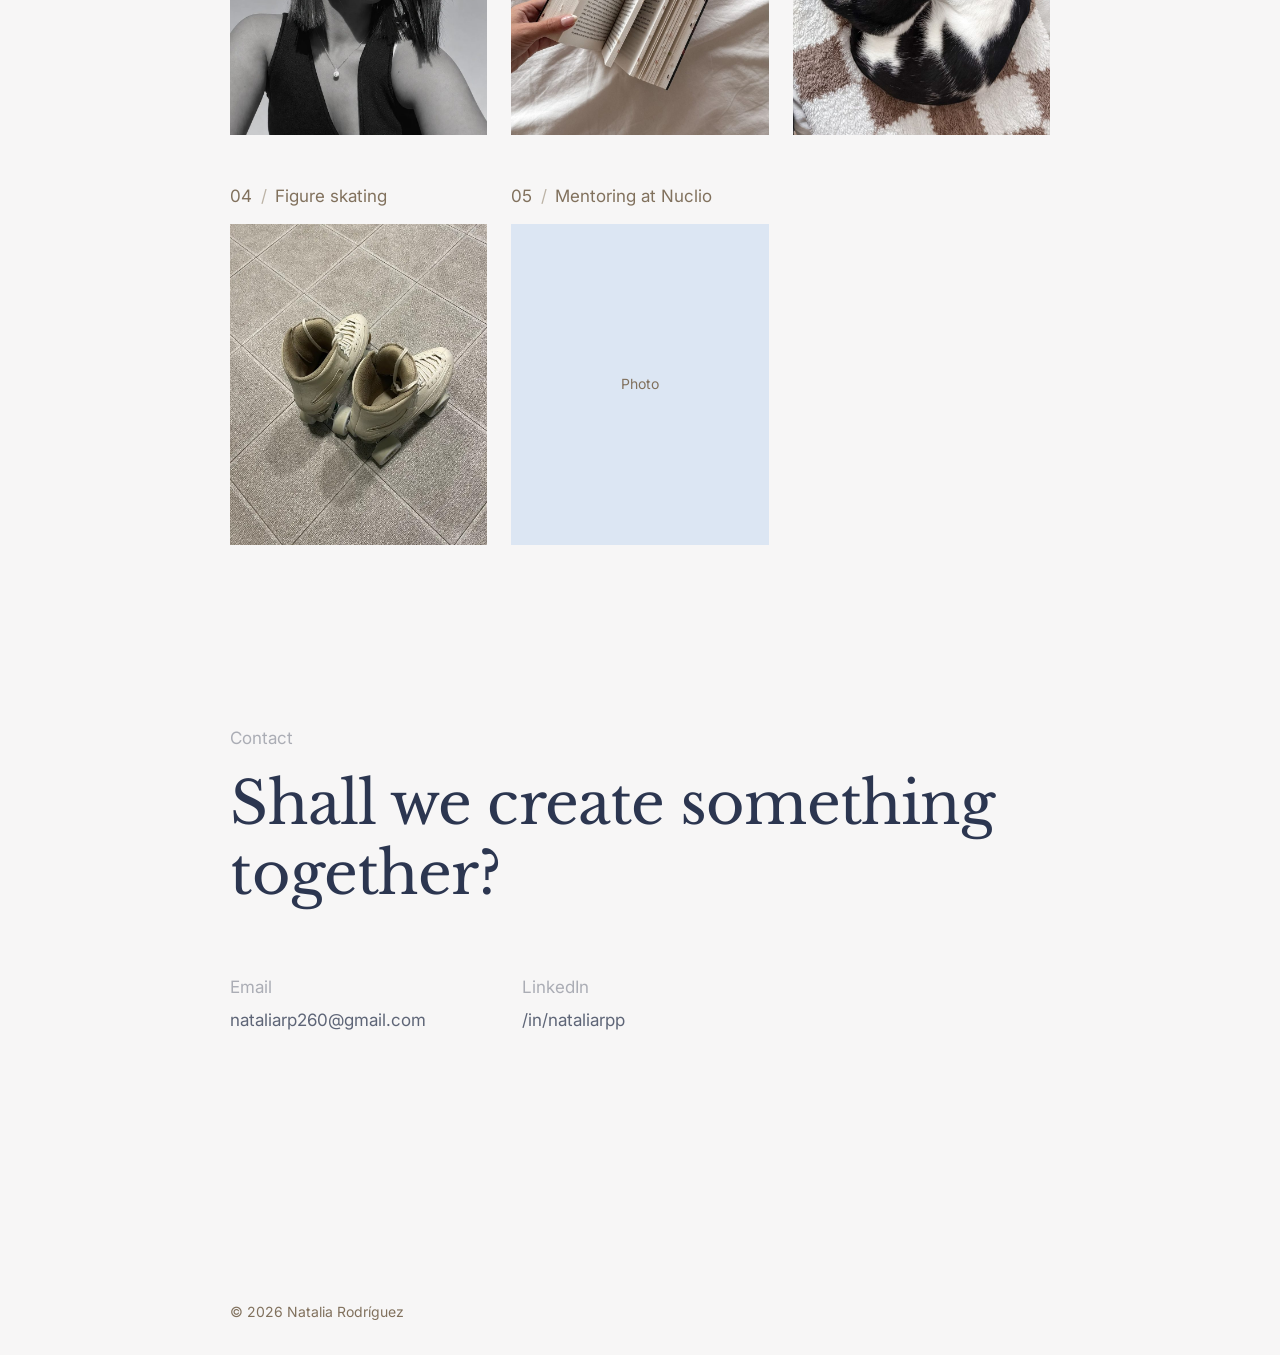
==== commit 85b4b660: "Portada de Piper AI × Aircall: vídeo del agente Co-Authored-By: Claude Opus 5.5 <noreply@anthropic.c" ====
--- a/index.html
+++ b/index.html
@@ -74,8 +74,8 @@
 
           <!-- Piper AI × Aircall: la portada es un vídeo; la etiqueta "En construcción" se mantiene sobre la imagen -->
           <a class="card reveal" href="piper-aircall.html" style="--o:1">
-            <div class="cover cover--img cover--video" style="aspect-ratio: 16 / 9; --bg:#1B342F" data-tooltip="Ver caso de estudio" data-i18n-tooltip="card.ver">
-              <video src="images/piper-aircall/cover-agentes.mp4" muted loop autoplay playsinline preload="metadata"></video>
+            <div class="cover cover--img cover--video" style="aspect-ratio: 16 / 9; --bg:#F6F5EE" data-tooltip="Ver caso de estudio" data-i18n-tooltip="card.ver">
+              <video src="images/piper-aircall/agente.mp4" muted loop autoplay playsinline preload="metadata"></video>
               <span class="cover__badge cover__badge--light"><i></i><span data-i18n="pa.badge">En construcción</span></span>
             </div>
             <p class="card__caption">Piper AI × Aircall <span class="slash">/</span> <span class="muted" data-i18n="p1.tipo">Diseño de producto</span></p>
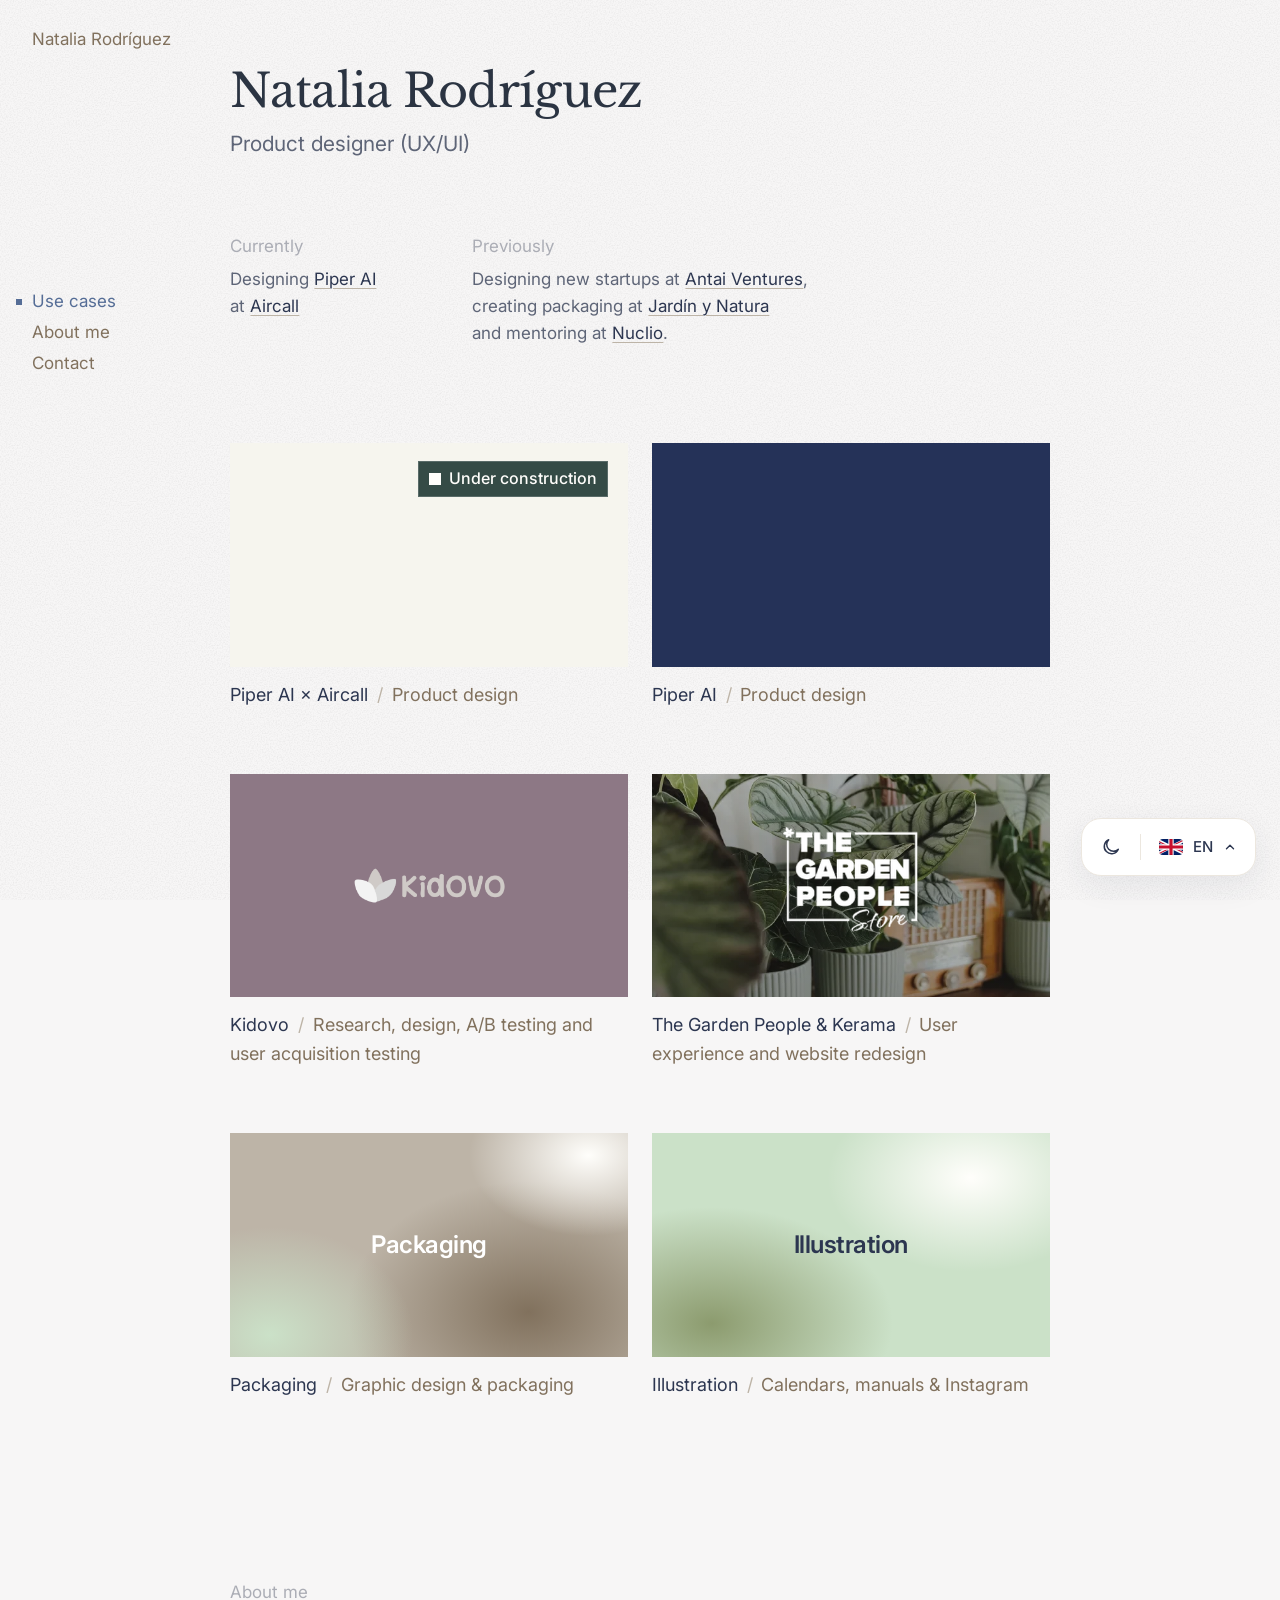
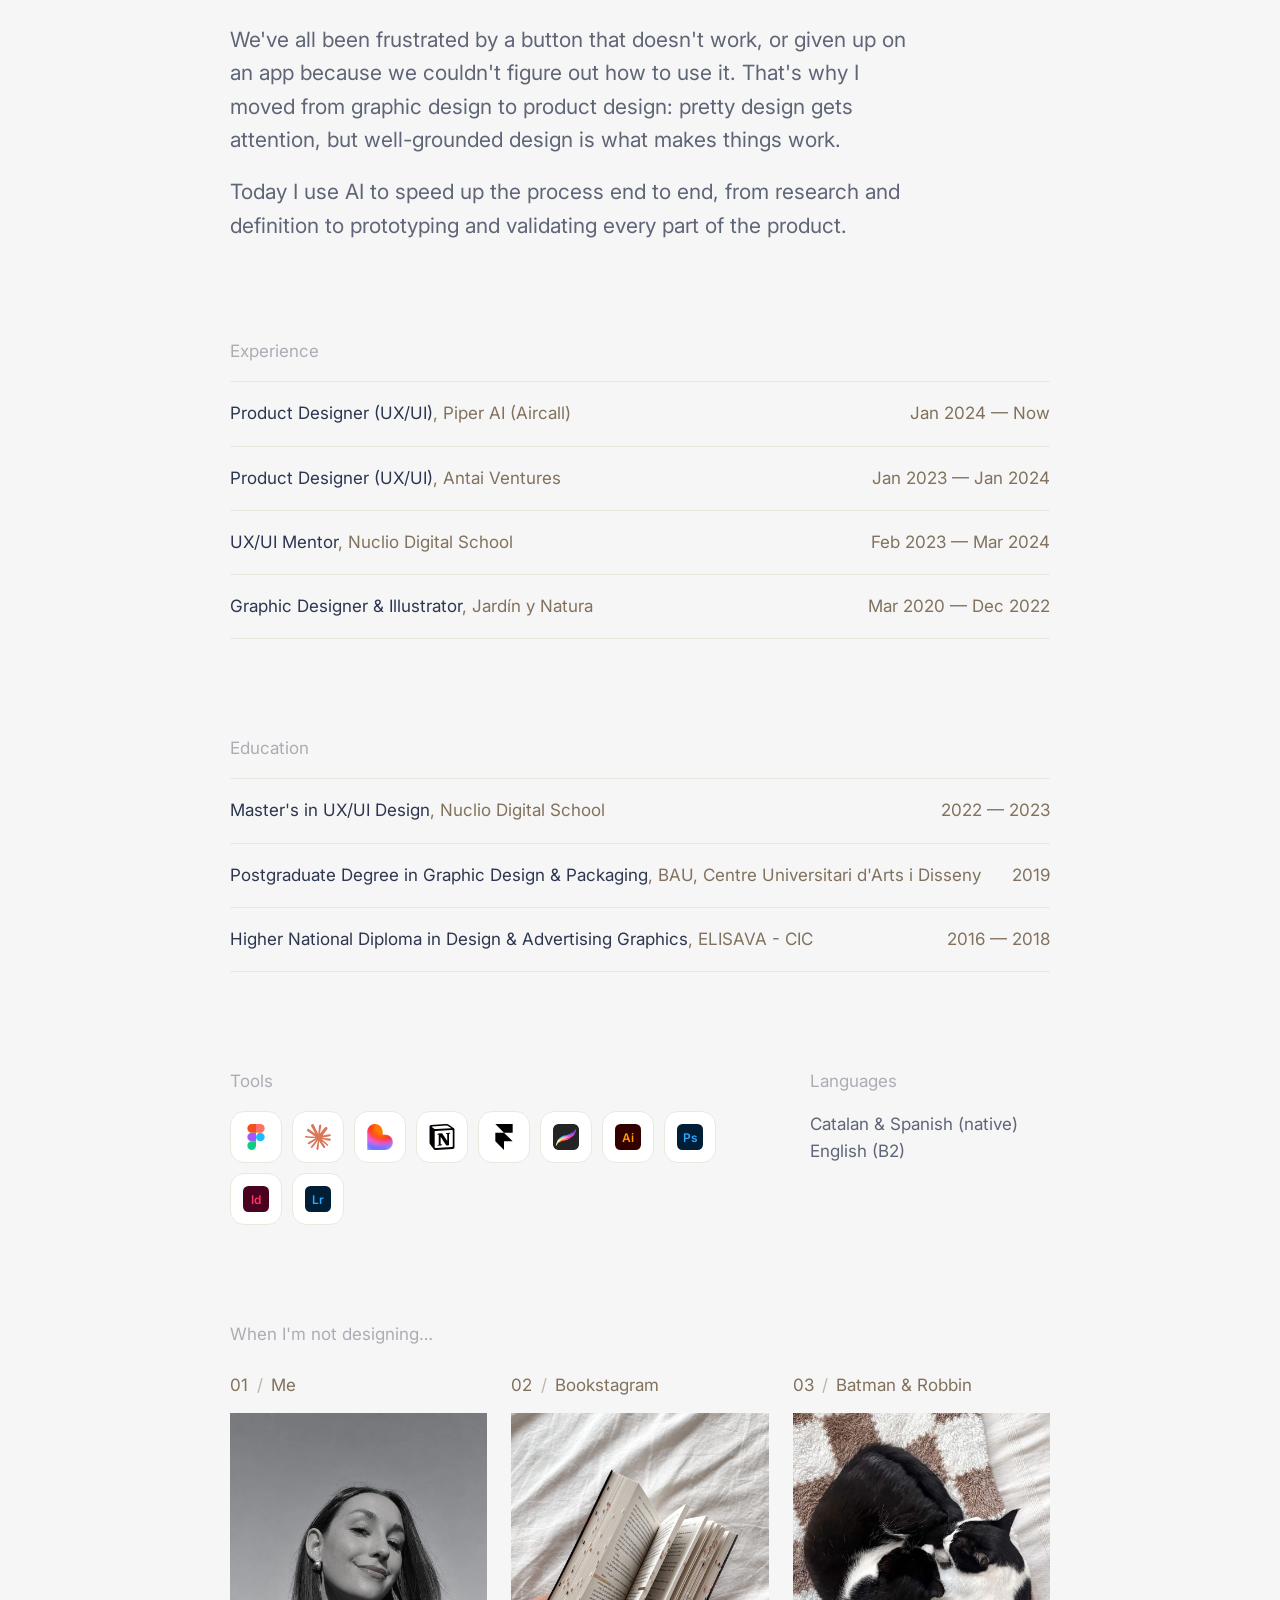
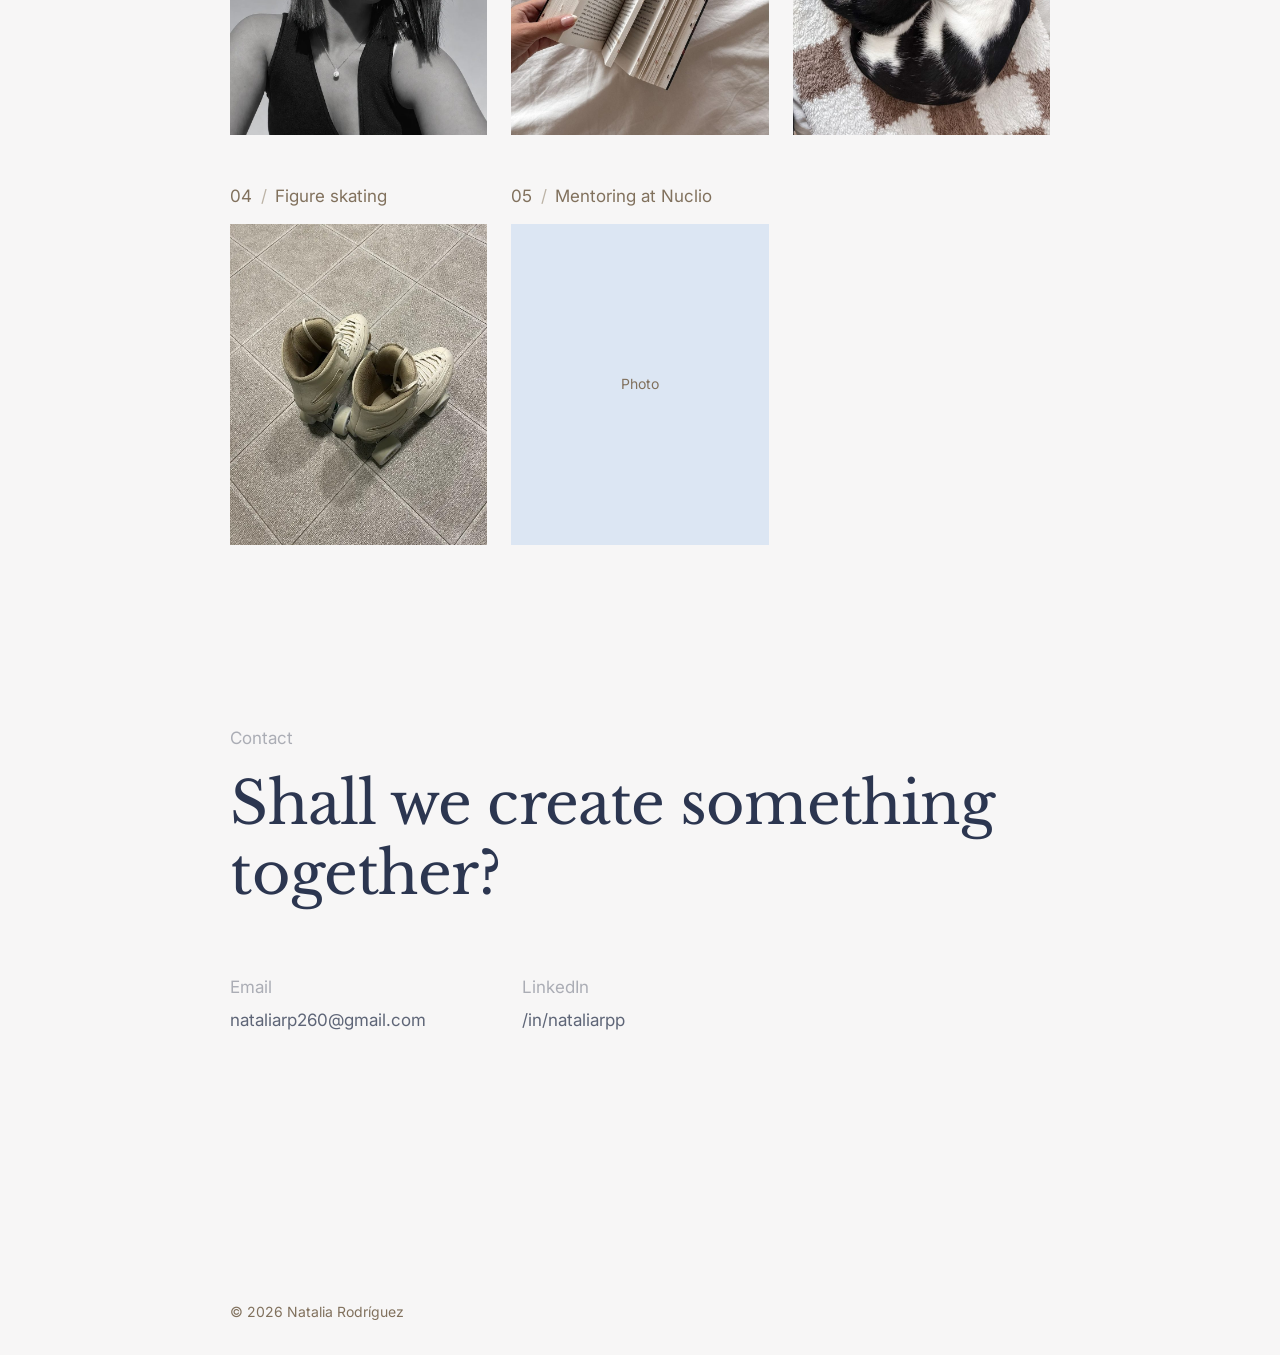
==== commit 60cbb085: "Portadas animadas de Piper AI (2023) y Piper AI × Aircall; manuales más grandes Co-Authored-By: Clau" ====
--- a/index.html
+++ b/index.html
@@ -75,7 +75,7 @@
           <!-- Piper AI × Aircall: la portada es un vídeo; la etiqueta "En construcción" se mantiene sobre la imagen -->
           <a class="card reveal" href="piper-aircall.html" style="--o:1">
             <div class="cover cover--img cover--video" style="aspect-ratio: 16 / 9; --bg:#F6F5EE" data-tooltip="Ver caso de estudio" data-i18n-tooltip="card.ver">
-              <video src="images/piper-aircall/agente.mp4" muted loop autoplay playsinline preload="metadata"></video>
+              <video src="images/piper-aircall/agente-portada.mp4" muted loop autoplay playsinline preload="metadata"></video>
               <span class="cover__badge cover__badge--light"><i></i><span data-i18n="pa.badge">En construcción</span></span>
             </div>
             <p class="card__caption">Piper AI × Aircall <span class="slash">/</span> <span class="muted" data-i18n="p1.tipo">Diseño de producto</span></p>
@@ -100,8 +100,8 @@
         <div class="work__col">
 
           <a class="card reveal" href="piper.html" style="--o:2">
-            <div class="cover cover--img" style="aspect-ratio: 1292 / 684; --bg:#F4F6FB" data-tooltip="Ver caso de estudio" data-i18n-tooltip="card.ver">
-              <video src="images/piper/onboarding.mp4" muted loop autoplay playsinline preload="metadata"></video>
+            <div class="cover cover--img" style="aspect-ratio: 16 / 9; --bg:#253258" data-tooltip="Ver caso de estudio" data-i18n-tooltip="card.ver">
+              <video src="images/covers/piper-2023.mp4" muted loop autoplay playsinline preload="metadata"></video>
             </div>
             <p class="card__caption">Piper AI <span class="slash">/</span> <span class="muted" data-i18n="p2.tipo">Diseño de producto</span></p>
           </a>
